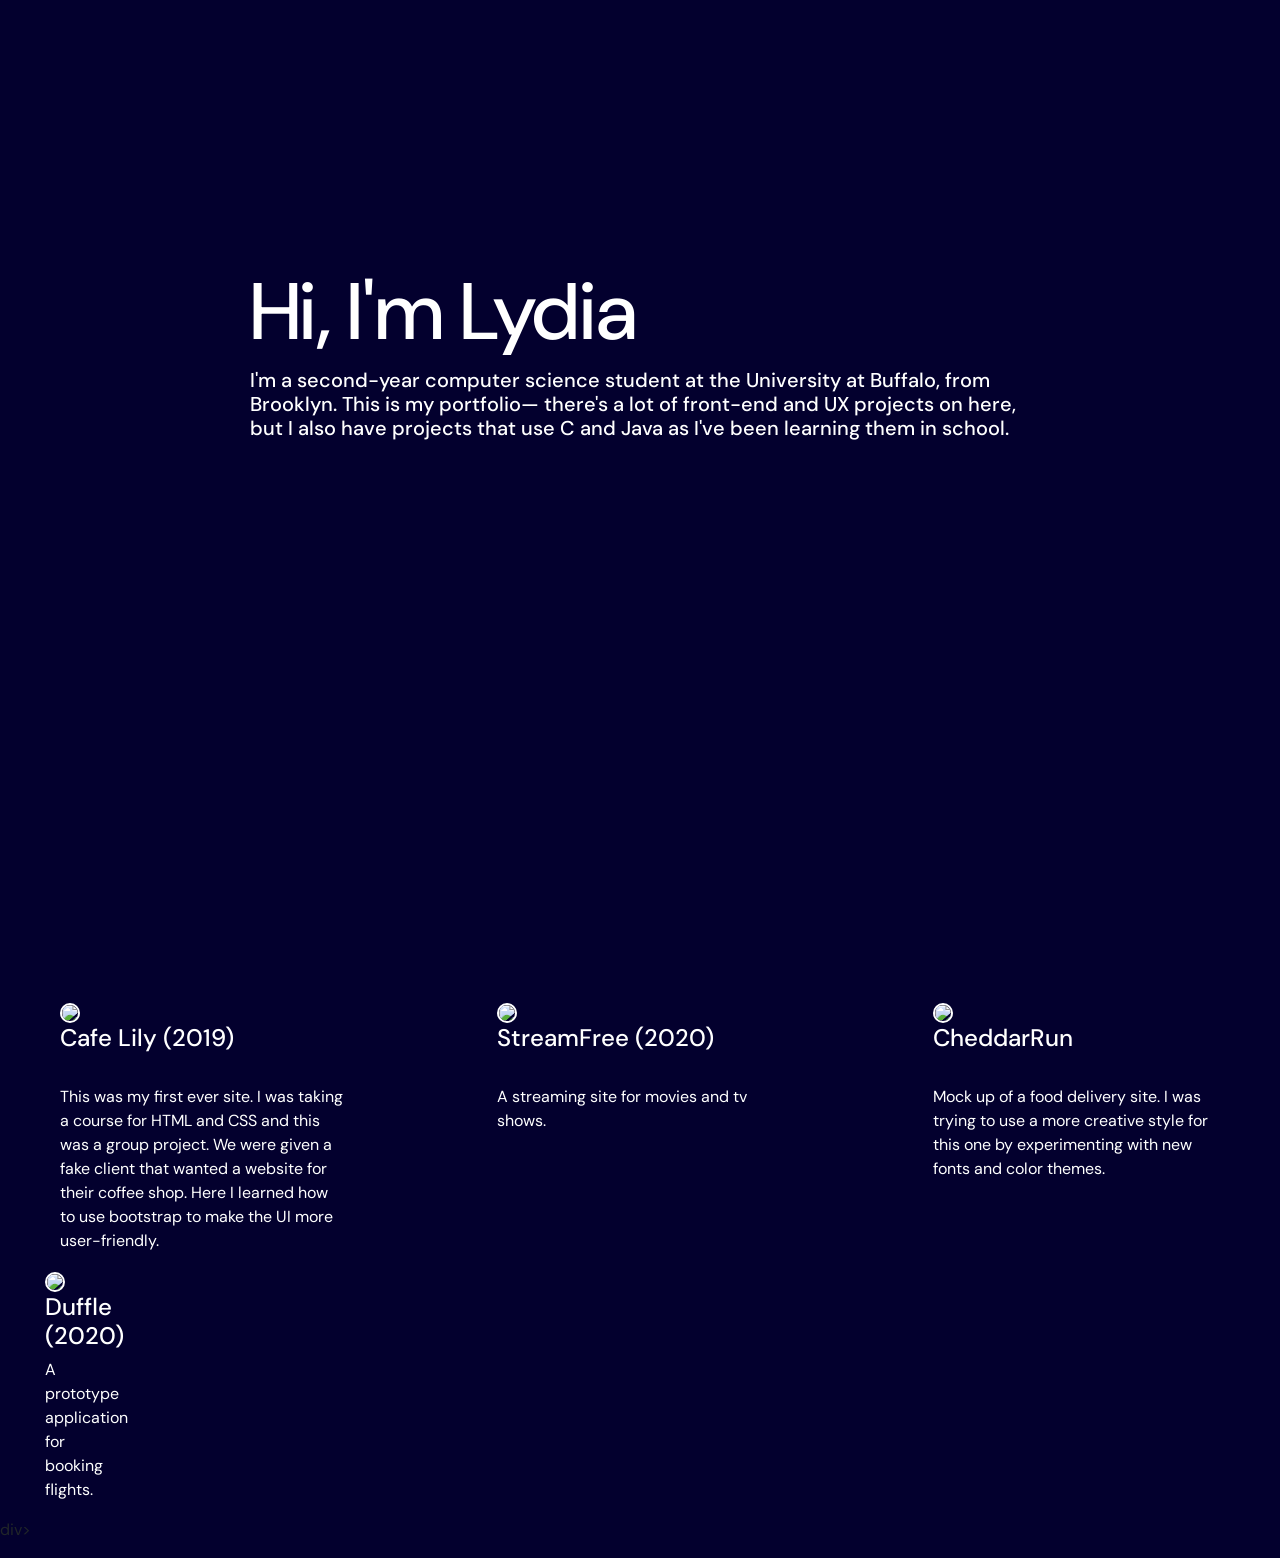
==== index.html @ 0cbfcbe1 "moving files out of src to get the site running" ====
<!DOCTYPE html>
<html lang="en">
<head>
    <meta charset="UTF-8">
    <title>Lydia's Portfolio</title>
    <link rel="stylesheet" href="https://cdn.jsdelivr.net/npm/bootstrap@4.1.3/dist/css/bootstrap.min.css" integrity="sha384-MCw98/SFnGE8fJT3GXwEOngsV7Zt27NXFoaoApmYm81iuXoPkFOJwJ8ERdknLPMO" crossorigin="anonymous">
    <link href="main.css" rel="stylesheet">
    <style>
        @import url('https://fonts.googleapis.com/css2?family=DM+Sans:opsz@9..40&display=swap');

        * {
            box-sizing: border-box;
        }
        @media only screen and (max-width:800px) {
            /* For tablets: */
            .main {
                width: 80%;
                padding: 0;
            }
            .right {
                width: 100%;
            }
        }
        @media only screen and (max-width:500px) {
            /* For mobile phones: */
            .sn, .main, .right {
                width: 100%;
            }
        }

        .h:hover{
            color:red;
        }


    </style>
    <script src="https://kit.fontawesome.com/b346deaf2a.js" crossorigin="anonymous"></script>
</head>
<body>


<div class="intro">
    <br>
    <br>
    <br>
    <br>
    <br>
    <br>
    <br>
    <br>
    <br>
    <br>
    <br>

    <H1>Hi, I'm Lydia</H1>


    <h5>I'm a second-year computer science student at the University at Buffalo, from Brooklyn. This is my portfolio— there's a lot of front-end and UX projects on here, but I also have projects that use C and Java as I've been learning them in school. <br><br> <a target="_blank" href ="https://www.linkedin.com/in/lydia-cenac-02b60b1b2/"><i  class="fa-brands fa-linkedin fa-lg"> </i></a>&nbsp;
        <i class="fa-brands fa-github fa-lg"></i></h5>

</div>



<div class = "projects">
    <div class= "row">
        <div class="col-4">
            <a href="https://cafe-lily-tech360.lydiacenac.repl.co/" target="_blank"><img src="assets/cafelily.gif"class="center"></a>

            <a href="https://cafe-lily-tech360.lydiacenac.repl.co/" target="_blank" class="h" > <h4>Cafe Lily (2019)</h4></a>
            <p>This was my first ever site. I was taking a course for HTML and CSS and this was a group project. We were given a fake client that wanted a website for their coffee shop. Here I learned how to use bootstrap to make the UI more user-friendly.</p>
        </div>
        <br>
        <div class="col-4">
            <a href="https://streamfree.lydiacenac.repl.co/" target="_blank"><img src="assets/streamfree.gif" class="center"></a>
            <a href="https://streamfree.lydiacenac.repl.co/"target="_blank"class="h"><h4>StreamFree (2020) </h4></a>
            <p>A streaming site for movies and tv shows.</p>
        </div>
        <div class="col-4">
            <a href="https://CheddarRun.lydiacenac.repl.co" target="_blank"><img src="assets/cheddarun.gif" class="center"></a>
            <a href = "https://CheddarRun.lydiacenac.repl.co" target="_blank"class="h"><h4>CheddarRun</h4></a>
            <p>Mock up of a food delivery site. I was trying to use a more creative style for this one by experimenting with new fonts and color themes. </p>
        </div>


        <div class= "row">
            <div class="col-4">
                <a href="https://www.figma.com/proto/9Jjgl6xFHgRSipIXpTZfrz/Duffle?node-id=3%3A11&starting-point-node-id=1%3A2" target="_blank"><img src="assets/duffle.gif" class="center"></a>
                <h4>Duffle (2020)</h4>
                <p>A prototype application for booking flights.</p>
            </div>
            <br>
            <div class="col-4">


            </div>
            <div class="col-4">

            </div>
        </div>
    </div>
</div>div>
<div class = "about">
    <p></p>
</div>

<script src="https://code.jquery.com/jquery-3.3.1.slim.min.js" integrity="sha384-q8i/X+965DzO0rT7abK41JStQIAqVgRVzpbzo5smXKp4YfRvH+8abtTE1Pi6jizo" crossorigin="anonymous"></script>
<script src="https://cdn.jsdelivr.net/npm/popper.js@1.14.3/dist/umd/popper.min.js" integrity="sha384-ZMP7rVo3mIykV+2+9J3UJ46jBk0WLaUAdn689aCwoqbBJiSnjAK/l8WvCWPIPm49" crossorigin="anonymous"></script>
<script src="https://cdn.jsdelivr.net/npm/bootstrap@4.1.3/dist/js/bootstrap.min.js" integrity="sha384-ChfqqxuZUCnJSK3+MXmPNIyE6ZbWh2IMqE241rYiqJxyMiZ6OW/JmZQ5stwEULTy" crossorigin="anonymous"></script>
</body>
</html>
---- main.css ----
body {
    background-color: #03002e !important;
    font-family: 'DM Sans', sans-serif;
    overflow-x: hidden;
    scroll-behavior: smooth;
}


.intro{
    height: 1000px;
}

.intro  i {
    color:#ffffff;

}

::-webkit-scrollbar {
    width: 10px;
}

/* Track */
::-webkit-scrollbar-track {
    background: #03002e;
}

/* Handle */
::-webkit-scrollbar-thumb {
    background: #FFFFFF;
    border-radius: 5px;
}

/* Handle on hover */
::-webkit-scrollbar-thumb:hover {
    background: #8b8b8b;
}


.intro h1{
    color: #ffffff;
    font-size: 80px;
    margin-left: 250px;
    margin-right: 250px;
}
.intro h5{
    color: #ffffff;
    margin-right: 250px;
    margin-left: 250px;
}

.projects a, p, h4{
    color:#ffffff;
    margin-right: 60px;
    margin-left: 60px;
}

.row img{
    border-radius:15px;
    border-style: solid;
    border-width: 2px;

    border-color:  white ;
}
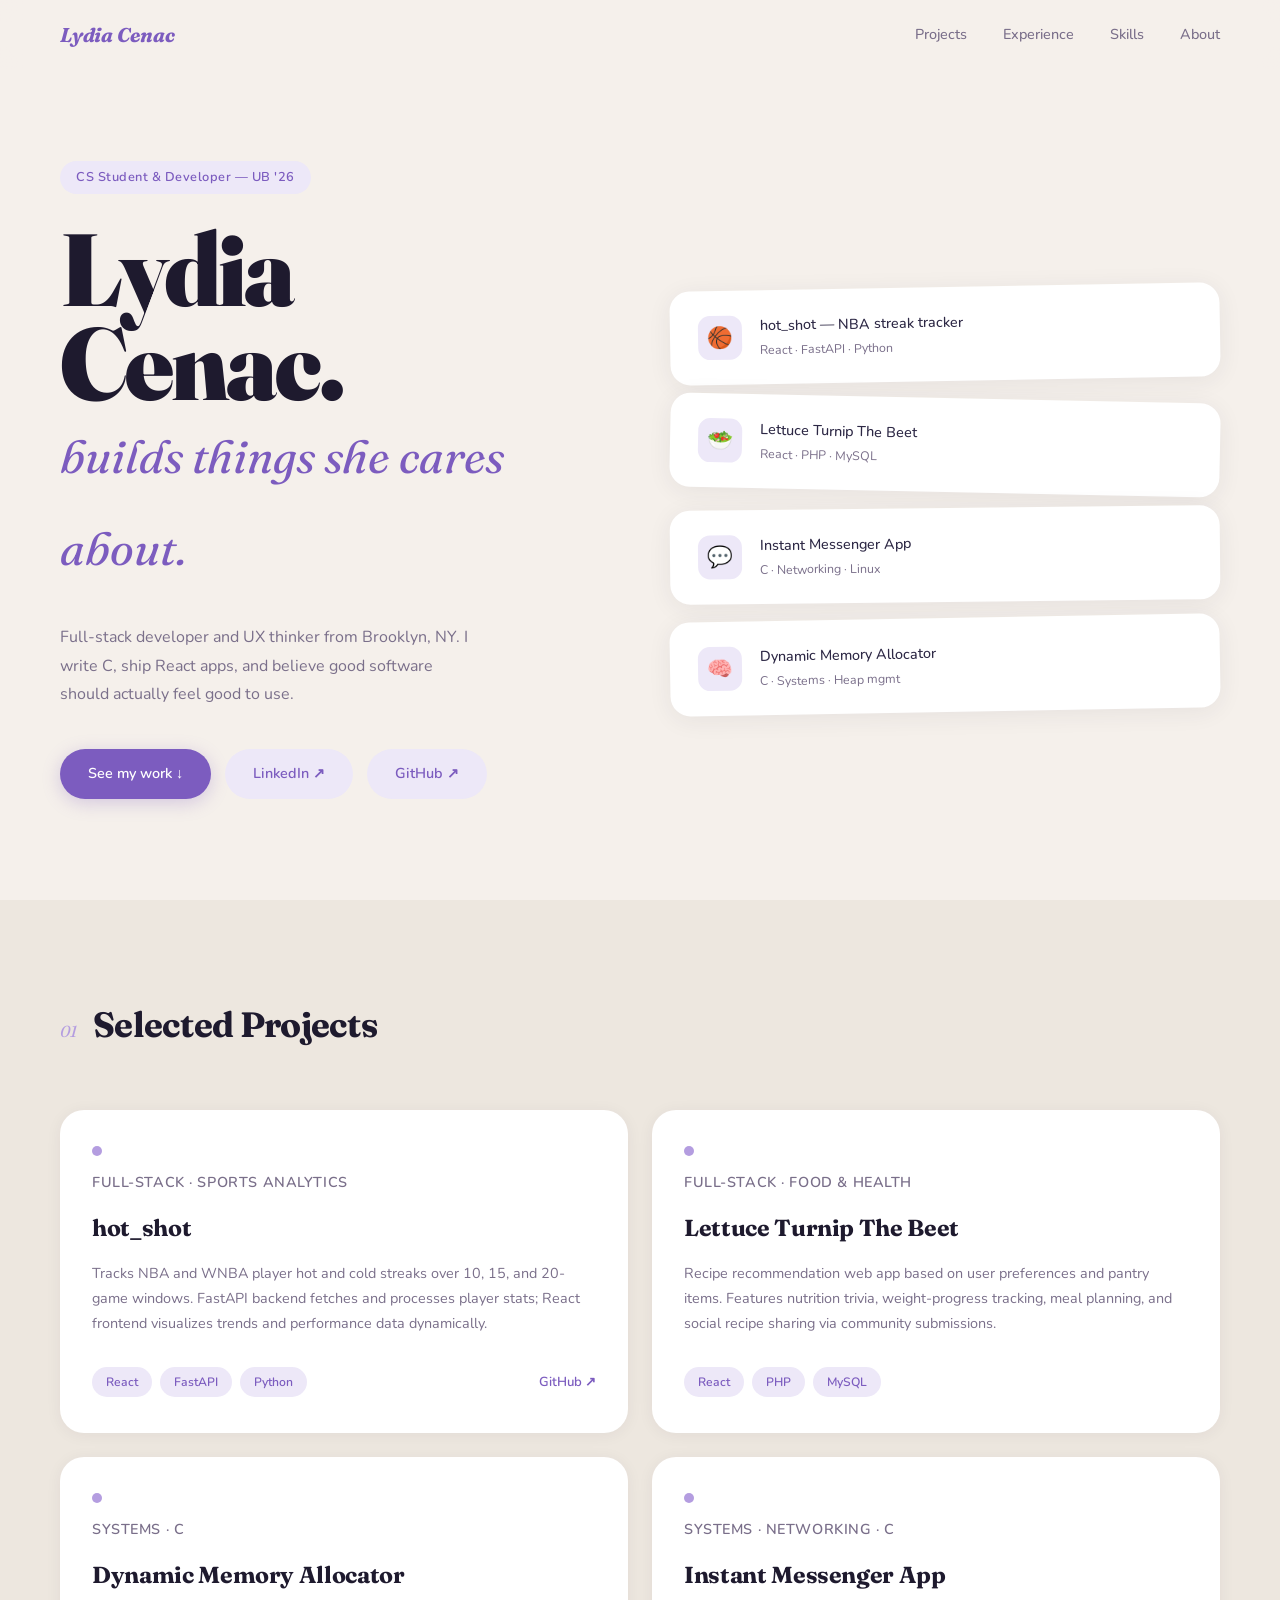
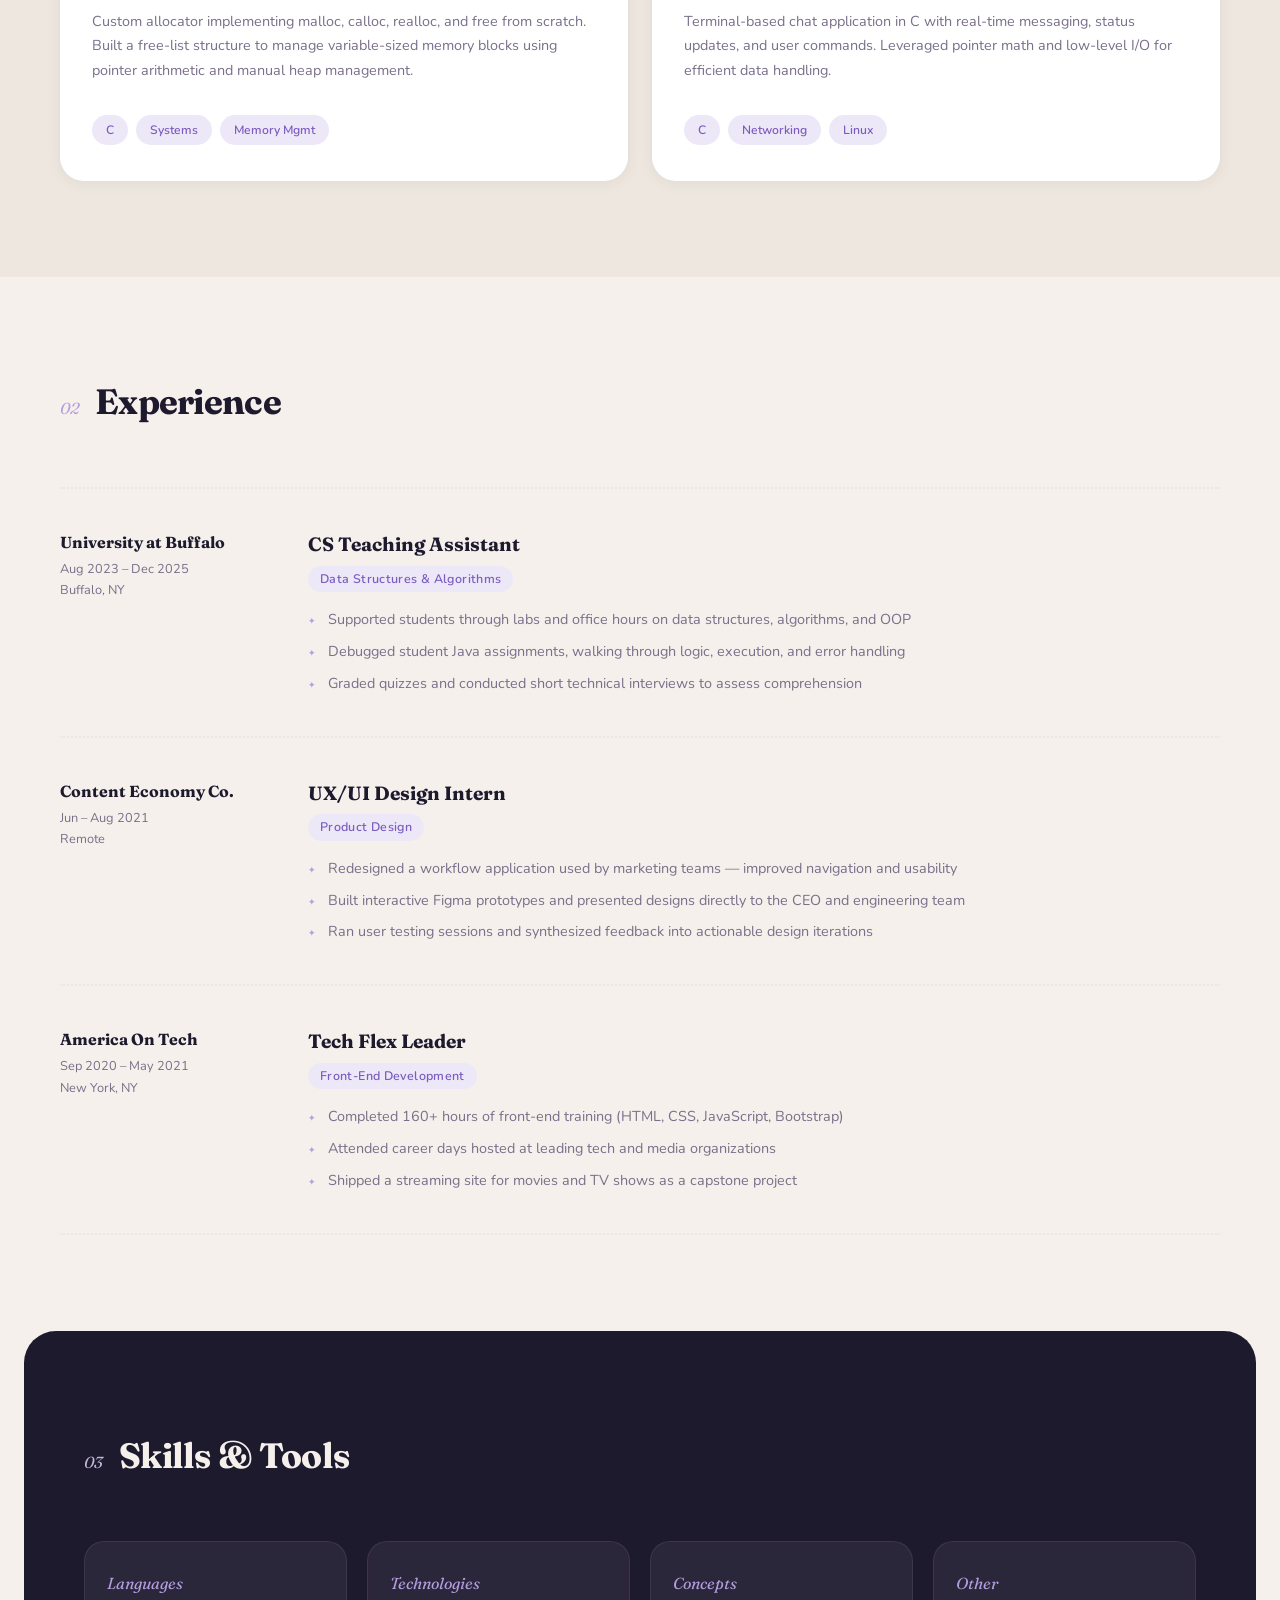
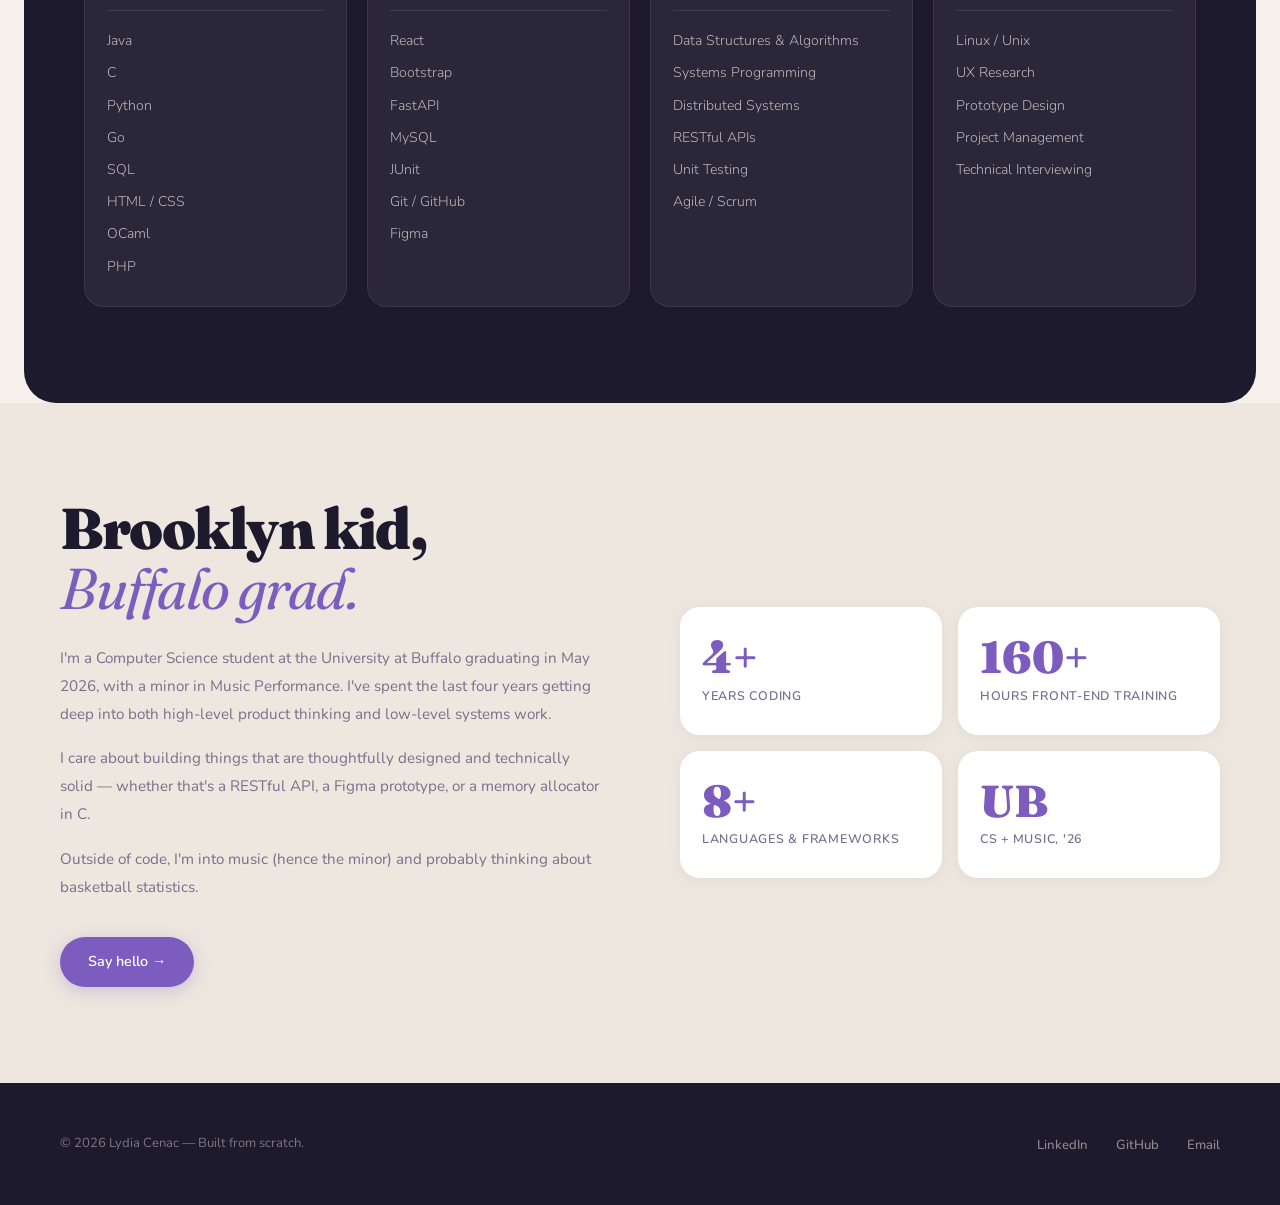
==== commit d7c43388: "Update index.html" ====
--- a/index.html
+++ b/index.html
@@ -1,111 +1,723 @@
 <!DOCTYPE html>
 <html lang="en">
 <head>
-    <meta charset="UTF-8">
-    <title>Lydia's Portfolio</title>
-    <link rel="stylesheet" href="https://cdn.jsdelivr.net/npm/bootstrap@4.1.3/dist/css/bootstrap.min.css" integrity="sha384-MCw98/SFnGE8fJT3GXwEOngsV7Zt27NXFoaoApmYm81iuXoPkFOJwJ8ERdknLPMO" crossorigin="anonymous">
-    <link href="main.css" rel="stylesheet">
-    <style>
-        @import url('https://fonts.googleapis.com/css2?family=DM+Sans:opsz@9..40&display=swap');
-
-        * {
-            box-sizing: border-box;
-        }
-        @media only screen and (max-width:800px) {
-            /* For tablets: */
-            .main {
-                width: 80%;
-                padding: 0;
-            }
-            .right {
-                width: 100%;
-            }
-        }
-        @media only screen and (max-width:500px) {
-            /* For mobile phones: */
-            .sn, .main, .right {
-                width: 100%;
-            }
-        }
-
-        .h:hover{
-            color:red;
-        }
-
-
-    </style>
-    <script src="https://kit.fontawesome.com/b346deaf2a.js" crossorigin="anonymous"></script>
+  <meta charset="UTF-8"/>
+  <meta name="viewport" content="width=device-width, initial-scale=1.0"/>
+  <title>Lydia Cenac</title>
+  <link rel="preconnect" href="https://fonts.googleapis.com">
+  <link href="https://fonts.googleapis.com/css2?family=Fraunces:ital,opsz,wght@0,9..144,400;0,9..144,700;0,9..144,900;1,9..144,300;1,9..144,400;1,9..144,700&family=Nunito:ital,wght@0,300;0,400;0,500;0,600;1,300;1,400&display=swap" rel="stylesheet">
+  <style>
+
+    :root {
+      --ink:      #1e1a2e;
+      --ink2:     #2d2845;
+      --paper:    #f5f0eb;
+      --paper2:   #ede7df;
+      --lav:      #7c5cbf;
+      --lav-lt:   #b49de0;
+      --lav-pale: #ede8f8;
+      --warm:     #c97b4b;
+      --text:     #2d2845;
+      --muted:    #7a6f8a;
+      --soft:     #c4b8d8;
+    }
+
+    * { box-sizing: border-box; margin: 0; padding: 0; }
+    html { scroll-behavior: smooth; }
+
+    body {
+      background: var(--paper);
+      color: var(--text);
+      font-family: 'Nunito', sans-serif;
+      font-weight: 400;
+      font-size: 16px;
+      line-height: 1.65;
+      overflow-x: hidden;
+    }
+
+    ::-webkit-scrollbar { width: 6px; }
+    ::-webkit-scrollbar-track { background: var(--paper2); }
+    ::-webkit-scrollbar-thumb { background: var(--lav-lt); border-radius: 20px; }
+
+    /* ── NAV ── */
+    nav {
+      position: fixed; top: 0; left: 0; right: 0; z-index: 100;
+      display: flex; justify-content: space-between; align-items: center;
+      padding: 18px 60px;
+      background: rgba(245,240,235,0.88);
+      backdrop-filter: blur(12px);
+    }
+    .logo {
+      font-family: 'Fraunces', serif;
+      font-style: italic;
+      font-weight: 700;
+      font-size: 1.25rem;
+      color: var(--lav);
+      text-decoration: none;
+      letter-spacing: -0.01em;
+    }
+    .nav-links { display: flex; gap: 36px; list-style: none; }
+    .nav-links a {
+      font-size: 0.9rem;
+      font-weight: 500;
+      color: var(--muted);
+      text-decoration: none;
+      transition: color 0.2s;
+      position: relative;
+    }
+    .nav-links a::after {
+      content: '';
+      position: absolute; bottom: -3px; left: 0; right: 0;
+      height: 2px; border-radius: 2px;
+      background: var(--lav);
+      transform: scaleX(0); transform-origin: left;
+      transition: transform 0.25s;
+    }
+    .nav-links a:hover { color: var(--lav); }
+    .nav-links a:hover::after { transform: scaleX(1); }
+
+    /* ── HERO ── */
+    .hero {
+      min-height: 100vh;
+      padding: 160px 60px 100px;
+      display: grid;
+      grid-template-columns: 1fr 1fr;
+      gap: 60px;
+      align-items: center;
+    }
+
+    .hero-left {}
+    .hero-tag {
+      display: inline-block;
+      background: var(--lav-pale);
+      color: var(--lav);
+      font-size: 0.8rem;
+      font-weight: 600;
+      padding: 6px 16px;
+      border-radius: 99px;
+      margin-bottom: 28px;
+      letter-spacing: 0.04em;
+    }
+
+    h1 {
+      font-family: 'Fraunces', serif;
+      font-weight: 900;
+      font-size: clamp(4rem, 8vw, 7.5rem);
+      line-height: 0.92;
+      letter-spacing: -0.03em;
+      color: var(--ink);
+      margin-bottom: 6px;
+    }
+    h1 .wave {
+      display: block;
+      font-style: italic;
+      font-weight: 400;
+      font-size: 0.45em;
+      color: var(--lav);
+      letter-spacing: 0em;
+      line-height: 2;
+    }
+    .hero-bio {
+      margin: 28px 0 40px;
+      max-width: 420px;
+      color: var(--muted);
+      font-size: 1rem;
+      line-height: 1.8;
+    }
+    .cta-row { display: flex; gap: 14px; flex-wrap: wrap; }
+
+    .btn {
+      font-family: 'Nunito', sans-serif;
+      font-weight: 600;
+      font-size: 0.9rem;
+      padding: 13px 28px;
+      border-radius: 99px;
+      text-decoration: none;
+      transition: all 0.22s;
+      display: inline-flex; align-items: center; gap: 8px;
+      border: none; cursor: pointer;
+    }
+    .btn-fill {
+      background: var(--lav);
+      color: #fff;
+      box-shadow: 0 4px 18px rgba(124,92,191,0.28);
+    }
+    .btn-fill:hover { background: #6a4aab; box-shadow: 0 6px 24px rgba(124,92,191,0.4); transform: translateY(-1px); }
+    .btn-soft {
+      background: var(--lav-pale);
+      color: var(--lav);
+    }
+    .btn-soft:hover { background: #ddd4f5; }
+
+    /* hero right — decorative card stack */
+    .hero-right {
+      display: flex;
+      flex-direction: column;
+      gap: 16px;
+      padding-top: 40px;
+    }
+    .hero-card {
+      background: #fff;
+      border-radius: 20px;
+      padding: 24px 28px;
+      box-shadow: 0 4px 24px rgba(44,40,69,0.07);
+      display: flex;
+      align-items: center;
+      gap: 18px;
+      font-size: 0.9rem;
+      color: var(--text);
+      font-weight: 500;
+      transform: rotate(-1deg);
+      transition: transform 0.3s;
+    }
+    .hero-card:nth-child(2) { transform: rotate(1.2deg); }
+    .hero-card:nth-child(3) { transform: rotate(-0.6deg); }
+    .hero-card:hover { transform: rotate(0) scale(1.02); }
+    .hc-icon {
+      width: 44px; height: 44px;
+      border-radius: 12px;
+      background: var(--lav-pale);
+      color: var(--lav);
+      display: flex; align-items: center; justify-content: center;
+      font-size: 1.3rem;
+      flex-shrink: 0;
+    }
+    .hc-label { font-size: 0.78rem; color: var(--muted); font-weight: 400; margin-top: 2px; }
+
+    /* ── SECTION COMMON ── */
+    section { padding: 96px 60px; }
+    #projects   { background: var(--paper2); }
+    #experience { background: var(--paper); }
+    #skills     { background: var(--ink); }
+    #about      { background: var(--paper2); }
+
+    .sec-head {
+      display: flex; align-items: baseline; gap: 16px;
+      margin-bottom: 56px;
+    }
+    .sec-title {
+      font-family: 'Fraunces', serif;
+      font-weight: 700;
+      font-size: 2.2rem;
+      letter-spacing: -0.02em;
+      color: var(--ink);
+    }
+    #skills .sec-title { color: var(--paper); }
+    .sec-num {
+      font-family: 'Fraunces', serif;
+      font-style: italic;
+      font-weight: 400;
+      font-size: 1rem;
+      color: var(--lav-lt);
+    }
+    #skills .sec-num { color: var(--soft); }
+
+    /* ── PROJECTS ── */
+    .proj-grid {
+      display: grid;
+      grid-template-columns: repeat(2, 1fr);
+      gap: 24px;
+    }
+    .proj-card {
+      background: #fff;
+      border-radius: 24px;
+      padding: 36px 32px;
+      display: flex; flex-direction: column; gap: 14px;
+      box-shadow: 0 2px 16px rgba(44,40,69,0.06);
+      transition: transform 0.25s, box-shadow 0.25s;
+    }
+    .proj-card:hover {
+      transform: translateY(-5px);
+      box-shadow: 0 10px 36px rgba(124,92,191,0.14);
+    }
+    .proj-dot {
+      width: 10px; height: 10px; border-radius: 50%;
+      background: var(--lav-lt);
+    }
+    .proj-card h3 {
+      font-family: 'Fraunces', serif;
+      font-weight: 700;
+      font-size: 1.45rem;
+      letter-spacing: -0.015em;
+      color: var(--ink);
+    }
+    .proj-type {
+      font-size: 0.78rem;
+      font-weight: 600;
+      color: var(--lav);
+      letter-spacing: 0.04em;
+      text-transform: uppercase;
+    }
+    .proj-card p {
+      color: var(--muted);
+      font-size: 0.9rem;
+      line-height: 1.72;
+      flex: 1;
+    }
+    .proj-footer {
+      display: flex; flex-wrap: wrap; gap: 8px; align-items: center;
+      padding-top: 18px;
+      margin-top: auto;
+    }
+    .chip {
+      font-size: 0.76rem;
+      font-weight: 600;
+      padding: 5px 14px;
+      border-radius: 99px;
+      background: var(--lav-pale);
+      color: var(--lav);
+    }
+    .proj-link {
+      margin-left: auto;
+      font-size: 0.82rem;
+      font-weight: 600;
+      color: var(--lav);
+      text-decoration: none;
+      display: flex; align-items: center; gap: 4px;
+      transition: gap 0.2s;
+    }
+    .proj-link:hover { gap: 8px; }
+
+    /* ── EXPERIENCE ── */
+    .exp-list { display: flex; flex-direction: column; gap: 0; }
+    .exp-card {
+      display: grid;
+      grid-template-columns: 200px 1fr;
+      gap: 48px;
+      padding: 40px 0;
+      border-bottom: 2px dotted var(--paper2);
+    }
+    .exp-card:first-child { border-top: 2px dotted var(--paper2); }
+    .exp-side {}
+    .exp-org {
+      font-family: 'Fraunces', serif;
+      font-weight: 700;
+      font-size: 1rem;
+      color: var(--ink);
+      margin-bottom: 4px;
+    }
+    .exp-when {
+      font-size: 0.8rem;
+      color: var(--muted);
+      font-weight: 400;
+    }
+    .exp-body h3 {
+      font-family: 'Fraunces', serif;
+      font-weight: 700;
+      font-size: 1.2rem;
+      color: var(--ink);
+      margin-bottom: 4px;
+    }
+    .exp-role {
+      display: inline-block;
+      font-size: 0.78rem;
+      font-weight: 600;
+      color: var(--lav);
+      background: var(--lav-pale);
+      padding: 3px 12px;
+      border-radius: 99px;
+      margin-bottom: 16px;
+      letter-spacing: 0.03em;
+    }
+    .bullets { list-style: none; display: flex; flex-direction: column; gap: 8px; }
+    .bullets li {
+      font-size: 0.9rem; color: var(--muted); padding-left: 20px; position: relative; line-height: 1.65;
+    }
+    .bullets li::before { content: '✦'; position: absolute; left: 0; color: var(--lav-lt); font-size: 0.55rem; top: 6px; }
+
+    /* ── SKILLS ── */
+    #skills {
+      border-radius: 32px;
+      margin: 0 24px;
+    }
+    #skills .sec-title { color: var(--paper); }
+    .skills-grid {
+      display: grid;
+      grid-template-columns: repeat(4, 1fr);
+      gap: 20px;
+    }
+    .sg {
+      background: rgba(255,255,255,0.06);
+      border-radius: 20px;
+      padding: 28px 22px;
+      backdrop-filter: blur(4px);
+      border: 1px solid rgba(255,255,255,0.08);
+    }
+    .sg h4 {
+      font-family: 'Fraunces', serif;
+      font-style: italic;
+      font-weight: 400;
+      font-size: 1rem;
+      color: var(--lav-lt);
+      margin-bottom: 18px;
+      padding-bottom: 14px;
+      border-bottom: 1px solid rgba(255,255,255,0.1);
+    }
+    .sg ul { list-style: none; display: flex; flex-direction: column; gap: 9px; }
+    .sg li { font-size: 0.88rem; color: rgba(237,231,223,0.75); font-weight: 300; }
+
+    /* ── ABOUT ── */
+    .about-grid {
+      display: grid;
+      grid-template-columns: 1fr 1fr;
+      gap: 80px;
+      align-items: center;
+    }
+    .about-text h2 {
+      font-family: 'Fraunces', serif;
+      font-weight: 900;
+      font-size: clamp(2.5rem, 4.5vw, 3.8rem);
+      line-height: 1.05;
+      letter-spacing: -0.025em;
+      color: var(--ink);
+      margin-bottom: 24px;
+    }
+    .about-text h2 em {
+      font-style: italic;
+      font-weight: 400;
+      color: var(--lav);
+    }
+    .about-text p {
+      color: var(--muted); font-size: 0.95rem;
+      line-height: 1.85; margin-bottom: 16px;
+    }
+
+    .stat-grid {
+      display: grid; grid-template-columns: 1fr 1fr; gap: 16px;
+    }
+    .stat {
+      background: #fff;
+      border-radius: 20px;
+      padding: 28px 22px;
+      box-shadow: 0 2px 16px rgba(44,40,69,0.06);
+      transition: transform 0.2s;
+    }
+    .stat:hover { transform: translateY(-3px); }
+    .stat-n {
+      font-family: 'Fraunces', serif;
+      font-weight: 900;
+      font-size: 2.8rem;
+      line-height: 1;
+      color: var(--lav);
+      margin-bottom: 6px;
+    }
+    .stat-l {
+      font-size: 0.78rem;
+      font-weight: 600;
+      color: var(--muted);
+      text-transform: uppercase;
+      letter-spacing: 0.06em;
+    }
+
+    /* ── FOOTER ── */
+    footer {
+      padding: 48px 60px;
+      display: flex; justify-content: space-between; align-items: center;
+      flex-wrap: wrap; gap: 20px;
+      background: var(--ink);
+    }
+    footer p { font-size: 0.82rem; color: rgba(237,231,223,0.45); }
+    .foot-links { display: flex; gap: 28px; list-style: none; }
+    .foot-links a {
+      font-size: 0.82rem; font-weight: 500;
+      color: rgba(237,231,223,0.55); text-decoration: none; transition: color 0.2s;
+    }
+    .foot-links a:hover { color: var(--lav-lt); }
+
+    /* ── FADE IN ── */
+    .fi { opacity: 0; transform: translateY(20px); transition: opacity 0.6s ease, transform 0.6s ease; }
+    .fi.on { opacity: 1; transform: translateY(0); }
+
+    /* ── MOBILE ── */
+    @media (max-width: 900px) {
+      nav { padding: 16px 24px; }
+      .nav-links { display: none; }
+      .hero { grid-template-columns: 1fr; padding: 130px 24px 80px; }
+      .hero-right { display: none; }
+      section { padding: 72px 24px; }
+      #skills { margin: 0 12px; }
+      .proj-grid { grid-template-columns: 1fr; }
+      .skills-grid { grid-template-columns: 1fr 1fr; }
+      .exp-card { grid-template-columns: 1fr; gap: 10px; }
+      .about-grid { grid-template-columns: 1fr; gap: 40px; }
+      footer { padding: 36px 24px; flex-direction: column; align-items: flex-start; }
+    }
+    @media (max-width: 500px) {
+      .skills-grid { grid-template-columns: 1fr; }
+    }
+  </style>
 </head>
 <body>
 
-
-<div class="intro">
-    <br>
-    <br>
-    <br>
-    <br>
-    <br>
-    <br>
-    <br>
-    <br>
-    <br>
-    <br>
-    <br>
-
-    <H1>Hi, I'm Lydia</H1>
-
-
-    <h5>I'm a second-year computer science student at the University at Buffalo, from Brooklyn. This is my portfolio— there's a lot of front-end and UX projects on here, but I also have projects that use C and Java as I've been learning them in school. <br><br> <a target="_blank" href ="https://www.linkedin.com/in/lydia-cenac-02b60b1b2/"><i  class="fa-brands fa-linkedin fa-lg"> </i></a>&nbsp;
-        <i class="fa-brands fa-github fa-lg"></i></h5>
-
-</div>
-
-
-
-<div class = "projects">
-    <div class= "row">
-        <div class="col-4">
-            <a href="https://cafe-lily-tech360.lydiacenac.repl.co/" target="_blank"><img src="assets/cafelily.gif"class="center"></a>
-
-            <a href="https://cafe-lily-tech360.lydiacenac.repl.co/" target="_blank" class="h" > <h4>Cafe Lily (2019)</h4></a>
-            <p>This was my first ever site. I was taking a course for HTML and CSS and this was a group project. We were given a fake client that wanted a website for their coffee shop. Here I learned how to use bootstrap to make the UI more user-friendly.</p>
-        </div>
-        <br>
-        <div class="col-4">
-            <a href="https://streamfree.lydiacenac.repl.co/" target="_blank"><img src="assets/streamfree.gif" class="center"></a>
-            <a href="https://streamfree.lydiacenac.repl.co/"target="_blank"class="h"><h4>StreamFree (2020) </h4></a>
-            <p>A streaming site for movies and tv shows.</p>
-        </div>
-        <div class="col-4">
-            <a href="https://CheddarRun.lydiacenac.repl.co" target="_blank"><img src="assets/cheddarun.gif" class="center"></a>
-            <a href = "https://CheddarRun.lydiacenac.repl.co" target="_blank"class="h"><h4>CheddarRun</h4></a>
-            <p>Mock up of a food delivery site. I was trying to use a more creative style for this one by experimenting with new fonts and color themes. </p>
-        </div>
-
-
-        <div class= "row">
-            <div class="col-4">
-                <a href="https://www.figma.com/proto/9Jjgl6xFHgRSipIXpTZfrz/Duffle?node-id=3%3A11&starting-point-node-id=1%3A2" target="_blank"><img src="assets/duffle.gif" class="center"></a>
-                <h4>Duffle (2020)</h4>
-                <p>A prototype application for booking flights.</p>
-            </div>
-            <br>
-            <div class="col-4">
-
-
-            </div>
-            <div class="col-4">
-
-            </div>
-        </div>
-    </div>
-</div>div>
-<div class = "about">
-    <p></p>
-</div>
-
-<script src="https://code.jquery.com/jquery-3.3.1.slim.min.js" integrity="sha384-q8i/X+965DzO0rT7abK41JStQIAqVgRVzpbzo5smXKp4YfRvH+8abtTE1Pi6jizo" crossorigin="anonymous"></script>
-<script src="https://cdn.jsdelivr.net/npm/popper.js@1.14.3/dist/umd/popper.min.js" integrity="sha384-ZMP7rVo3mIykV+2+9J3UJ46jBk0WLaUAdn689aCwoqbBJiSnjAK/l8WvCWPIPm49" crossorigin="anonymous"></script>
-<script src="https://cdn.jsdelivr.net/npm/bootstrap@4.1.3/dist/js/bootstrap.min.js" integrity="sha384-ChfqqxuZUCnJSK3+MXmPNIyE6ZbWh2IMqE241rYiqJxyMiZ6OW/JmZQ5stwEULTy" crossorigin="anonymous"></script>
+<!-- NAV -->
+<nav>
+  <a class="logo" href="#">Lydia Cenac</a>
+  <ul class="nav-links">
+    <li><a href="#projects">Projects</a></li>
+    <li><a href="#experience">Experience</a></li>
+    <li><a href="#skills">Skills</a></li>
+    <li><a href="#about">About</a></li>
+  </ul>
+</nav>
+
+<!-- HERO -->
+<section class="hero">
+  <div class="hero-left">
+    <span class="hero-tag">CS Student &amp; Developer — UB '26</span>
+    <h1>
+      Lydia<br>Cenac.
+      <span class="wave">builds things she cares about.</span>
+    </h1>
+    <p class="hero-bio">
+      Full-stack developer and UX thinker from Brooklyn, NY.
+      I write C, ship React apps, and believe good software should
+      actually feel good to use.
+    </p>
+    <div class="cta-row">
+      <a href="#projects" class="btn btn-fill">See my work ↓</a>
+      <a href="https://www.linkedin.com/in/lydia-cenac-02b60b1b2/" target="_blank" class="btn btn-soft">LinkedIn ↗</a>
+      <a href="https://github.com/lcenac" target="_blank" class="btn btn-soft">GitHub ↗</a>
+    </div>
+  </div>
+
+  <div class="hero-right">
+    <div class="hero-card">
+      <div class="hc-icon">🏀</div>
+      <div>
+        <div>hot_shot — NBA streak tracker</div>
+        <div class="hc-label">React · FastAPI · Python</div>
+      </div>
+    </div>
+    <div class="hero-card">
+      <div class="hc-icon">🥗</div>
+      <div>
+        <div>Lettuce Turnip The Beet</div>
+        <div class="hc-label">React · PHP · MySQL</div>
+      </div>
+    </div>
+    <div class="hero-card">
+      <div class="hc-icon">💬</div>
+      <div>
+        <div>Instant Messenger App</div>
+        <div class="hc-label">C · Networking · Linux</div>
+      </div>
+    </div>
+    <div class="hero-card">
+      <div class="hc-icon">🧠</div>
+      <div>
+        <div>Dynamic Memory Allocator</div>
+        <div class="hc-label">C · Systems · Heap mgmt</div>
+      </div>
+    </div>
+  </div>
+</section>
+
+<!-- PROJECTS -->
+<section id="projects">
+  <div class="sec-head">
+    <span class="sec-num">01</span>
+    <h2 class="sec-title">Selected Projects</h2>
+  </div>
+  <div class="proj-grid">
+
+    <div class="proj-card fi">
+      <div class="proj-dot"></div>
+      <p class="proj-type">Full-Stack · Sports Analytics</p>
+      <h3>hot_shot</h3>
+      <p>Tracks NBA and WNBA player hot and cold streaks over 10, 15, and 20-game windows. FastAPI backend fetches and processes player stats; React frontend visualizes trends and performance data dynamically.</p>
+      <div class="proj-footer">
+        <span class="chip">React</span>
+        <span class="chip">FastAPI</span>
+        <span class="chip">Python</span>
+        <a href="https://github.com/lcenac/hot_shot" target="_blank" class="proj-link">GitHub ↗</a>
+      </div>
+    </div>
+
+    <div class="proj-card fi">
+      <div class="proj-dot"></div>
+      <p class="proj-type">Full-Stack · Food &amp; Health</p>
+      <h3>Lettuce Turnip The Beet</h3>
+      <p>Recipe recommendation web app based on user preferences and pantry items. Features nutrition trivia, weight-progress tracking, meal planning, and social recipe sharing via community submissions.</p>
+      <div class="proj-footer">
+        <span class="chip">React</span>
+        <span class="chip">PHP</span>
+        <span class="chip">MySQL</span>
+      </div>
+    </div>
+
+    <div class="proj-card fi">
+      <div class="proj-dot"></div>
+      <p class="proj-type">Systems · C</p>
+      <h3>Dynamic Memory Allocator</h3>
+      <p>Custom allocator implementing malloc, calloc, realloc, and free from scratch. Built a free-list structure to manage variable-sized memory blocks using pointer arithmetic and manual heap management.</p>
+      <div class="proj-footer">
+        <span class="chip">C</span>
+        <span class="chip">Systems</span>
+        <span class="chip">Memory Mgmt</span>
+      </div>
+    </div>
+
+    <div class="proj-card fi">
+      <div class="proj-dot"></div>
+      <p class="proj-type">Systems · Networking · C</p>
+      <h3>Instant Messenger App</h3>
+      <p>Terminal-based chat application in C with real-time messaging, status updates, and user commands. Leveraged pointer math and low-level I/O for efficient data handling.</p>
+      <div class="proj-footer">
+        <span class="chip">C</span>
+        <span class="chip">Networking</span>
+        <span class="chip">Linux</span>
+      </div>
+    </div>
+
+  </div>
+</section>
+
+<!-- EXPERIENCE -->
+<section id="experience">
+  <div class="sec-head">
+    <span class="sec-num">02</span>
+    <h2 class="sec-title">Experience</h2>
+  </div>
+  <div class="exp-list">
+
+    <div class="exp-card fi">
+      <div class="exp-side">
+        <div class="exp-org">University at Buffalo</div>
+        <div class="exp-when">Aug 2023 – Dec 2025<br>Buffalo, NY</div>
+      </div>
+      <div class="exp-body">
+        <h3>CS Teaching Assistant</h3>
+        <span class="exp-role">Data Structures &amp; Algorithms</span>
+        <ul class="bullets">
+          <li>Supported students through labs and office hours on data structures, algorithms, and OOP</li>
+          <li>Debugged student Java assignments, walking through logic, execution, and error handling</li>
+          <li>Graded quizzes and conducted short technical interviews to assess comprehension</li>
+        </ul>
+      </div>
+    </div>
+
+    <div class="exp-card fi">
+      <div class="exp-side">
+        <div class="exp-org">Content Economy Co.</div>
+        <div class="exp-when">Jun – Aug 2021<br>Remote</div>
+      </div>
+      <div class="exp-body">
+        <h3>UX/UI Design Intern</h3>
+        <span class="exp-role">Product Design</span>
+        <ul class="bullets">
+          <li>Redesigned a workflow application used by marketing teams — improved navigation and usability</li>
+          <li>Built interactive Figma prototypes and presented designs directly to the CEO and engineering team</li>
+          <li>Ran user testing sessions and synthesized feedback into actionable design iterations</li>
+        </ul>
+      </div>
+    </div>
+
+    <div class="exp-card fi">
+      <div class="exp-side">
+        <div class="exp-org">America On Tech</div>
+        <div class="exp-when">Sep 2020 – May 2021<br>New York, NY</div>
+      </div>
+      <div class="exp-body">
+        <h3>Tech Flex Leader</h3>
+        <span class="exp-role">Front-End Development</span>
+        <ul class="bullets">
+          <li>Completed 160+ hours of front-end training (HTML, CSS, JavaScript, Bootstrap)</li>
+          <li>Attended career days hosted at leading tech and media organizations</li>
+          <li>Shipped a streaming site for movies and TV shows as a capstone project</li>
+        </ul>
+      </div>
+    </div>
+
+  </div>
+</section>
+
+<!-- SKILLS -->
+<section id="skills">
+  <div class="sec-head">
+    <span class="sec-num">03</span>
+    <h2 class="sec-title">Skills &amp; Tools</h2>
+  </div>
+  <div class="skills-grid">
+    <div class="sg fi">
+      <h4>Languages</h4>
+      <ul>
+        <li>Java</li><li>C</li><li>Python</li><li>Go</li>
+        <li>SQL</li><li>HTML / CSS</li><li>OCaml</li><li>PHP</li>
+      </ul>
+    </div>
+    <div class="sg fi">
+      <h4>Technologies</h4>
+      <ul>
+        <li>React</li><li>Bootstrap</li><li>FastAPI</li>
+        <li>MySQL</li><li>JUnit</li><li>Git / GitHub</li><li>Figma</li>
+      </ul>
+    </div>
+    <div class="sg fi">
+      <h4>Concepts</h4>
+      <ul>
+        <li>Data Structures &amp; Algorithms</li>
+        <li>Systems Programming</li>
+        <li>Distributed Systems</li>
+        <li>RESTful APIs</li>
+        <li>Unit Testing</li>
+        <li>Agile / Scrum</li>
+      </ul>
+    </div>
+    <div class="sg fi">
+      <h4>Other</h4>
+      <ul>
+        <li>Linux / Unix</li>
+        <li>UX Research</li>
+        <li>Prototype Design</li>
+        <li>Project Management</li>
+        <li>Technical Interviewing</li>
+      </ul>
+    </div>
+  </div>
+</section>
+
+<!-- ABOUT -->
+<section id="about">
+  <div class="about-grid">
+    <div class="about-text fi">
+      <h2>Brooklyn kid,<br><em>Buffalo grad.</em></h2>
+      <p>I'm a Computer Science student at the University at Buffalo graduating in May 2026, with a minor in Music Performance. I've spent the last four years getting deep into both high-level product thinking and low-level systems work.</p>
+      <p>I care about building things that are thoughtfully designed and technically solid — whether that's a RESTful API, a Figma prototype, or a memory allocator in C.</p>
+      <p>Outside of code, I'm into music (hence the minor) and probably thinking about basketball statistics.</p>
+      <a href="mailto:lydia.cenac@gmail.com" class="btn btn-fill" style="margin-top:20px;">Say hello →</a>
+    </div>
+    <div class="stat-grid fi">
+      <div class="stat"><div class="stat-n">4+</div><div class="stat-l">Years coding</div></div>
+      <div class="stat"><div class="stat-n">160+</div><div class="stat-l">Hours front-end training</div></div>
+      <div class="stat"><div class="stat-n">8+</div><div class="stat-l">Languages &amp; frameworks</div></div>
+      <div class="stat"><div class="stat-n">UB</div><div class="stat-l">CS + Music, '26</div></div>
+    </div>
+  </div>
+</section>
+
+<!-- FOOTER -->
+<footer>
+  <p>© 2026 Lydia Cenac — Built from scratch.</p>
+  <ul class="foot-links">
+    <li><a href="https://www.linkedin.com/in/lydia-cenac-02b60b1b2/" target="_blank">LinkedIn</a></li>
+    <li><a href="https://github.com/lcenac" target="_blank">GitHub</a></li>
+    <li><a href="mailto:lydia.cenac@gmail.com">Email</a></li>
+  </ul>
+</footer>
+
+<script>
+  const io = new IntersectionObserver(entries => {
+    entries.forEach(e => {
+      if (e.isIntersecting) {
+        setTimeout(() => e.target.classList.add('on'), parseInt(e.target.dataset.d) || 0);
+        io.unobserve(e.target);
+      }
+    });
+  }, { threshold: 0.1 });
+  document.querySelectorAll('.fi').forEach((el, i) => {
+    el.dataset.d = (i % 4) * 90;
+    io.observe(el);
+  });
+</script>
 </body>
-</html>+</html>
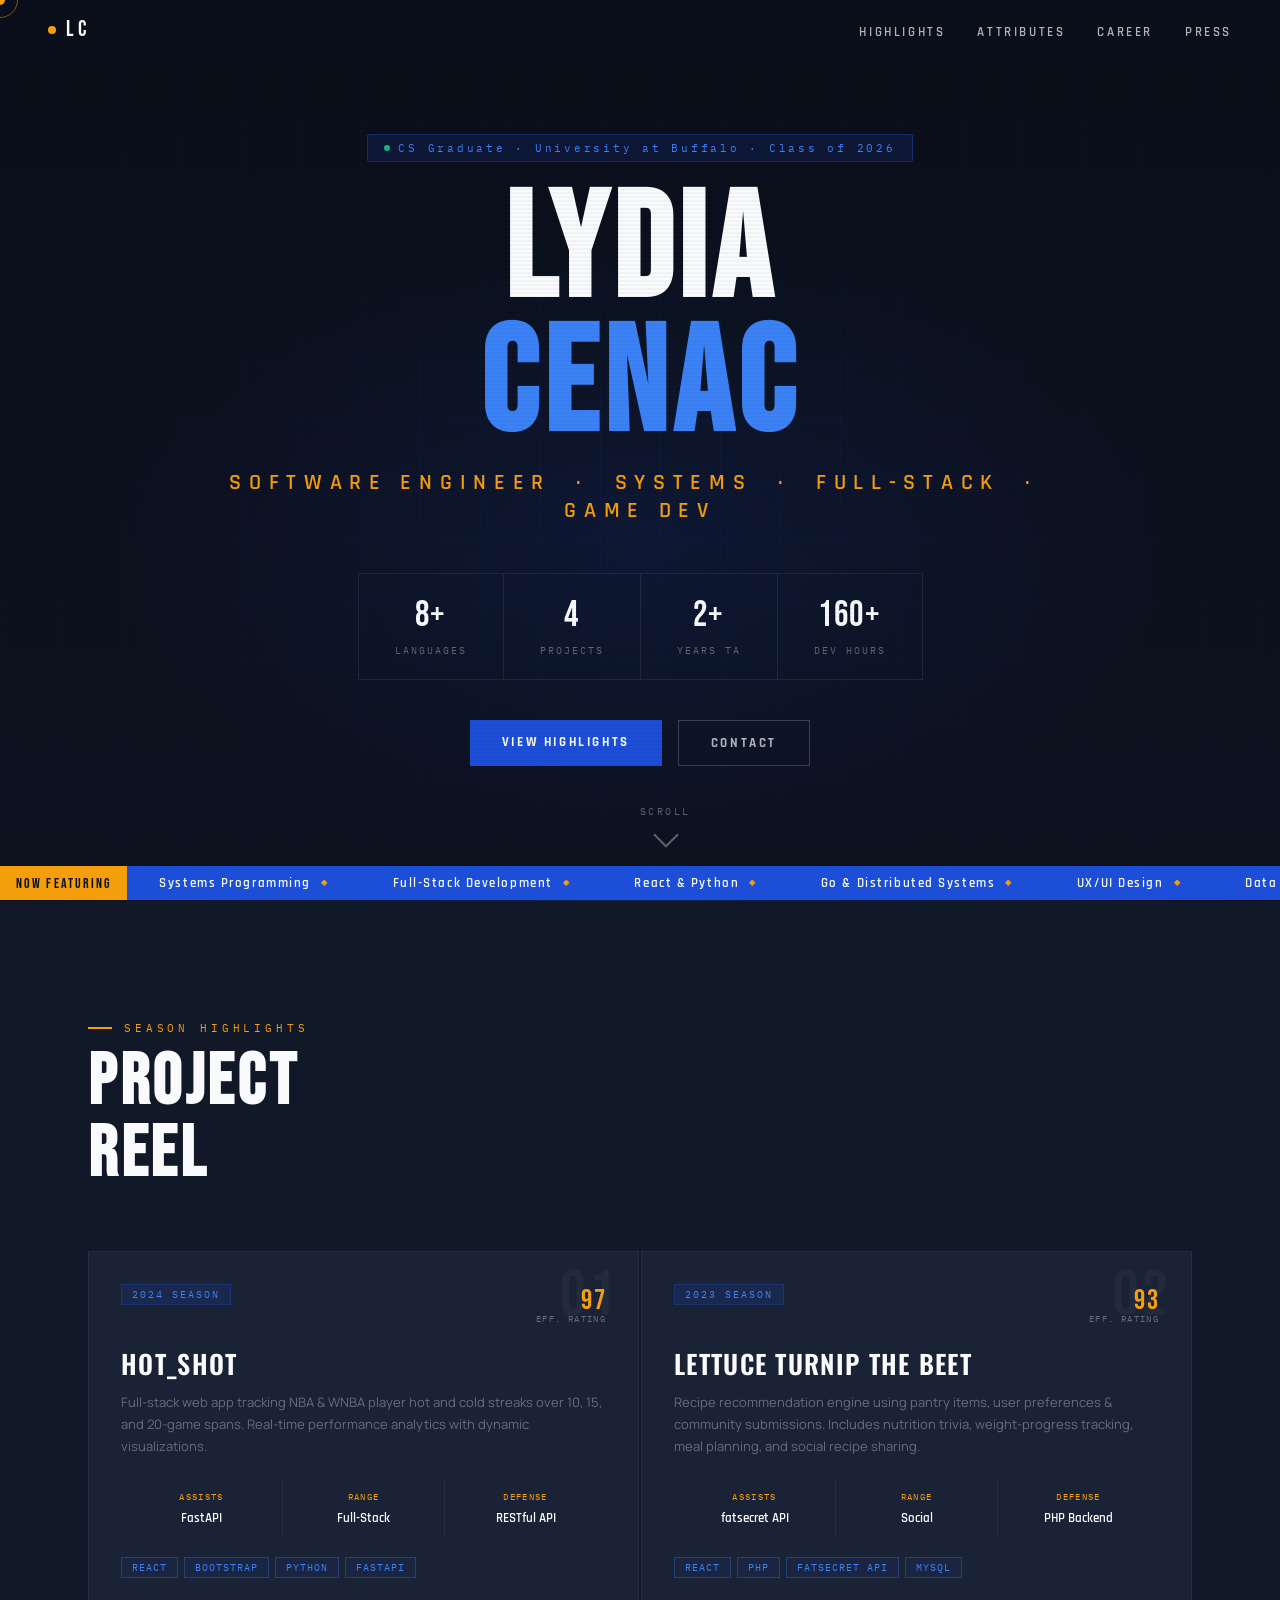
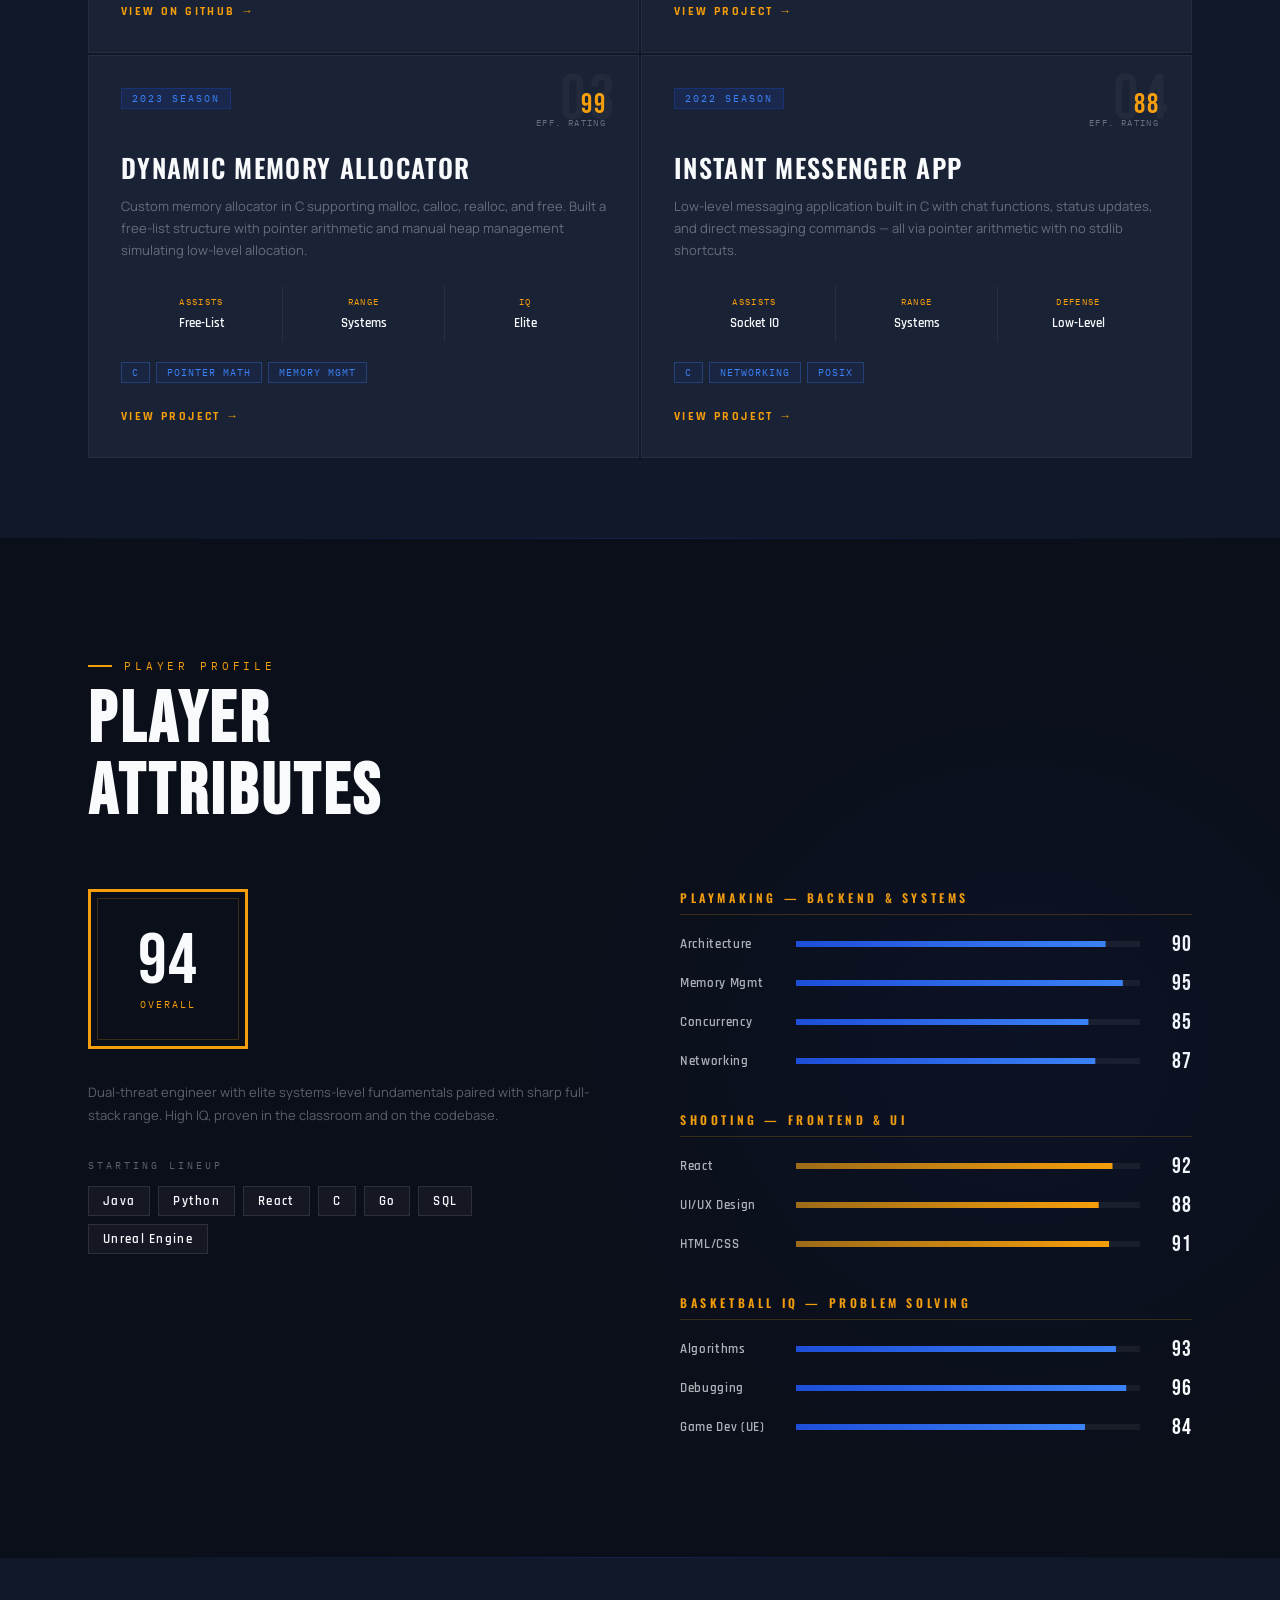
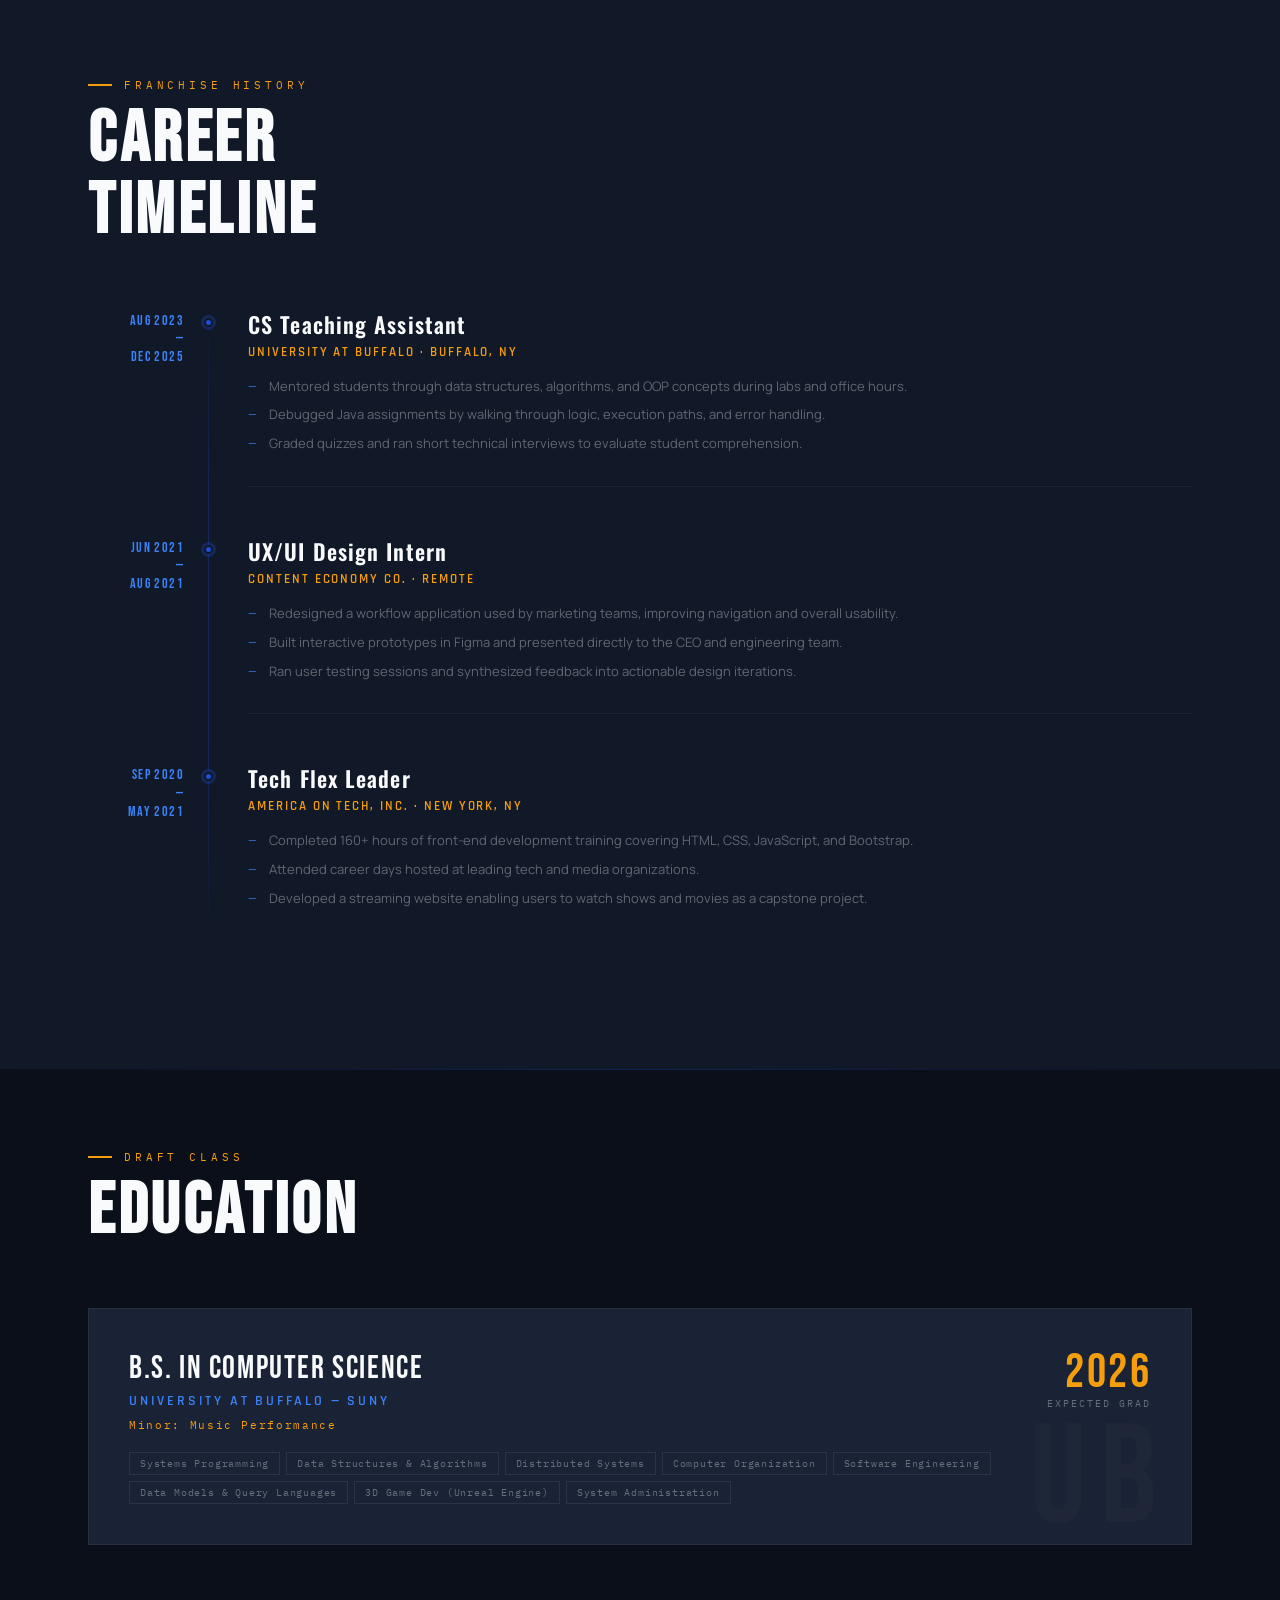
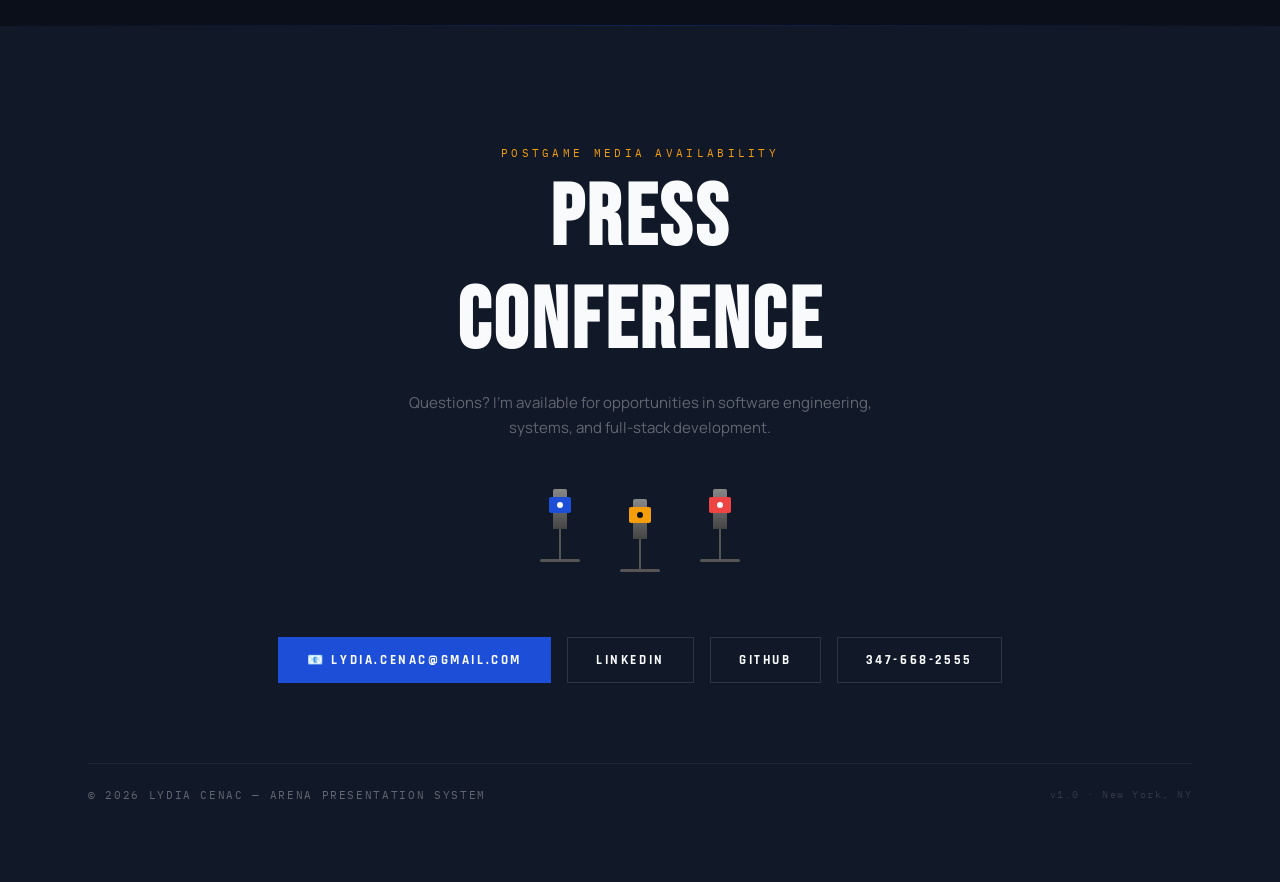
==== commit ef18d5dd: "Update index.html" ====
--- a/index.html
+++ b/index.html
@@ -1,722 +1,1654 @@
+
 <!DOCTYPE html>
 <html lang="en">
 <head>
-  <meta charset="UTF-8"/>
-  <meta name="viewport" content="width=device-width, initial-scale=1.0"/>
-  <title>Lydia Cenac</title>
-  <link rel="preconnect" href="https://fonts.googleapis.com">
-  <link href="https://fonts.googleapis.com/css2?family=Fraunces:ital,opsz,wght@0,9..144,400;0,9..144,700;0,9..144,900;1,9..144,300;1,9..144,400;1,9..144,700&family=Nunito:ital,wght@0,300;0,400;0,500;0,600;1,300;1,400&display=swap" rel="stylesheet">
-  <style>
-
-    :root {
-      --ink:      #1e1a2e;
-      --ink2:     #2d2845;
-      --paper:    #f5f0eb;
-      --paper2:   #ede7df;
-      --lav:      #7c5cbf;
-      --lav-lt:   #b49de0;
-      --lav-pale: #ede8f8;
-      --warm:     #c97b4b;
-      --text:     #2d2845;
-      --muted:    #7a6f8a;
-      --soft:     #c4b8d8;
-    }
-
-    * { box-sizing: border-box; margin: 0; padding: 0; }
-    html { scroll-behavior: smooth; }
-
-    body {
-      background: var(--paper);
-      color: var(--text);
-      font-family: 'Nunito', sans-serif;
-      font-weight: 400;
-      font-size: 16px;
-      line-height: 1.65;
-      overflow-x: hidden;
-    }
-
-    ::-webkit-scrollbar { width: 6px; }
-    ::-webkit-scrollbar-track { background: var(--paper2); }
-    ::-webkit-scrollbar-thumb { background: var(--lav-lt); border-radius: 20px; }
-
-    /* ── NAV ── */
-    nav {
-      position: fixed; top: 0; left: 0; right: 0; z-index: 100;
-      display: flex; justify-content: space-between; align-items: center;
-      padding: 18px 60px;
-      background: rgba(245,240,235,0.88);
-      backdrop-filter: blur(12px);
-    }
-    .logo {
-      font-family: 'Fraunces', serif;
-      font-style: italic;
-      font-weight: 700;
-      font-size: 1.25rem;
-      color: var(--lav);
-      text-decoration: none;
-      letter-spacing: -0.01em;
-    }
-    .nav-links { display: flex; gap: 36px; list-style: none; }
-    .nav-links a {
-      font-size: 0.9rem;
-      font-weight: 500;
-      color: var(--muted);
-      text-decoration: none;
-      transition: color 0.2s;
-      position: relative;
-    }
-    .nav-links a::after {
-      content: '';
-      position: absolute; bottom: -3px; left: 0; right: 0;
-      height: 2px; border-radius: 2px;
-      background: var(--lav);
-      transform: scaleX(0); transform-origin: left;
-      transition: transform 0.25s;
-    }
-    .nav-links a:hover { color: var(--lav); }
-    .nav-links a:hover::after { transform: scaleX(1); }
-
-    /* ── HERO ── */
-    .hero {
-      min-height: 100vh;
-      padding: 160px 60px 100px;
-      display: grid;
-      grid-template-columns: 1fr 1fr;
-      gap: 60px;
-      align-items: center;
-    }
-
-    .hero-left {}
-    .hero-tag {
-      display: inline-block;
-      background: var(--lav-pale);
-      color: var(--lav);
-      font-size: 0.8rem;
-      font-weight: 600;
-      padding: 6px 16px;
-      border-radius: 99px;
-      margin-bottom: 28px;
-      letter-spacing: 0.04em;
-    }
-
-    h1 {
-      font-family: 'Fraunces', serif;
-      font-weight: 900;
-      font-size: clamp(4rem, 8vw, 7.5rem);
-      line-height: 0.92;
-      letter-spacing: -0.03em;
-      color: var(--ink);
-      margin-bottom: 6px;
-    }
-    h1 .wave {
-      display: block;
-      font-style: italic;
-      font-weight: 400;
-      font-size: 0.45em;
-      color: var(--lav);
-      letter-spacing: 0em;
-      line-height: 2;
-    }
-    .hero-bio {
-      margin: 28px 0 40px;
-      max-width: 420px;
-      color: var(--muted);
-      font-size: 1rem;
-      line-height: 1.8;
-    }
-    .cta-row { display: flex; gap: 14px; flex-wrap: wrap; }
-
-    .btn {
-      font-family: 'Nunito', sans-serif;
-      font-weight: 600;
-      font-size: 0.9rem;
-      padding: 13px 28px;
-      border-radius: 99px;
-      text-decoration: none;
-      transition: all 0.22s;
-      display: inline-flex; align-items: center; gap: 8px;
-      border: none; cursor: pointer;
-    }
-    .btn-fill {
-      background: var(--lav);
-      color: #fff;
-      box-shadow: 0 4px 18px rgba(124,92,191,0.28);
-    }
-    .btn-fill:hover { background: #6a4aab; box-shadow: 0 6px 24px rgba(124,92,191,0.4); transform: translateY(-1px); }
-    .btn-soft {
-      background: var(--lav-pale);
-      color: var(--lav);
-    }
-    .btn-soft:hover { background: #ddd4f5; }
-
-    /* hero right — decorative card stack */
-    .hero-right {
-      display: flex;
-      flex-direction: column;
-      gap: 16px;
-      padding-top: 40px;
-    }
-    .hero-card {
-      background: #fff;
-      border-radius: 20px;
-      padding: 24px 28px;
-      box-shadow: 0 4px 24px rgba(44,40,69,0.07);
-      display: flex;
-      align-items: center;
-      gap: 18px;
-      font-size: 0.9rem;
-      color: var(--text);
-      font-weight: 500;
-      transform: rotate(-1deg);
-      transition: transform 0.3s;
-    }
-    .hero-card:nth-child(2) { transform: rotate(1.2deg); }
-    .hero-card:nth-child(3) { transform: rotate(-0.6deg); }
-    .hero-card:hover { transform: rotate(0) scale(1.02); }
-    .hc-icon {
-      width: 44px; height: 44px;
-      border-radius: 12px;
-      background: var(--lav-pale);
-      color: var(--lav);
-      display: flex; align-items: center; justify-content: center;
-      font-size: 1.3rem;
-      flex-shrink: 0;
-    }
-    .hc-label { font-size: 0.78rem; color: var(--muted); font-weight: 400; margin-top: 2px; }
-
-    /* ── SECTION COMMON ── */
-    section { padding: 96px 60px; }
-    #projects   { background: var(--paper2); }
-    #experience { background: var(--paper); }
-    #skills     { background: var(--ink); }
-    #about      { background: var(--paper2); }
-
-    .sec-head {
-      display: flex; align-items: baseline; gap: 16px;
-      margin-bottom: 56px;
-    }
-    .sec-title {
-      font-family: 'Fraunces', serif;
-      font-weight: 700;
-      font-size: 2.2rem;
-      letter-spacing: -0.02em;
-      color: var(--ink);
-    }
-    #skills .sec-title { color: var(--paper); }
-    .sec-num {
-      font-family: 'Fraunces', serif;
-      font-style: italic;
-      font-weight: 400;
-      font-size: 1rem;
-      color: var(--lav-lt);
-    }
-    #skills .sec-num { color: var(--soft); }
-
-    /* ── PROJECTS ── */
-    .proj-grid {
-      display: grid;
-      grid-template-columns: repeat(2, 1fr);
-      gap: 24px;
-    }
-    .proj-card {
-      background: #fff;
-      border-radius: 24px;
-      padding: 36px 32px;
-      display: flex; flex-direction: column; gap: 14px;
-      box-shadow: 0 2px 16px rgba(44,40,69,0.06);
-      transition: transform 0.25s, box-shadow 0.25s;
-    }
-    .proj-card:hover {
-      transform: translateY(-5px);
-      box-shadow: 0 10px 36px rgba(124,92,191,0.14);
-    }
-    .proj-dot {
-      width: 10px; height: 10px; border-radius: 50%;
-      background: var(--lav-lt);
-    }
-    .proj-card h3 {
-      font-family: 'Fraunces', serif;
-      font-weight: 700;
-      font-size: 1.45rem;
-      letter-spacing: -0.015em;
-      color: var(--ink);
-    }
-    .proj-type {
-      font-size: 0.78rem;
-      font-weight: 600;
-      color: var(--lav);
-      letter-spacing: 0.04em;
-      text-transform: uppercase;
-    }
-    .proj-card p {
-      color: var(--muted);
-      font-size: 0.9rem;
-      line-height: 1.72;
-      flex: 1;
-    }
-    .proj-footer {
-      display: flex; flex-wrap: wrap; gap: 8px; align-items: center;
-      padding-top: 18px;
-      margin-top: auto;
-    }
-    .chip {
-      font-size: 0.76rem;
-      font-weight: 600;
-      padding: 5px 14px;
-      border-radius: 99px;
-      background: var(--lav-pale);
-      color: var(--lav);
-    }
-    .proj-link {
-      margin-left: auto;
-      font-size: 0.82rem;
-      font-weight: 600;
-      color: var(--lav);
-      text-decoration: none;
-      display: flex; align-items: center; gap: 4px;
-      transition: gap 0.2s;
-    }
-    .proj-link:hover { gap: 8px; }
-
-    /* ── EXPERIENCE ── */
-    .exp-list { display: flex; flex-direction: column; gap: 0; }
-    .exp-card {
-      display: grid;
-      grid-template-columns: 200px 1fr;
-      gap: 48px;
-      padding: 40px 0;
-      border-bottom: 2px dotted var(--paper2);
-    }
-    .exp-card:first-child { border-top: 2px dotted var(--paper2); }
-    .exp-side {}
-    .exp-org {
-      font-family: 'Fraunces', serif;
-      font-weight: 700;
-      font-size: 1rem;
-      color: var(--ink);
-      margin-bottom: 4px;
-    }
-    .exp-when {
-      font-size: 0.8rem;
-      color: var(--muted);
-      font-weight: 400;
-    }
-    .exp-body h3 {
-      font-family: 'Fraunces', serif;
-      font-weight: 700;
-      font-size: 1.2rem;
-      color: var(--ink);
-      margin-bottom: 4px;
-    }
-    .exp-role {
-      display: inline-block;
-      font-size: 0.78rem;
-      font-weight: 600;
-      color: var(--lav);
-      background: var(--lav-pale);
-      padding: 3px 12px;
-      border-radius: 99px;
-      margin-bottom: 16px;
-      letter-spacing: 0.03em;
-    }
-    .bullets { list-style: none; display: flex; flex-direction: column; gap: 8px; }
-    .bullets li {
-      font-size: 0.9rem; color: var(--muted); padding-left: 20px; position: relative; line-height: 1.65;
-    }
-    .bullets li::before { content: '✦'; position: absolute; left: 0; color: var(--lav-lt); font-size: 0.55rem; top: 6px; }
-
-    /* ── SKILLS ── */
-    #skills {
-      border-radius: 32px;
-      margin: 0 24px;
-    }
-    #skills .sec-title { color: var(--paper); }
-    .skills-grid {
-      display: grid;
-      grid-template-columns: repeat(4, 1fr);
-      gap: 20px;
-    }
-    .sg {
-      background: rgba(255,255,255,0.06);
-      border-radius: 20px;
-      padding: 28px 22px;
-      backdrop-filter: blur(4px);
-      border: 1px solid rgba(255,255,255,0.08);
-    }
-    .sg h4 {
-      font-family: 'Fraunces', serif;
-      font-style: italic;
-      font-weight: 400;
-      font-size: 1rem;
-      color: var(--lav-lt);
-      margin-bottom: 18px;
-      padding-bottom: 14px;
-      border-bottom: 1px solid rgba(255,255,255,0.1);
-    }
-    .sg ul { list-style: none; display: flex; flex-direction: column; gap: 9px; }
-    .sg li { font-size: 0.88rem; color: rgba(237,231,223,0.75); font-weight: 300; }
-
-    /* ── ABOUT ── */
-    .about-grid {
-      display: grid;
-      grid-template-columns: 1fr 1fr;
-      gap: 80px;
-      align-items: center;
-    }
-    .about-text h2 {
-      font-family: 'Fraunces', serif;
-      font-weight: 900;
-      font-size: clamp(2.5rem, 4.5vw, 3.8rem);
-      line-height: 1.05;
-      letter-spacing: -0.025em;
-      color: var(--ink);
-      margin-bottom: 24px;
-    }
-    .about-text h2 em {
-      font-style: italic;
-      font-weight: 400;
-      color: var(--lav);
-    }
-    .about-text p {
-      color: var(--muted); font-size: 0.95rem;
-      line-height: 1.85; margin-bottom: 16px;
-    }
-
-    .stat-grid {
-      display: grid; grid-template-columns: 1fr 1fr; gap: 16px;
-    }
-    .stat {
-      background: #fff;
-      border-radius: 20px;
-      padding: 28px 22px;
-      box-shadow: 0 2px 16px rgba(44,40,69,0.06);
-      transition: transform 0.2s;
-    }
-    .stat:hover { transform: translateY(-3px); }
-    .stat-n {
-      font-family: 'Fraunces', serif;
-      font-weight: 900;
-      font-size: 2.8rem;
-      line-height: 1;
-      color: var(--lav);
-      margin-bottom: 6px;
-    }
-    .stat-l {
-      font-size: 0.78rem;
-      font-weight: 600;
-      color: var(--muted);
-      text-transform: uppercase;
-      letter-spacing: 0.06em;
-    }
-
-    /* ── FOOTER ── */
-    footer {
-      padding: 48px 60px;
-      display: flex; justify-content: space-between; align-items: center;
-      flex-wrap: wrap; gap: 20px;
-      background: var(--ink);
-    }
-    footer p { font-size: 0.82rem; color: rgba(237,231,223,0.45); }
-    .foot-links { display: flex; gap: 28px; list-style: none; }
-    .foot-links a {
-      font-size: 0.82rem; font-weight: 500;
-      color: rgba(237,231,223,0.55); text-decoration: none; transition: color 0.2s;
-    }
-    .foot-links a:hover { color: var(--lav-lt); }
-
-    /* ── FADE IN ── */
-    .fi { opacity: 0; transform: translateY(20px); transition: opacity 0.6s ease, transform 0.6s ease; }
-    .fi.on { opacity: 1; transform: translateY(0); }
-
-    /* ── MOBILE ── */
-    @media (max-width: 900px) {
-      nav { padding: 16px 24px; }
-      .nav-links { display: none; }
-      .hero { grid-template-columns: 1fr; padding: 130px 24px 80px; }
-      .hero-right { display: none; }
-      section { padding: 72px 24px; }
-      #skills { margin: 0 12px; }
-      .proj-grid { grid-template-columns: 1fr; }
-      .skills-grid { grid-template-columns: 1fr 1fr; }
-      .exp-card { grid-template-columns: 1fr; gap: 10px; }
-      .about-grid { grid-template-columns: 1fr; gap: 40px; }
-      footer { padding: 36px 24px; flex-direction: column; align-items: flex-start; }
-    }
-    @media (max-width: 500px) {
-      .skills-grid { grid-template-columns: 1fr; }
-    }
-  </style>
+<meta charset="UTF-8">
+<meta name="viewport" content="width=device-width, initial-scale=1.0">
+<title>LYDIA CENAC — ARENA PRESENTATION SYSTEM</title>
+<link href="https://fonts.googleapis.com/css2?family=Bebas+Neue&family=Rajdhani:wght@400;500;600;700&family=Oswald:wght@300;400;500;600;700&family=IBM+Plex+Mono:wght@400;500&family=Manrope:wght@400;500;600&display=swap" rel="stylesheet">
+<style>
+  :root {
+    --navy: #0B0F1A;
+    --navy-mid: #111827;
+    --navy-light: #1a2235;
+    --blue: #1D4ED8;
+    --blue-bright: #3B82F6;
+    --blue-glow: rgba(29,78,216,0.4);
+    --white: #F8FAFC;
+    --white-dim: rgba(248,250,252,0.7);
+    --white-muted: rgba(248,250,252,0.35);
+    --amber: #F59E0B;
+    --amber-dim: rgba(245,158,11,0.6);
+    --amber-glow: rgba(245,158,11,0.2);
+    --red: #EF4444;
+    --green: #10B981;
+  }
+
+  *, *::before, *::after { box-sizing: border-box; margin: 0; padding: 0; }
+
+  html { scroll-behavior: smooth; }
+
+  body {
+    background: var(--navy);
+    color: var(--white);
+    font-family: 'Manrope', sans-serif;
+    overflow-x: hidden;
+    cursor: none;
+  }
+
+  /* CUSTOM CURSOR */
+  .cursor {
+    position: fixed;
+    width: 10px; height: 10px;
+    background: var(--amber);
+    border-radius: 50%;
+    pointer-events: none;
+    z-index: 9999;
+    transform: translate(-50%,-50%);
+    transition: transform 0.1s, opacity 0.2s;
+  }
+  .cursor-ring {
+    position: fixed;
+    width: 36px; height: 36px;
+    border: 1.5px solid var(--amber);
+    border-radius: 50%;
+    pointer-events: none;
+    z-index: 9998;
+    transform: translate(-50%,-50%);
+    transition: transform 0.15s ease, width 0.3s, height 0.3s, opacity 0.2s;
+    opacity: 0.5;
+  }
+
+  /* INTRO SCREEN */
+  #intro {
+    position: fixed;
+    inset: 0;
+    background: #000;
+    z-index: 1000;
+    display: flex;
+    flex-direction: column;
+    align-items: center;
+    justify-content: center;
+    gap: 24px;
+    animation: introOut 0.8s ease 3.5s forwards;
+  }
+  @keyframes introOut {
+    to { opacity: 0; pointer-events: none; }
+  }
+  .intro-lights {
+    position: absolute;
+    inset: 0;
+    overflow: hidden;
+  }
+  .spotlight {
+    position: absolute;
+    width: 300px; height: 700px;
+    background: linear-gradient(to bottom, rgba(29,78,216,0.12), transparent);
+    border-radius: 50% 50% 0 0 / 30% 30% 0 0;
+    top: -100px;
+    transform-origin: top center;
+  }
+  .spotlight:nth-child(1) { left: 10%; animation: sweepLight1 3s ease-in-out infinite; }
+  .spotlight:nth-child(2) { left: 40%; animation: sweepLight2 3.5s ease-in-out infinite; }
+  .spotlight:nth-child(3) { left: 65%; animation: sweepLight1 2.8s ease-in-out infinite reverse; }
+  @keyframes sweepLight1 { 0%,100% { transform: rotate(-15deg); } 50% { transform: rotate(15deg); } }
+  @keyframes sweepLight2 { 0%,100% { transform: rotate(10deg); } 50% { transform: rotate(-10deg); } }
+
+  .intro-logo {
+    font-family: 'Bebas Neue', sans-serif;
+    font-size: clamp(48px, 10vw, 100px);
+    letter-spacing: 0.08em;
+    color: var(--white);
+    text-align: center;
+    opacity: 0;
+    animation: fadeUp 0.6s ease 0.5s forwards;
+    position: relative;
+    z-index: 2;
+  }
+  .intro-sub {
+    font-family: 'Rajdhani', sans-serif;
+    font-size: clamp(12px, 2vw, 16px);
+    letter-spacing: 0.3em;
+    color: var(--amber);
+    text-transform: uppercase;
+    opacity: 0;
+    animation: fadeUp 0.6s ease 0.9s forwards;
+    position: relative;
+    z-index: 2;
+  }
+  .intro-bar {
+    width: 0;
+    height: 3px;
+    background: linear-gradient(to right, var(--blue), var(--amber));
+    opacity: 0;
+    animation: barGrow 1.2s ease 1.2s forwards;
+    position: relative;
+    z-index: 2;
+  }
+  @keyframes barGrow { 0% { width: 0; opacity: 1; } 100% { width: 340px; opacity: 1; } }
+  @keyframes fadeUp { from { opacity: 0; transform: translateY(20px); } to { opacity: 1; transform: translateY(0); } }
+
+  .intro-poweron {
+    font-family: 'IBM Plex Mono', monospace;
+    font-size: 11px;
+    letter-spacing: 0.15em;
+    color: var(--blue-bright);
+    opacity: 0;
+    animation: fadeUp 0.5s ease 2s forwards;
+    position: relative;
+    z-index: 2;
+  }
+
+  /* TICKER */
+  .ticker-wrap {
+    position: fixed;
+    bottom: 0; left: 0; right: 0;
+    background: var(--blue);
+    height: 34px;
+    z-index: 100;
+    overflow: hidden;
+    display: flex;
+    align-items: center;
+  }
+  .ticker-label {
+    background: var(--amber);
+    color: var(--navy);
+    font-family: 'Bebas Neue', sans-serif;
+    font-size: 14px;
+    letter-spacing: 0.15em;
+    padding: 0 16px;
+    height: 100%;
+    display: flex;
+    align-items: center;
+    flex-shrink: 0;
+    z-index: 2;
+  }
+  .ticker-track {
+    display: flex;
+    animation: ticker 30s linear infinite;
+    white-space: nowrap;
+  }
+  .ticker-item {
+    font-family: 'Rajdhani', sans-serif;
+    font-size: 13px;
+    font-weight: 600;
+    letter-spacing: 0.12em;
+    color: var(--white);
+    padding: 0 32px;
+    display: flex;
+    align-items: center;
+    gap: 10px;
+  }
+  .ticker-item::after {
+    content: '◆';
+    font-size: 8px;
+    color: var(--amber);
+  }
+  @keyframes ticker { 0% { transform: translateX(0); } 100% { transform: translateX(-50%); } }
+
+  /* NAV */
+  nav {
+    position: fixed;
+    top: 0; left: 0; right: 0;
+    z-index: 200;
+    display: flex;
+    align-items: center;
+    justify-content: space-between;
+    padding: 16px 48px;
+    background: linear-gradient(to bottom, rgba(11,15,26,0.98), transparent);
+  }
+  .nav-logo {
+    font-family: 'Bebas Neue', sans-serif;
+    font-size: 22px;
+    letter-spacing: 0.2em;
+    color: var(--white);
+    text-decoration: none;
+    display: flex;
+    align-items: center;
+    gap: 10px;
+  }
+  .nav-logo-dot { width: 8px; height: 8px; background: var(--amber); border-radius: 50%; }
+  .nav-links {
+    display: flex;
+    gap: 32px;
+    list-style: none;
+  }
+  .nav-links a {
+    font-family: 'Rajdhani', sans-serif;
+    font-size: 13px;
+    font-weight: 600;
+    letter-spacing: 0.2em;
+    color: var(--white-dim);
+    text-decoration: none;
+    text-transform: uppercase;
+    transition: color 0.2s;
+    position: relative;
+  }
+  .nav-links a::after {
+    content: '';
+    position: absolute;
+    bottom: -4px; left: 0; right: 0;
+    height: 2px;
+    background: var(--amber);
+    transform: scaleX(0);
+    transition: transform 0.2s;
+  }
+  .nav-links a:hover { color: var(--white); }
+  .nav-links a:hover::after { transform: scaleX(1); }
+
+  /* SECTION SHARED */
+  section { padding: 120px 0 80px; position: relative; }
+
+  .container { max-width: 1200px; margin: 0 auto; padding: 0 48px; }
+
+  .section-label {
+    font-family: 'IBM Plex Mono', monospace;
+    font-size: 11px;
+    letter-spacing: 0.35em;
+    color: var(--amber);
+    text-transform: uppercase;
+    margin-bottom: 12px;
+    display: flex;
+    align-items: center;
+    gap: 12px;
+  }
+  .section-label::before {
+    content: '';
+    display: block;
+    width: 24px; height: 2px;
+    background: var(--amber);
+  }
+  .section-title {
+    font-family: 'Bebas Neue', sans-serif;
+    font-size: clamp(40px, 6vw, 72px);
+    letter-spacing: 0.05em;
+    line-height: 1;
+    color: var(--white);
+    margin-bottom: 60px;
+  }
+
+  /* ===== HERO ===== */
+  #hero {
+    min-height: 100vh;
+    display: flex;
+    flex-direction: column;
+    align-items: center;
+    justify-content: center;
+    position: relative;
+    overflow: hidden;
+    padding: 0;
+  }
+  .hero-bg {
+    position: absolute;
+    inset: 0;
+    background:
+      radial-gradient(ellipse 60% 50% at 50% 60%, rgba(29,78,216,0.12) 0%, transparent 70%),
+      linear-gradient(180deg, #0B0F1A 0%, #0d1220 100%);
+  }
+  .hero-grid {
+    position: absolute;
+    inset: 0;
+    background-image:
+      linear-gradient(rgba(29,78,216,0.07) 1px, transparent 1px),
+      linear-gradient(90deg, rgba(29,78,216,0.07) 1px, transparent 1px);
+    background-size: 60px 60px;
+    mask-image: radial-gradient(ellipse 80% 60% at 50% 50%, black, transparent);
+  }
+  /* Jumbotron */
+  .jumbotron {
+    position: relative;
+    z-index: 2;
+    text-align: center;
+    max-width: 900px;
+    padding: 0 24px;
+  }
+  .jumbotron-badge {
+    display: inline-flex;
+    align-items: center;
+    gap: 8px;
+    background: rgba(29,78,216,0.15);
+    border: 1px solid rgba(29,78,216,0.4);
+    border-radius: 2px;
+    padding: 6px 16px;
+    font-family: 'IBM Plex Mono', monospace;
+    font-size: 11px;
+    letter-spacing: 0.25em;
+    color: var(--blue-bright);
+    margin-bottom: 24px;
+    opacity: 0;
+    animation: fadeUp 0.6s ease 4.1s forwards;
+  }
+  .jumbotron-badge-dot {
+    width: 6px; height: 6px;
+    background: var(--green);
+    border-radius: 50%;
+    animation: pulse 2s ease infinite;
+  }
+  @keyframes pulse { 0%,100% { opacity: 1; transform: scale(1); } 50% { opacity: 0.5; transform: scale(0.8); } }
+
+  .hero-name {
+    font-family: 'Bebas Neue', sans-serif;
+    font-size: clamp(64px, 14vw, 148px);
+    letter-spacing: 0.04em;
+    line-height: 0.9;
+    color: var(--white);
+    opacity: 0;
+    animation: fadeUp 0.7s ease 4.3s forwards;
+  }
+  .hero-name-accent { color: var(--blue-bright); }
+
+  .hero-position {
+    margin-top: 16px;
+    font-family: 'Rajdhani', sans-serif;
+    font-size: clamp(16px, 2.5vw, 22px);
+    font-weight: 600;
+    letter-spacing: 0.35em;
+    color: var(--amber);
+    text-transform: uppercase;
+    opacity: 0;
+    animation: fadeUp 0.6s ease 4.6s forwards;
+  }
+
+  .hero-stats-row {
+    margin-top: 48px;
+    display: flex;
+    justify-content: center;
+    gap: 0;
+    opacity: 0;
+    animation: fadeUp 0.6s ease 4.9s forwards;
+  }
+  .hero-stat {
+    padding: 20px 36px;
+    border: 1px solid rgba(255,255,255,0.08);
+    border-right: none;
+    text-align: center;
+    position: relative;
+  }
+  .hero-stat:last-child { border-right: 1px solid rgba(255,255,255,0.08); }
+  .hero-stat-num {
+    font-family: 'Bebas Neue', sans-serif;
+    font-size: 36px;
+    letter-spacing: 0.05em;
+    color: var(--white);
+    display: block;
+  }
+  .hero-stat-label {
+    font-family: 'IBM Plex Mono', monospace;
+    font-size: 10px;
+    letter-spacing: 0.2em;
+    color: var(--white-muted);
+    text-transform: uppercase;
+  }
+
+  .hero-cta-row {
+    margin-top: 40px;
+    display: flex;
+    gap: 16px;
+    justify-content: center;
+    opacity: 0;
+    animation: fadeUp 0.6s ease 5.1s forwards;
+  }
+  .btn-primary {
+    background: var(--blue);
+    color: var(--white);
+    font-family: 'Rajdhani', sans-serif;
+    font-size: 13px;
+    font-weight: 700;
+    letter-spacing: 0.2em;
+    text-transform: uppercase;
+    padding: 14px 32px;
+    border: none;
+    text-decoration: none;
+    cursor: none;
+    transition: background 0.2s, box-shadow 0.2s;
+    display: inline-block;
+  }
+  .btn-primary:hover { background: var(--blue-bright); box-shadow: 0 0 30px var(--blue-glow); }
+  .btn-secondary {
+    background: transparent;
+    color: var(--white-dim);
+    font-family: 'Rajdhani', sans-serif;
+    font-size: 13px;
+    font-weight: 700;
+    letter-spacing: 0.2em;
+    text-transform: uppercase;
+    padding: 14px 32px;
+    border: 1px solid rgba(255,255,255,0.2);
+    text-decoration: none;
+    cursor: none;
+    transition: border-color 0.2s, color 0.2s;
+    display: inline-block;
+  }
+  .btn-secondary:hover { border-color: var(--amber); color: var(--amber); }
+
+  /* Scroll indicator */
+  .scroll-indicator {
+    position: absolute;
+    bottom: 56px;
+    left: 50%;
+    transform: translateX(-50%);
+    display: flex;
+    flex-direction: column;
+    align-items: center;
+    gap: 8px;
+    opacity: 0;
+    animation: fadeUp 0.6s ease 5.4s forwards;
+  }
+  .scroll-indicator span {
+    font-family: 'IBM Plex Mono', monospace;
+    font-size: 10px;
+    letter-spacing: 0.25em;
+    color: var(--white-muted);
+    text-transform: uppercase;
+  }
+  .scroll-arrow {
+    width: 18px; height: 18px;
+    border-right: 2px solid var(--white-muted);
+    border-bottom: 2px solid var(--white-muted);
+    transform: rotate(45deg);
+    animation: scrollBounce 1.5s ease infinite;
+  }
+  @keyframes scrollBounce { 0%,100% { transform: rotate(45deg) translateY(0); } 50% { transform: rotate(45deg) translateY(5px); } }
+
+  /* ===== HIGHLIGHTS (PROJECTS) ===== */
+  #highlights { background: var(--navy-mid); }
+
+  .highlights-grid {
+    display: grid;
+    grid-template-columns: repeat(2, 1fr);
+    gap: 2px;
+  }
+
+  .project-card {
+    background: var(--navy-light);
+    padding: 32px;
+    position: relative;
+    overflow: hidden;
+    transition: transform 0.3s, box-shadow 0.3s;
+    cursor: none;
+    border: 1px solid rgba(255,255,255,0.05);
+  }
+  .project-card:hover {
+    transform: translateY(-4px);
+    box-shadow: 0 20px 60px rgba(0,0,0,0.5), 0 0 0 1px var(--blue);
+    z-index: 2;
+  }
+  .project-card::before {
+    content: '';
+    position: absolute;
+    top: 0; left: 0; right: 0;
+    height: 3px;
+    background: linear-gradient(to right, var(--blue), transparent);
+    opacity: 0;
+    transition: opacity 0.3s;
+  }
+  .project-card:hover::before { opacity: 1; }
+
+  .card-header {
+    display: flex;
+    justify-content: space-between;
+    align-items: flex-start;
+    margin-bottom: 20px;
+  }
+  .card-number {
+    font-family: 'Bebas Neue', sans-serif;
+    font-size: 64px;
+    line-height: 1;
+    color: rgba(255,255,255,0.04);
+    position: absolute;
+    top: 12px; right: 20px;
+    letter-spacing: 0.05em;
+  }
+  .card-season {
+    font-family: 'IBM Plex Mono', monospace;
+    font-size: 10px;
+    letter-spacing: 0.2em;
+    color: var(--blue-bright);
+    text-transform: uppercase;
+    background: rgba(29,78,216,0.15);
+    border: 1px solid rgba(29,78,216,0.3);
+    padding: 3px 10px;
+    display: inline-block;
+  }
+  .card-rating {
+    font-family: 'Bebas Neue', sans-serif;
+    font-size: 28px;
+    color: var(--amber);
+    letter-spacing: 0.05em;
+  }
+  .card-rating-label {
+    font-family: 'IBM Plex Mono', monospace;
+    font-size: 9px;
+    letter-spacing: 0.15em;
+    color: var(--white-muted);
+    display: block;
+    text-align: right;
+    margin-top: -4px;
+  }
+  .card-title {
+    font-family: 'Oswald', sans-serif;
+    font-size: 26px;
+    font-weight: 600;
+    letter-spacing: 0.05em;
+    color: var(--white);
+    margin-bottom: 8px;
+  }
+  .card-desc {
+    font-family: 'Manrope', sans-serif;
+    font-size: 13px;
+    line-height: 1.7;
+    color: var(--white-muted);
+    margin-bottom: 24px;
+  }
+  .card-stats {
+    display: grid;
+    grid-template-columns: repeat(3, 1fr);
+    gap: 1px;
+    background: rgba(255,255,255,0.06);
+    margin-bottom: 20px;
+  }
+  .card-stat-item {
+    background: var(--navy-light);
+    padding: 10px 12px;
+    text-align: center;
+  }
+  .card-stat-key {
+    font-family: 'IBM Plex Mono', monospace;
+    font-size: 9px;
+    letter-spacing: 0.15em;
+    color: var(--amber);
+    text-transform: uppercase;
+    display: block;
+    margin-bottom: 3px;
+  }
+  .card-stat-val {
+    font-family: 'Rajdhani', sans-serif;
+    font-size: 13px;
+    font-weight: 600;
+    color: var(--white);
+  }
+  .card-stack {
+    display: flex;
+    flex-wrap: wrap;
+    gap: 6px;
+    margin-bottom: 20px;
+  }
+  .stack-pill {
+    font-family: 'IBM Plex Mono', monospace;
+    font-size: 10px;
+    letter-spacing: 0.1em;
+    color: var(--blue-bright);
+    border: 1px solid rgba(59,130,246,0.3);
+    padding: 3px 10px;
+    text-transform: uppercase;
+    background: rgba(29,78,216,0.08);
+  }
+  .card-link {
+    font-family: 'Rajdhani', sans-serif;
+    font-size: 12px;
+    font-weight: 700;
+    letter-spacing: 0.2em;
+    color: var(--amber);
+    text-decoration: none;
+    text-transform: uppercase;
+    display: inline-flex;
+    align-items: center;
+    gap: 8px;
+    transition: gap 0.2s;
+  }
+  .card-link:hover { gap: 14px; }
+
+  /* ===== ATTRIBUTES (SKILLS) ===== */
+  #attributes {
+    background: var(--navy);
+    position: relative;
+    overflow: hidden;
+  }
+  #attributes::before {
+    content: '';
+    position: absolute;
+    inset: 0;
+    background: radial-gradient(ellipse 50% 60% at 80% 50%, rgba(29,78,216,0.06) 0%, transparent 70%);
+  }
+
+  .attributes-layout {
+    display: grid;
+    grid-template-columns: 1fr 1fr;
+    gap: 80px;
+    align-items: start;
+  }
+  .attributes-intro {
+    position: sticky;
+    top: 120px;
+  }
+  .overall-badge {
+    width: 160px; height: 160px;
+    border: 3px solid var(--amber);
+    display: flex;
+    flex-direction: column;
+    align-items: center;
+    justify-content: center;
+    margin-bottom: 32px;
+    position: relative;
+  }
+  .overall-badge::before {
+    content: '';
+    position: absolute;
+    inset: 6px;
+    border: 1px solid rgba(245,158,11,0.2);
+  }
+  .overall-num {
+    font-family: 'Bebas Neue', sans-serif;
+    font-size: 72px;
+    color: var(--white);
+    line-height: 1;
+    letter-spacing: 0.02em;
+  }
+  .overall-label {
+    font-family: 'IBM Plex Mono', monospace;
+    font-size: 10px;
+    letter-spacing: 0.2em;
+    color: var(--amber);
+    text-transform: uppercase;
+  }
+  .starting-lineup {
+    margin-top: 32px;
+  }
+  .lineup-title {
+    font-family: 'IBM Plex Mono', monospace;
+    font-size: 10px;
+    letter-spacing: 0.3em;
+    color: var(--white-muted);
+    text-transform: uppercase;
+    margin-bottom: 14px;
+  }
+  .lineup-items {
+    display: flex;
+    flex-wrap: wrap;
+    gap: 8px;
+  }
+  .lineup-item {
+    font-family: 'Rajdhani', sans-serif;
+    font-size: 13px;
+    font-weight: 600;
+    letter-spacing: 0.1em;
+    background: rgba(255,255,255,0.04);
+    border: 1px solid rgba(255,255,255,0.1);
+    padding: 6px 14px;
+    color: var(--white);
+    transition: border-color 0.2s, color 0.2s;
+  }
+  .lineup-item:hover { border-color: var(--blue-bright); color: var(--blue-bright); }
+
+  .attributes-bars { }
+  .attr-category {
+    margin-bottom: 36px;
+  }
+  .attr-cat-label {
+    font-family: 'Oswald', sans-serif;
+    font-size: 12px;
+    font-weight: 600;
+    letter-spacing: 0.3em;
+    color: var(--amber);
+    text-transform: uppercase;
+    margin-bottom: 16px;
+    padding-bottom: 8px;
+    border-bottom: 1px solid rgba(245,158,11,0.2);
+  }
+  .attr-bar-row {
+    display: flex;
+    align-items: center;
+    gap: 16px;
+    margin-bottom: 12px;
+  }
+  .attr-name {
+    font-family: 'Rajdhani', sans-serif;
+    font-size: 13px;
+    font-weight: 600;
+    letter-spacing: 0.05em;
+    color: var(--white-dim);
+    min-width: 100px;
+    flex-shrink: 0;
+  }
+  .attr-track {
+    flex: 1;
+    height: 6px;
+    background: rgba(255,255,255,0.06);
+    position: relative;
+    overflow: hidden;
+  }
+  .attr-fill {
+    height: 100%;
+    background: linear-gradient(to right, var(--blue), var(--blue-bright));
+    transform: scaleX(0);
+    transform-origin: left;
+    transition: transform 1s cubic-bezier(0.16, 1, 0.3, 1);
+  }
+  .attr-fill.amber-fill {
+    background: linear-gradient(to right, var(--amber-dim), var(--amber));
+  }
+  .attr-fill.animated { transform: scaleX(1); }
+  .attr-rating {
+    font-family: 'Bebas Neue', sans-serif;
+    font-size: 22px;
+    color: var(--white);
+    min-width: 36px;
+    text-align: right;
+    letter-spacing: 0.05em;
+  }
+
+  /* ===== CAREER (EXPERIENCE) ===== */
+  #career {
+    background: var(--navy-mid);
+  }
+  .timeline {
+    position: relative;
+    padding-left: 0;
+  }
+  .timeline-header {
+    display: flex;
+    justify-content: space-between;
+    align-items: center;
+    margin-bottom: 40px;
+  }
+  .season-record {
+    font-family: 'Bebas Neue', sans-serif;
+    font-size: 48px;
+    color: var(--white);
+    letter-spacing: 0.05em;
+  }
+  .season-record span { color: var(--amber); }
+
+  .timeline-entries {
+    position: relative;
+  }
+  .timeline-entries::before {
+    content: '';
+    position: absolute;
+    left: 120px;
+    top: 0; bottom: 0;
+    width: 1px;
+    background: linear-gradient(to bottom, transparent, var(--blue), var(--blue), transparent);
+    opacity: 0.3;
+  }
+  .timeline-entry {
+    display: grid;
+    grid-template-columns: 120px 1fr;
+    gap: 40px;
+    margin-bottom: 48px;
+    position: relative;
+    opacity: 0;
+    transform: translateX(-20px);
+    transition: opacity 0.6s, transform 0.6s;
+  }
+  .timeline-entry.visible { opacity: 1; transform: translateX(0); }
+  .timeline-year-col {
+    text-align: right;
+    padding-right: 24px;
+    padding-top: 4px;
+    position: relative;
+  }
+  .timeline-year-col::after {
+    content: '';
+    position: absolute;
+    right: -5px;
+    top: 10px;
+    width: 9px; height: 9px;
+    background: var(--blue);
+    border-radius: 50%;
+    border: 2px solid var(--navy-mid);
+    box-shadow: 0 0 0 3px rgba(29,78,216,0.3);
+  }
+  .timeline-year {
+    font-family: 'Bebas Neue', sans-serif;
+    font-size: 14px;
+    letter-spacing: 0.1em;
+    color: var(--blue-bright);
+    line-height: 1.3;
+  }
+  .timeline-content { padding-bottom: 32px; border-bottom: 1px solid rgba(255,255,255,0.05); }
+  .timeline-entry:last-child .timeline-content { border-bottom: none; }
+  .timeline-role {
+    font-family: 'Oswald', sans-serif;
+    font-size: 22px;
+    font-weight: 600;
+    letter-spacing: 0.05em;
+    color: var(--white);
+    margin-bottom: 4px;
+  }
+  .timeline-org {
+    font-family: 'Rajdhani', sans-serif;
+    font-size: 13px;
+    font-weight: 600;
+    letter-spacing: 0.15em;
+    color: var(--amber);
+    text-transform: uppercase;
+    margin-bottom: 16px;
+  }
+  .timeline-bullets {
+    list-style: none;
+    display: flex;
+    flex-direction: column;
+    gap: 8px;
+  }
+  .timeline-bullets li {
+    font-family: 'Manrope', sans-serif;
+    font-size: 13px;
+    line-height: 1.6;
+    color: var(--white-muted);
+    display: flex;
+    gap: 12px;
+    align-items: flex-start;
+  }
+  .timeline-bullets li::before {
+    content: '—';
+    color: var(--blue-bright);
+    flex-shrink: 0;
+    margin-top: 1px;
+    font-size: 11px;
+  }
+
+  /* ===== EDUCATION ===== */
+  #education {
+    background: var(--navy);
+    padding: 80px 0;
+  }
+  .edu-card {
+    background: var(--navy-light);
+    border: 1px solid rgba(255,255,255,0.06);
+    padding: 40px;
+    display: grid;
+    grid-template-columns: 1fr auto;
+    gap: 40px;
+    align-items: start;
+    position: relative;
+    overflow: hidden;
+  }
+  .edu-card::after {
+    content: 'UB';
+    position: absolute;
+    bottom: -20px; right: 20px;
+    font-family: 'Bebas Neue', sans-serif;
+    font-size: 140px;
+    color: rgba(255,255,255,0.02);
+    letter-spacing: 0.1em;
+  }
+  .edu-degree {
+    font-family: 'Bebas Neue', sans-serif;
+    font-size: 32px;
+    color: var(--white);
+    letter-spacing: 0.05em;
+    margin-bottom: 4px;
+  }
+  .edu-school {
+    font-family: 'Rajdhani', sans-serif;
+    font-size: 14px;
+    font-weight: 600;
+    letter-spacing: 0.2em;
+    color: var(--blue-bright);
+    text-transform: uppercase;
+    margin-bottom: 8px;
+  }
+  .edu-minor {
+    font-family: 'IBM Plex Mono', monospace;
+    font-size: 11px;
+    letter-spacing: 0.15em;
+    color: var(--amber);
+    margin-bottom: 20px;
+  }
+  .edu-courses {
+    display: flex;
+    flex-wrap: wrap;
+    gap: 6px;
+  }
+  .course-tag {
+    font-family: 'IBM Plex Mono', monospace;
+    font-size: 10px;
+    letter-spacing: 0.08em;
+    color: var(--white-muted);
+    border: 1px solid rgba(255,255,255,0.08);
+    padding: 4px 10px;
+  }
+  .edu-year {
+    text-align: right;
+  }
+  .edu-year-num {
+    font-family: 'Bebas Neue', sans-serif;
+    font-size: 48px;
+    line-height: 1;
+    color: var(--amber);
+    letter-spacing: 0.05em;
+  }
+  .edu-year-label {
+    font-family: 'IBM Plex Mono', monospace;
+    font-size: 10px;
+    letter-spacing: 0.2em;
+    color: var(--white-muted);
+    text-transform: uppercase;
+    display: block;
+  }
+
+  /* ===== CONTACT ===== */
+  #contact {
+    background: var(--navy-mid);
+    text-align: center;
+  }
+  .postgame-label {
+    font-family: 'IBM Plex Mono', monospace;
+    font-size: 11px;
+    letter-spacing: 0.3em;
+    color: var(--amber);
+    text-transform: uppercase;
+    margin-bottom: 8px;
+  }
+  .postgame-title {
+    font-family: 'Bebas Neue', sans-serif;
+    font-size: clamp(42px, 7vw, 86px);
+    letter-spacing: 0.04em;
+    color: var(--white);
+    margin-bottom: 16px;
+  }
+  .postgame-sub {
+    font-family: 'Manrope', sans-serif;
+    font-size: 15px;
+    color: var(--white-muted);
+    max-width: 480px;
+    margin: 0 auto 48px;
+    line-height: 1.7;
+  }
+  .mic-array {
+    display: flex;
+    justify-content: center;
+    gap: 20px;
+    margin-bottom: 48px;
+  }
+  .mic {
+    width: 60px; height: 100px;
+    position: relative;
+  }
+  .mic-body {
+    width: 14px; height: 40px;
+    background: linear-gradient(to bottom, #888, #444);
+    margin: 0 auto;
+    border-radius: 2px 2px 0 0;
+  }
+  .mic-neck {
+    width: 2px; height: 30px;
+    background: #555;
+    margin: 0 auto;
+  }
+  .mic-base {
+    width: 40px; height: 3px;
+    background: #555;
+    margin: 0 auto;
+    border-radius: 2px;
+  }
+  .mic-flag {
+    position: absolute;
+    top: 8px; left: 50%;
+    transform: translateX(-50%);
+    width: 22px; height: 16px;
+    background: var(--blue);
+    border-radius: 2px;
+    display: flex;
+    align-items: center;
+    justify-content: center;
+  }
+  .mic-flag-dot {
+    width: 6px; height: 6px;
+    background: var(--white);
+    border-radius: 50%;
+  }
+  .mic:nth-child(2) .mic-flag { background: var(--amber); }
+  .mic:nth-child(2) .mic-flag-dot { background: var(--navy); }
+  .mic:nth-child(3) .mic-flag { background: var(--red); }
+
+  .contact-links {
+    display: flex;
+    justify-content: center;
+    gap: 16px;
+    flex-wrap: wrap;
+  }
+  .contact-link {
+    font-family: 'Rajdhani', sans-serif;
+    font-size: 13px;
+    font-weight: 700;
+    letter-spacing: 0.2em;
+    color: var(--white);
+    text-decoration: none;
+    text-transform: uppercase;
+    padding: 14px 28px;
+    border: 1px solid rgba(255,255,255,0.12);
+    display: inline-flex;
+    align-items: center;
+    gap: 10px;
+    transition: border-color 0.2s, color 0.2s, background 0.2s;
+    cursor: none;
+  }
+  .contact-link:hover {
+    border-color: var(--blue);
+    color: var(--blue-bright);
+    background: rgba(29,78,216,0.08);
+  }
+  .contact-link.primary { background: var(--blue); border-color: var(--blue); }
+  .contact-link.primary:hover { background: var(--blue-bright); border-color: var(--blue-bright); color: var(--white); }
+
+  .footer-bar {
+    margin-top: 80px;
+    padding-top: 24px;
+    border-top: 1px solid rgba(255,255,255,0.06);
+    display: flex;
+    justify-content: space-between;
+    align-items: center;
+  }
+  .footer-copy {
+    font-family: 'IBM Plex Mono', monospace;
+    font-size: 11px;
+    letter-spacing: 0.15em;
+    color: var(--white-muted);
+  }
+  .footer-version {
+    font-family: 'IBM Plex Mono', monospace;
+    font-size: 10px;
+    letter-spacing: 0.15em;
+    color: rgba(255,255,255,0.15);
+  }
+
+  /* Divider between sections */
+  .section-divider {
+    height: 1px;
+    background: linear-gradient(to right, transparent, rgba(29,78,216,0.3), transparent);
+  }
+
+  /* Scanline overlay */
+  .scanlines {
+    position: fixed;
+    inset: 0;
+    pointer-events: none;
+    z-index: 50;
+    background: repeating-linear-gradient(
+      0deg,
+      transparent,
+      transparent 2px,
+      rgba(0,0,0,0.03) 2px,
+      rgba(0,0,0,0.03) 4px
+    );
+  }
+
+  /* Flap animation for hero ticker */
+  @keyframes flap {
+    0% { transform: rotateX(0deg); }
+    50% { transform: rotateX(90deg); }
+    100% { transform: rotateX(0deg); }
+  }
+
+  /* RESPONSIVE */
+  @media (max-width: 900px) {
+    .container { padding: 0 24px; }
+    .highlights-grid { grid-template-columns: 1fr; }
+    .attributes-layout { grid-template-columns: 1fr; gap: 40px; }
+    .attributes-intro { position: static; }
+    nav { padding: 16px 24px; }
+    .nav-links { gap: 20px; }
+    .hero-stats-row { flex-wrap: wrap; }
+    .hero-stat { padding: 16px 20px; }
+    .edu-card { grid-template-columns: 1fr; }
+  }
+</style>
 </head>
 <body>
 
-<!-- NAV -->
+<!-- Custom cursor -->
+<div class="cursor" id="cursor"></div>
+<div class="cursor-ring" id="cursorRing"></div>
+
+<!-- Scanlines -->
+<div class="scanlines"></div>
+
+<!-- Intro Screen -->
+<div id="intro">
+  <div class="intro-lights">
+    <div class="spotlight"></div>
+    <div class="spotlight"></div>
+    <div class="spotlight"></div>
+  </div>
+  <div class="intro-logo">LYDIA CENAC</div>
+  <div class="intro-sub">Arena Presentation System v1.0</div>
+  <div class="intro-bar"></div>
+  <div class="intro-poweron">SYSTEM ONLINE — JUMBOTRON ACTIVE</div>
+</div>
+
+<!-- Ticker -->
+<div class="ticker-wrap">
+  <div class="ticker-label">NOW FEATURING</div>
+  <div class="ticker-track">
+    <span class="ticker-item">Systems Programming</span>
+    <span class="ticker-item">Full-Stack Development</span>
+    <span class="ticker-item">React &amp; Python</span>
+    <span class="ticker-item">Go &amp; Distributed Systems</span>
+    <span class="ticker-item">UX/UI Design</span>
+    <span class="ticker-item">Data Structures &amp; Algorithms</span>
+    <span class="ticker-item">Unreal Engine</span>
+    <span class="ticker-item">C Systems &amp; Memory</span>
+    <span class="ticker-item">NBA &amp; WNBA Analytics</span>
+    <span class="ticker-item">Music Performance</span>
+    <!-- duplicate for seamless loop -->
+    <span class="ticker-item">Systems Programming</span>
+    <span class="ticker-item">Full-Stack Development</span>
+    <span class="ticker-item">React &amp; Python</span>
+    <span class="ticker-item">Go &amp; Distributed Systems</span>
+    <span class="ticker-item">UX/UI Design</span>
+    <span class="ticker-item">Data Structures &amp; Algorithms</span>
+    <span class="ticker-item">Unreal Engine</span>
+    <span class="ticker-item">C Systems &amp; Memory</span>
+    <span class="ticker-item">NBA &amp; WNBA Analytics</span>
+    <span class="ticker-item">Music Performance</span>
+  </div>
+</div>
+
+<!-- Nav -->
 <nav>
-  <a class="logo" href="#">Lydia Cenac</a>
+  <a class="nav-logo" href="#hero">
+    <span class="nav-logo-dot"></span>
+    LC
+  </a>
   <ul class="nav-links">
-    <li><a href="#projects">Projects</a></li>
-    <li><a href="#experience">Experience</a></li>
-    <li><a href="#skills">Skills</a></li>
-    <li><a href="#about">About</a></li>
+    <li><a href="#highlights">Highlights</a></li>
+    <li><a href="#attributes">Attributes</a></li>
+    <li><a href="#career">Career</a></li>
+    <li><a href="#contact">Press</a></li>
   </ul>
 </nav>
 
 <!-- HERO -->
-<section class="hero">
-  <div class="hero-left">
-    <span class="hero-tag">CS Student &amp; Developer — UB '26</span>
-    <h1>
-      Lydia<br>Cenac.
-      <span class="wave">builds things she cares about.</span>
-    </h1>
-    <p class="hero-bio">
-      Full-stack developer and UX thinker from Brooklyn, NY.
-      I write C, ship React apps, and believe good software should
-      actually feel good to use.
-    </p>
-    <div class="cta-row">
-      <a href="#projects" class="btn btn-fill">See my work ↓</a>
-      <a href="https://www.linkedin.com/in/lydia-cenac-02b60b1b2/" target="_blank" class="btn btn-soft">LinkedIn ↗</a>
-      <a href="https://github.com/lcenac" target="_blank" class="btn btn-soft">GitHub ↗</a>
+<section id="hero">
+  <div class="hero-bg"></div>
+  <div class="hero-grid"></div>
+  <div class="jumbotron">
+    <div class="jumbotron-badge">
+      <div class="jumbotron-badge-dot"></div>
+      CS Graduate · University at Buffalo · Class of 2026
+    </div>
+    <h1 class="hero-name">LYDIA<br><span class="hero-name-accent">CENAC</span></h1>
+    <p class="hero-position">Software Engineer &nbsp;·&nbsp; Systems &nbsp;·&nbsp; Full-Stack &nbsp;·&nbsp; Game Dev</p>
+    <div class="hero-stats-row">
+      <div class="hero-stat">
+        <span class="hero-stat-num">8+</span>
+        <span class="hero-stat-label">Languages</span>
+      </div>
+      <div class="hero-stat">
+        <span class="hero-stat-num">4</span>
+        <span class="hero-stat-label">Projects</span>
+      </div>
+      <div class="hero-stat">
+        <span class="hero-stat-num">2+</span>
+        <span class="hero-stat-label">Years TA</span>
+      </div>
+      <div class="hero-stat">
+        <span class="hero-stat-num">160+</span>
+        <span class="hero-stat-label">Dev Hours</span>
+      </div>
+    </div>
+    <div class="hero-cta-row">
+      <a href="#highlights" class="btn-primary">View Highlights</a>
+      <a href="mailto:lydia.cenac@gmail.com" class="btn-secondary">Contact</a>
     </div>
   </div>
-
-  <div class="hero-right">
-    <div class="hero-card">
-      <div class="hc-icon">🏀</div>
-      <div>
-        <div>hot_shot — NBA streak tracker</div>
-        <div class="hc-label">React · FastAPI · Python</div>
+  <div class="scroll-indicator">
+    <span>Scroll</span>
+    <div class="scroll-arrow"></div>
+  </div>
+</section>
+
+<div class="section-divider"></div>
+
+<!-- HIGHLIGHTS -->
+<section id="highlights">
+  <div class="container">
+    <div class="section-label">Season Highlights</div>
+    <h2 class="section-title">PROJECT<br>REEL</h2>
+    <div class="highlights-grid">
+
+      <!-- hot_shot -->
+      <div class="project-card">
+        <div class="card-number">01</div>
+        <div class="card-header">
+          <div class="card-season">2024 Season</div>
+          <div style="text-align:right">
+            <div class="card-rating">97</div>
+            <span class="card-rating-label">EFF. RATING</span>
+          </div>
+        </div>
+        <div class="card-title">HOT_SHOT</div>
+        <div class="card-desc">Full-stack web app tracking NBA &amp; WNBA player hot and cold streaks over 10, 15, and 20-game spans. Real-time performance analytics with dynamic visualizations.</div>
+        <div class="card-stats">
+          <div class="card-stat-item">
+            <span class="card-stat-key">Assists</span>
+            <span class="card-stat-val">FastAPI</span>
+          </div>
+          <div class="card-stat-item">
+            <span class="card-stat-key">Range</span>
+            <span class="card-stat-val">Full-Stack</span>
+          </div>
+          <div class="card-stat-item">
+            <span class="card-stat-key">Defense</span>
+            <span class="card-stat-val">RESTful API</span>
+          </div>
+        </div>
+        <div class="card-stack">
+          <span class="stack-pill">React</span>
+          <span class="stack-pill">Bootstrap</span>
+          <span class="stack-pill">Python</span>
+          <span class="stack-pill">FastAPI</span>
+        </div>
+        <a href="https://github.com/lcenac/hot_shot" class="card-link" target="_blank">View on GitHub →</a>
       </div>
+
+      <!-- Lettuce Turnip The Beet -->
+      <div class="project-card">
+        <div class="card-number">02</div>
+        <div class="card-header">
+          <div class="card-season">2023 Season</div>
+          <div style="text-align:right">
+            <div class="card-rating">93</div>
+            <span class="card-rating-label">EFF. RATING</span>
+          </div>
+        </div>
+        <div class="card-title">LETTUCE TURNIP THE BEET</div>
+        <div class="card-desc">Recipe recommendation engine using pantry items, user preferences &amp; community submissions. Includes nutrition trivia, weight-progress tracking, meal planning, and social recipe sharing.</div>
+        <div class="card-stats">
+          <div class="card-stat-item">
+            <span class="card-stat-key">Assists</span>
+            <span class="card-stat-val">fatsecret API</span>
+          </div>
+          <div class="card-stat-item">
+            <span class="card-stat-key">Range</span>
+            <span class="card-stat-val">Social</span>
+          </div>
+          <div class="card-stat-item">
+            <span class="card-stat-key">Defense</span>
+            <span class="card-stat-val">PHP Backend</span>
+          </div>
+        </div>
+        <div class="card-stack">
+          <span class="stack-pill">React</span>
+          <span class="stack-pill">PHP</span>
+          <span class="stack-pill">fatsecret API</span>
+          <span class="stack-pill">MySQL</span>
+        </div>
+        <a href="#" class="card-link">View Project →</a>
+      </div>
+
+      <!-- Dynamic Memory Allocator -->
+      <div class="project-card">
+        <div class="card-number">03</div>
+        <div class="card-header">
+          <div class="card-season">2023 Season</div>
+          <div style="text-align:right">
+            <div class="card-rating">99</div>
+            <span class="card-rating-label">EFF. RATING</span>
+          </div>
+        </div>
+        <div class="card-title">DYNAMIC MEMORY ALLOCATOR</div>
+        <div class="card-desc">Custom memory allocator in C supporting malloc, calloc, realloc, and free. Built a free-list structure with pointer arithmetic and manual heap management simulating low-level allocation.</div>
+        <div class="card-stats">
+          <div class="card-stat-item">
+            <span class="card-stat-key">Assists</span>
+            <span class="card-stat-val">Free-List</span>
+          </div>
+          <div class="card-stat-item">
+            <span class="card-stat-key">Range</span>
+            <span class="card-stat-val">Systems</span>
+          </div>
+          <div class="card-stat-item">
+            <span class="card-stat-key">IQ</span>
+            <span class="card-stat-val">Elite</span>
+          </div>
+        </div>
+        <div class="card-stack">
+          <span class="stack-pill">C</span>
+          <span class="stack-pill">Pointer Math</span>
+          <span class="stack-pill">Memory Mgmt</span>
+        </div>
+        <a href="#" class="card-link">View Project →</a>
+      </div>
+
+      <!-- Instant Messenger -->
+      <div class="project-card">
+        <div class="card-number">04</div>
+        <div class="card-header">
+          <div class="card-season">2022 Season</div>
+          <div style="text-align:right">
+            <div class="card-rating">88</div>
+            <span class="card-rating-label">EFF. RATING</span>
+          </div>
+        </div>
+        <div class="card-title">INSTANT MESSENGER APP</div>
+        <div class="card-desc">Low-level messaging application built in C with chat functions, status updates, and direct messaging commands — all via pointer arithmetic with no stdlib shortcuts.</div>
+        <div class="card-stats">
+          <div class="card-stat-item">
+            <span class="card-stat-key">Assists</span>
+            <span class="card-stat-val">Socket IO</span>
+          </div>
+          <div class="card-stat-item">
+            <span class="card-stat-key">Range</span>
+            <span class="card-stat-val">Systems</span>
+          </div>
+          <div class="card-stat-item">
+            <span class="card-stat-key">Defense</span>
+            <span class="card-stat-val">Low-Level</span>
+          </div>
+        </div>
+        <div class="card-stack">
+          <span class="stack-pill">C</span>
+          <span class="stack-pill">Networking</span>
+          <span class="stack-pill">POSIX</span>
+        </div>
+        <a href="#" class="card-link">View Project →</a>
+      </div>
+
     </div>
-    <div class="hero-card">
-      <div class="hc-icon">🥗</div>
-      <div>
-        <div>Lettuce Turnip The Beet</div>
-        <div class="hc-label">React · PHP · MySQL</div>
+  </div>
+</section>
+
+<div class="section-divider"></div>
+
+<!-- ATTRIBUTES -->
+<section id="attributes">
+  <div class="container">
+    <div class="section-label">Player Profile</div>
+    <h2 class="section-title">PLAYER<br>ATTRIBUTES</h2>
+    <div class="attributes-layout">
+
+      <div class="attributes-intro">
+        <div class="overall-badge">
+          <span class="overall-num">94</span>
+          <span class="overall-label">OVERALL</span>
+        </div>
+        <p style="font-family:'Manrope',sans-serif;font-size:13px;line-height:1.8;color:var(--white-muted);margin-bottom:28px;">
+          Dual-threat engineer with elite systems-level fundamentals paired with sharp full-stack range. High IQ, proven in the classroom and on the codebase.
+        </p>
+        <div class="starting-lineup">
+          <div class="lineup-title">Starting Lineup</div>
+          <div class="lineup-items">
+            <span class="lineup-item">Java</span>
+            <span class="lineup-item">Python</span>
+            <span class="lineup-item">React</span>
+            <span class="lineup-item">C</span>
+            <span class="lineup-item">Go</span>
+            <span class="lineup-item">SQL</span>
+            <span class="lineup-item">Unreal Engine</span>
+          </div>
+        </div>
       </div>
-    </div>
-    <div class="hero-card">
-      <div class="hc-icon">💬</div>
-      <div>
-        <div>Instant Messenger App</div>
-        <div class="hc-label">C · Networking · Linux</div>
-      </div>
-    </div>
-    <div class="hero-card">
-      <div class="hc-icon">🧠</div>
-      <div>
-        <div>Dynamic Memory Allocator</div>
-        <div class="hc-label">C · Systems · Heap mgmt</div>
+
+      <div class="attributes-bars" id="attrBars">
+        <div class="attr-category">
+          <div class="attr-cat-label">Playmaking — Backend &amp; Systems</div>
+          <div class="attr-bar-row">
+            <span class="attr-name">Architecture</span>
+            <div class="attr-track"><div class="attr-fill" style="--w:0.90" data-val="90"></div></div>
+            <span class="attr-rating">90</span>
+          </div>
+          <div class="attr-bar-row">
+            <span class="attr-name">Memory Mgmt</span>
+            <div class="attr-track"><div class="attr-fill" style="--w:0.95" data-val="95"></div></div>
+            <span class="attr-rating">95</span>
+          </div>
+          <div class="attr-bar-row">
+            <span class="attr-name">Concurrency</span>
+            <div class="attr-track"><div class="attr-fill" style="--w:0.85" data-val="85"></div></div>
+            <span class="attr-rating">85</span>
+          </div>
+          <div class="attr-bar-row">
+            <span class="attr-name">Networking</span>
+            <div class="attr-track"><div class="attr-fill" style="--w:0.87" data-val="87"></div></div>
+            <span class="attr-rating">87</span>
+          </div>
+        </div>
+
+        <div class="attr-category">
+          <div class="attr-cat-label">Shooting — Frontend &amp; UI</div>
+          <div class="attr-bar-row">
+            <span class="attr-name">React</span>
+            <div class="attr-track"><div class="attr-fill amber-fill" style="--w:0.92" data-val="92"></div></div>
+            <span class="attr-rating">92</span>
+          </div>
+          <div class="attr-bar-row">
+            <span class="attr-name">UI/UX Design</span>
+            <div class="attr-track"><div class="attr-fill amber-fill" style="--w:0.88" data-val="88"></div></div>
+            <span class="attr-rating">88</span>
+          </div>
+          <div class="attr-bar-row">
+            <span class="attr-name">HTML/CSS</span>
+            <div class="attr-track"><div class="attr-fill amber-fill" style="--w:0.91" data-val="91"></div></div>
+            <span class="attr-rating">91</span>
+          </div>
+        </div>
+
+        <div class="attr-category">
+          <div class="attr-cat-label">Basketball IQ — Problem Solving</div>
+          <div class="attr-bar-row">
+            <span class="attr-name">Algorithms</span>
+            <div class="attr-track"><div class="attr-fill" style="--w:0.93" data-val="93"></div></div>
+            <span class="attr-rating">93</span>
+          </div>
+          <div class="attr-bar-row">
+            <span class="attr-name">Debugging</span>
+            <div class="attr-track"><div class="attr-fill" style="--w:0.96" data-val="96"></div></div>
+            <span class="attr-rating">96</span>
+          </div>
+          <div class="attr-bar-row">
+            <span class="attr-name">Game Dev (UE)</span>
+            <div class="attr-track"><div class="attr-fill" style="--w:0.84" data-val="84"></div></div>
+            <span class="attr-rating">84</span>
+          </div>
+        </div>
       </div>
     </div>
   </div>
 </section>
 
-<!-- PROJECTS -->
-<section id="projects">
-  <div class="sec-head">
-    <span class="sec-num">01</span>
-    <h2 class="sec-title">Selected Projects</h2>
-  </div>
-  <div class="proj-grid">
-
-    <div class="proj-card fi">
-      <div class="proj-dot"></div>
-      <p class="proj-type">Full-Stack · Sports Analytics</p>
-      <h3>hot_shot</h3>
-      <p>Tracks NBA and WNBA player hot and cold streaks over 10, 15, and 20-game windows. FastAPI backend fetches and processes player stats; React frontend visualizes trends and performance data dynamically.</p>
-      <div class="proj-footer">
-        <span class="chip">React</span>
-        <span class="chip">FastAPI</span>
-        <span class="chip">Python</span>
-        <a href="https://github.com/lcenac/hot_shot" target="_blank" class="proj-link">GitHub ↗</a>
+<div class="section-divider"></div>
+
+<!-- CAREER -->
+<section id="career">
+  <div class="container">
+    <div class="section-label">Franchise History</div>
+    <h2 class="section-title">CAREER<br>TIMELINE</h2>
+    <div class="timeline">
+      <div class="timeline-entries">
+
+        <div class="timeline-entry">
+          <div class="timeline-year-col">
+            <div class="timeline-year">AUG 2023<br>—<br>DEC 2025</div>
+          </div>
+          <div class="timeline-content">
+            <div class="timeline-role">CS Teaching Assistant</div>
+            <div class="timeline-org">University at Buffalo · Buffalo, NY</div>
+            <ul class="timeline-bullets">
+              <li>Mentored students through data structures, algorithms, and OOP concepts during labs and office hours.</li>
+              <li>Debugged Java assignments by walking through logic, execution paths, and error handling.</li>
+              <li>Graded quizzes and ran short technical interviews to evaluate student comprehension.</li>
+            </ul>
+          </div>
+        </div>
+
+        <div class="timeline-entry">
+          <div class="timeline-year-col">
+            <div class="timeline-year">JUN 2021<br>—<br>AUG 2021</div>
+          </div>
+          <div class="timeline-content">
+            <div class="timeline-role">UX/UI Design Intern</div>
+            <div class="timeline-org">Content Economy Co. · Remote</div>
+            <ul class="timeline-bullets">
+              <li>Redesigned a workflow application used by marketing teams, improving navigation and overall usability.</li>
+              <li>Built interactive prototypes in Figma and presented directly to the CEO and engineering team.</li>
+              <li>Ran user testing sessions and synthesized feedback into actionable design iterations.</li>
+            </ul>
+          </div>
+        </div>
+
+        <div class="timeline-entry">
+          <div class="timeline-year-col">
+            <div class="timeline-year">SEP 2020<br>—<br>MAY 2021</div>
+          </div>
+          <div class="timeline-content">
+            <div class="timeline-role">Tech Flex Leader</div>
+            <div class="timeline-org">America On Tech, Inc. · New York, NY</div>
+            <ul class="timeline-bullets">
+              <li>Completed 160+ hours of front-end development training covering HTML, CSS, JavaScript, and Bootstrap.</li>
+              <li>Attended career days hosted at leading tech and media organizations.</li>
+              <li>Developed a streaming website enabling users to watch shows and movies as a capstone project.</li>
+            </ul>
+          </div>
+        </div>
+
       </div>
-    </div>
-
-    <div class="proj-card fi">
-      <div class="proj-dot"></div>
-      <p class="proj-type">Full-Stack · Food &amp; Health</p>
-      <h3>Lettuce Turnip The Beet</h3>
-      <p>Recipe recommendation web app based on user preferences and pantry items. Features nutrition trivia, weight-progress tracking, meal planning, and social recipe sharing via community submissions.</p>
-      <div class="proj-footer">
-        <span class="chip">React</span>
-        <span class="chip">PHP</span>
-        <span class="chip">MySQL</span>
-      </div>
-    </div>
-
-    <div class="proj-card fi">
-      <div class="proj-dot"></div>
-      <p class="proj-type">Systems · C</p>
-      <h3>Dynamic Memory Allocator</h3>
-      <p>Custom allocator implementing malloc, calloc, realloc, and free from scratch. Built a free-list structure to manage variable-sized memory blocks using pointer arithmetic and manual heap management.</p>
-      <div class="proj-footer">
-        <span class="chip">C</span>
-        <span class="chip">Systems</span>
-        <span class="chip">Memory Mgmt</span>
-      </div>
-    </div>
-
-    <div class="proj-card fi">
-      <div class="proj-dot"></div>
-      <p class="proj-type">Systems · Networking · C</p>
-      <h3>Instant Messenger App</h3>
-      <p>Terminal-based chat application in C with real-time messaging, status updates, and user commands. Leveraged pointer math and low-level I/O for efficient data handling.</p>
-      <div class="proj-footer">
-        <span class="chip">C</span>
-        <span class="chip">Networking</span>
-        <span class="chip">Linux</span>
-      </div>
-    </div>
-
-  </div>
-</section>
-
-<!-- EXPERIENCE -->
-<section id="experience">
-  <div class="sec-head">
-    <span class="sec-num">02</span>
-    <h2 class="sec-title">Experience</h2>
-  </div>
-  <div class="exp-list">
-
-    <div class="exp-card fi">
-      <div class="exp-side">
-        <div class="exp-org">University at Buffalo</div>
-        <div class="exp-when">Aug 2023 – Dec 2025<br>Buffalo, NY</div>
-      </div>
-      <div class="exp-body">
-        <h3>CS Teaching Assistant</h3>
-        <span class="exp-role">Data Structures &amp; Algorithms</span>
-        <ul class="bullets">
-          <li>Supported students through labs and office hours on data structures, algorithms, and OOP</li>
-          <li>Debugged student Java assignments, walking through logic, execution, and error handling</li>
-          <li>Graded quizzes and conducted short technical interviews to assess comprehension</li>
-        </ul>
-      </div>
-    </div>
-
-    <div class="exp-card fi">
-      <div class="exp-side">
-        <div class="exp-org">Content Economy Co.</div>
-        <div class="exp-when">Jun – Aug 2021<br>Remote</div>
-      </div>
-      <div class="exp-body">
-        <h3>UX/UI Design Intern</h3>
-        <span class="exp-role">Product Design</span>
-        <ul class="bullets">
-          <li>Redesigned a workflow application used by marketing teams — improved navigation and usability</li>
-          <li>Built interactive Figma prototypes and presented designs directly to the CEO and engineering team</li>
-          <li>Ran user testing sessions and synthesized feedback into actionable design iterations</li>
-        </ul>
-      </div>
-    </div>
-
-    <div class="exp-card fi">
-      <div class="exp-side">
-        <div class="exp-org">America On Tech</div>
-        <div class="exp-when">Sep 2020 – May 2021<br>New York, NY</div>
-      </div>
-      <div class="exp-body">
-        <h3>Tech Flex Leader</h3>
-        <span class="exp-role">Front-End Development</span>
-        <ul class="bullets">
-          <li>Completed 160+ hours of front-end training (HTML, CSS, JavaScript, Bootstrap)</li>
-          <li>Attended career days hosted at leading tech and media organizations</li>
-          <li>Shipped a streaming site for movies and TV shows as a capstone project</li>
-        </ul>
-      </div>
-    </div>
-
-  </div>
-</section>
-
-<!-- SKILLS -->
-<section id="skills">
-  <div class="sec-head">
-    <span class="sec-num">03</span>
-    <h2 class="sec-title">Skills &amp; Tools</h2>
-  </div>
-  <div class="skills-grid">
-    <div class="sg fi">
-      <h4>Languages</h4>
-      <ul>
-        <li>Java</li><li>C</li><li>Python</li><li>Go</li>
-        <li>SQL</li><li>HTML / CSS</li><li>OCaml</li><li>PHP</li>
-      </ul>
-    </div>
-    <div class="sg fi">
-      <h4>Technologies</h4>
-      <ul>
-        <li>React</li><li>Bootstrap</li><li>FastAPI</li>
-        <li>MySQL</li><li>JUnit</li><li>Git / GitHub</li><li>Figma</li>
-      </ul>
-    </div>
-    <div class="sg fi">
-      <h4>Concepts</h4>
-      <ul>
-        <li>Data Structures &amp; Algorithms</li>
-        <li>Systems Programming</li>
-        <li>Distributed Systems</li>
-        <li>RESTful APIs</li>
-        <li>Unit Testing</li>
-        <li>Agile / Scrum</li>
-      </ul>
-    </div>
-    <div class="sg fi">
-      <h4>Other</h4>
-      <ul>
-        <li>Linux / Unix</li>
-        <li>UX Research</li>
-        <li>Prototype Design</li>
-        <li>Project Management</li>
-        <li>Technical Interviewing</li>
-      </ul>
     </div>
   </div>
 </section>
 
-<!-- ABOUT -->
-<section id="about">
-  <div class="about-grid">
-    <div class="about-text fi">
-      <h2>Brooklyn kid,<br><em>Buffalo grad.</em></h2>
-      <p>I'm a Computer Science student at the University at Buffalo graduating in May 2026, with a minor in Music Performance. I've spent the last four years getting deep into both high-level product thinking and low-level systems work.</p>
-      <p>I care about building things that are thoughtfully designed and technically solid — whether that's a RESTful API, a Figma prototype, or a memory allocator in C.</p>
-      <p>Outside of code, I'm into music (hence the minor) and probably thinking about basketball statistics.</p>
-      <a href="mailto:lydia.cenac@gmail.com" class="btn btn-fill" style="margin-top:20px;">Say hello →</a>
-    </div>
-    <div class="stat-grid fi">
-      <div class="stat"><div class="stat-n">4+</div><div class="stat-l">Years coding</div></div>
-      <div class="stat"><div class="stat-n">160+</div><div class="stat-l">Hours front-end training</div></div>
-      <div class="stat"><div class="stat-n">8+</div><div class="stat-l">Languages &amp; frameworks</div></div>
-      <div class="stat"><div class="stat-n">UB</div><div class="stat-l">CS + Music, '26</div></div>
+<div class="section-divider"></div>
+
+<!-- EDUCATION -->
+<section id="education">
+  <div class="container">
+    <div class="section-label">Draft Class</div>
+    <h2 class="section-title">EDUCATION</h2>
+    <div class="edu-card">
+      <div>
+        <div class="edu-degree">B.S. in Computer Science</div>
+        <div class="edu-school">University at Buffalo — SUNY</div>
+        <div class="edu-minor">Minor: Music Performance</div>
+        <div class="edu-courses">
+          <span class="course-tag">Systems Programming</span>
+          <span class="course-tag">Data Structures &amp; Algorithms</span>
+          <span class="course-tag">Distributed Systems</span>
+          <span class="course-tag">Computer Organization</span>
+          <span class="course-tag">Software Engineering</span>
+          <span class="course-tag">Data Models &amp; Query Languages</span>
+          <span class="course-tag">3D Game Dev (Unreal Engine)</span>
+          <span class="course-tag">System Administration</span>
+        </div>
+      </div>
+      <div class="edu-year">
+        <div class="edu-year-num">2026</div>
+        <span class="edu-year-label">Expected Grad</span>
+      </div>
     </div>
   </div>
 </section>
 
-<!-- FOOTER -->
-<footer>
-  <p>© 2026 Lydia Cenac — Built from scratch.</p>
-  <ul class="foot-links">
-    <li><a href="https://www.linkedin.com/in/lydia-cenac-02b60b1b2/" target="_blank">LinkedIn</a></li>
-    <li><a href="https://github.com/lcenac" target="_blank">GitHub</a></li>
-    <li><a href="mailto:lydia.cenac@gmail.com">Email</a></li>
-  </ul>
-</footer>
+<div class="section-divider"></div>
+
+<!-- CONTACT -->
+<section id="contact">
+  <div class="container">
+    <div class="postgame-label">Postgame Media Availability</div>
+    <h2 class="postgame-title">PRESS<br>CONFERENCE</h2>
+    <p class="postgame-sub">Questions? I'm available for opportunities in software engineering, systems, and full-stack development.</p>
+    <div class="mic-array">
+      <div class="mic">
+        <div class="mic-flag"><div class="mic-flag-dot"></div></div>
+        <div class="mic-body"></div>
+        <div class="mic-neck"></div>
+        <div class="mic-base"></div>
+      </div>
+      <div class="mic" style="transform:translateY(10px)">
+        <div class="mic-flag"><div class="mic-flag-dot"></div></div>
+        <div class="mic-body"></div>
+        <div class="mic-neck"></div>
+        <div class="mic-base"></div>
+      </div>
+      <div class="mic">
+        <div class="mic-flag"><div class="mic-flag-dot"></div></div>
+        <div class="mic-body"></div>
+        <div class="mic-neck"></div>
+        <div class="mic-base"></div>
+      </div>
+    </div>
+    <div class="contact-links">
+      <a href="mailto:lydia.cenac@gmail.com" class="contact-link primary">📧 lydia.cenac@gmail.com</a>
+      <a href="https://linkedin.com/in/lydia-cenac" class="contact-link" target="_blank">LinkedIn</a>
+      <a href="https://github.com/lcenac" class="contact-link" target="_blank">GitHub</a>
+      <a href="tel:3476682555" class="contact-link">347-668-2555</a>
+    </div>
+    <div class="footer-bar">
+      <span class="footer-copy">© 2026 LYDIA CENAC — ARENA PRESENTATION SYSTEM</span>
+      <span class="footer-version">v1.0 · New York, NY</span>
+    </div>
+  </div>
+</section>
 
 <script>
-  const io = new IntersectionObserver(entries => {
-    entries.forEach(e => {
-      if (e.isIntersecting) {
-        setTimeout(() => e.target.classList.add('on'), parseInt(e.target.dataset.d) || 0);
-        io.unobserve(e.target);
+  // Custom cursor
+  const cursor = document.getElementById('cursor');
+  const cursorRing = document.getElementById('cursorRing');
+  let mx = 0, my = 0, rx = 0, ry = 0;
+  document.addEventListener('mousemove', e => { mx = e.clientX; my = e.clientY; });
+  function animateCursor() {
+    cursor.style.left = mx + 'px';
+    cursor.style.top = my + 'px';
+    rx += (mx - rx) * 0.15;
+    ry += (my - ry) * 0.15;
+    cursorRing.style.left = rx + 'px';
+    cursorRing.style.top = ry + 'px';
+    requestAnimationFrame(animateCursor);
+  }
+  animateCursor();
+  document.querySelectorAll('a, button').forEach(el => {
+    el.addEventListener('mouseenter', () => {
+      cursorRing.style.width = '56px';
+      cursorRing.style.height = '56px';
+      cursorRing.style.opacity = '0.9';
+    });
+    el.addEventListener('mouseleave', () => {
+      cursorRing.style.width = '36px';
+      cursorRing.style.height = '36px';
+      cursorRing.style.opacity = '0.5';
+    });
+  });
+
+  // Animate attribute bars on scroll
+  const attrSection = document.getElementById('attrBars');
+  let attrAnimated = false;
+  const attrObserver = new IntersectionObserver(entries => {
+    if (entries[0].isIntersecting && !attrAnimated) {
+      attrAnimated = true;
+      document.querySelectorAll('.attr-fill').forEach((fill, i) => {
+        const val = parseInt(fill.dataset.val) / 100;
+        fill.style.transitionDelay = (i * 0.07) + 's';
+        fill.style.transform = 'scaleX(' + val + ')';
+      });
+    }
+  }, { threshold: 0.2 });
+  attrObserver.observe(attrSection);
+
+  // Animate timeline entries
+  const timelineEntries = document.querySelectorAll('.timeline-entry');
+  const entryObserver = new IntersectionObserver(entries => {
+    entries.forEach((entry, i) => {
+      if (entry.isIntersecting) {
+        setTimeout(() => entry.target.classList.add('visible'), i * 120);
       }
     });
-  }, { threshold: 0.1 });
-  document.querySelectorAll('.fi').forEach((el, i) => {
-    el.dataset.d = (i % 4) * 90;
-    io.observe(el);
+  }, { threshold: 0.15 });
+  timelineEntries.forEach(e => entryObserver.observe(e));
+
+  // Active nav link on scroll
+  const sections = document.querySelectorAll('section[id]');
+  const navLinks = document.querySelectorAll('.nav-links a');
+  window.addEventListener('scroll', () => {
+    let current = '';
+    sections.forEach(s => {
+      if (window.scrollY >= s.offsetTop - 200) current = s.id;
+    });
+    navLinks.forEach(a => {
+      a.style.color = a.getAttribute('href') === '#' + current
+        ? 'var(--amber)'
+        : 'var(--white-dim)';
+    });
   });
 </script>
 </body>
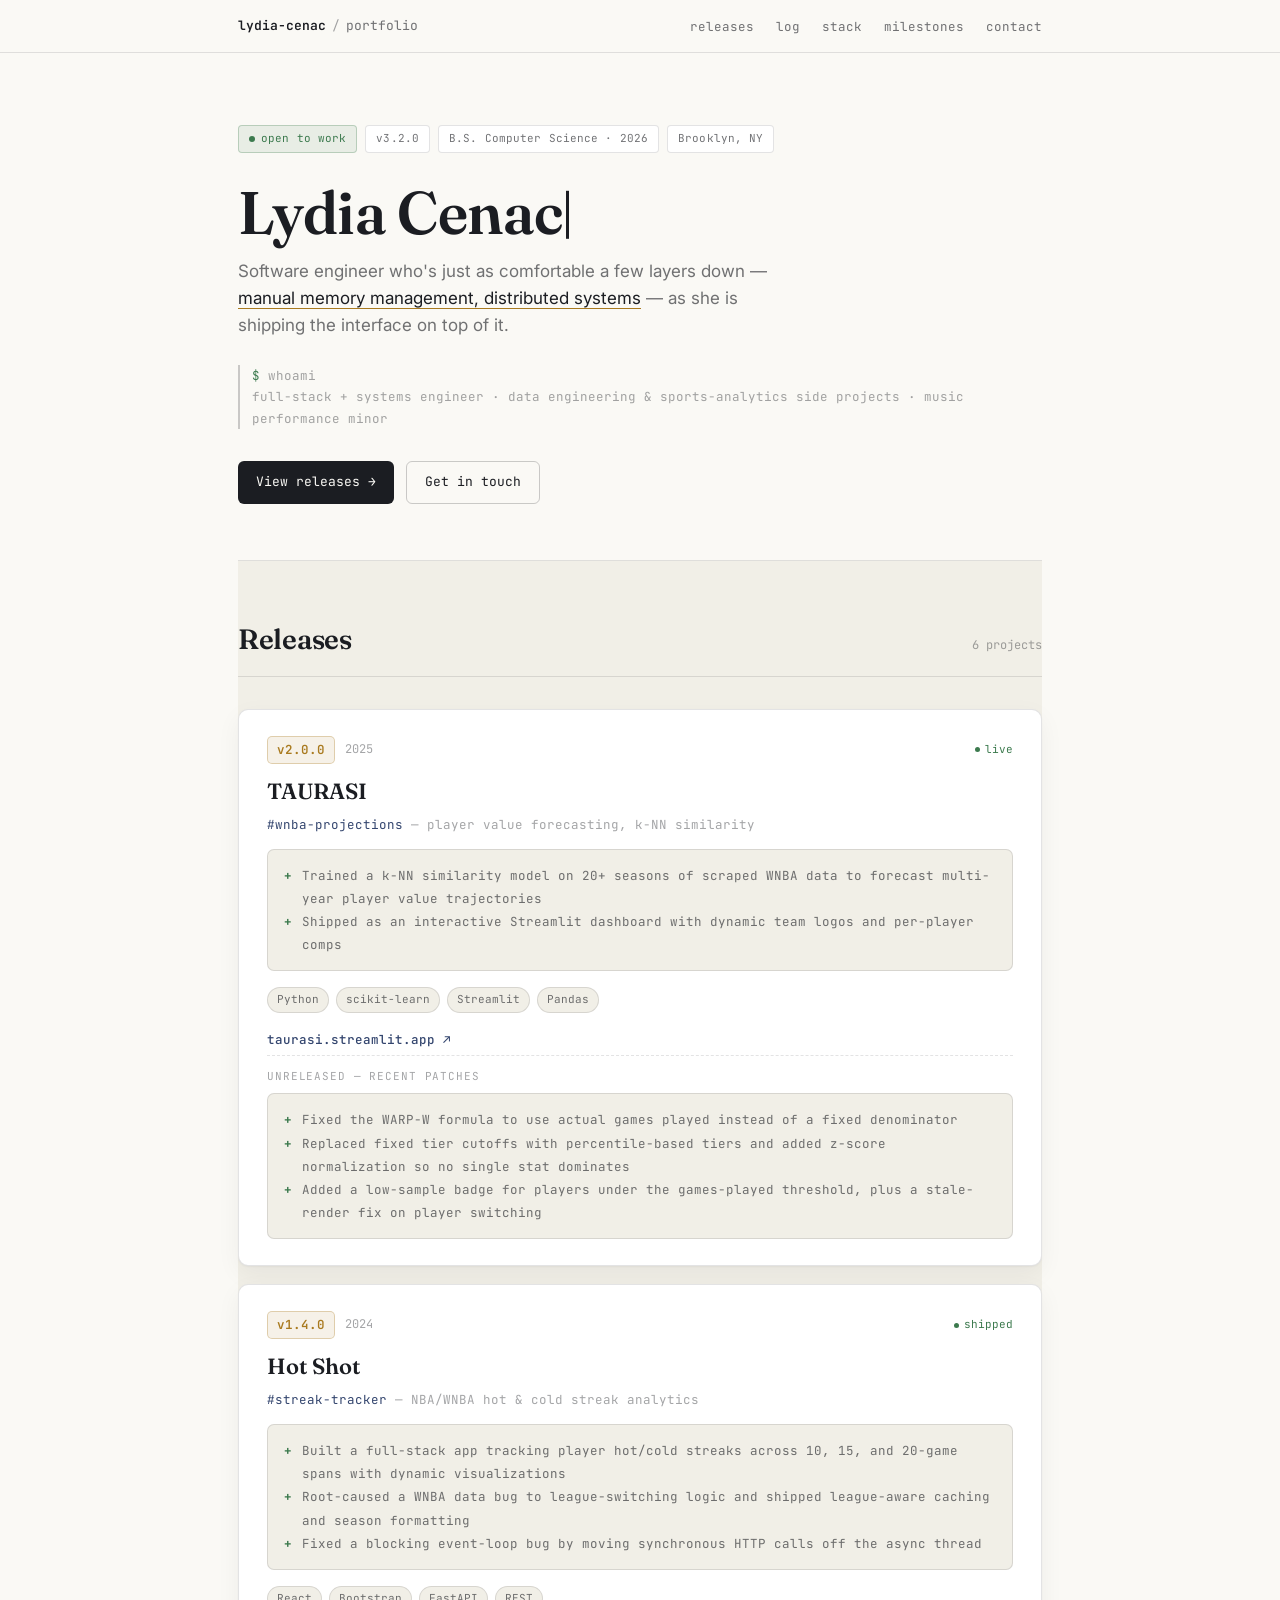
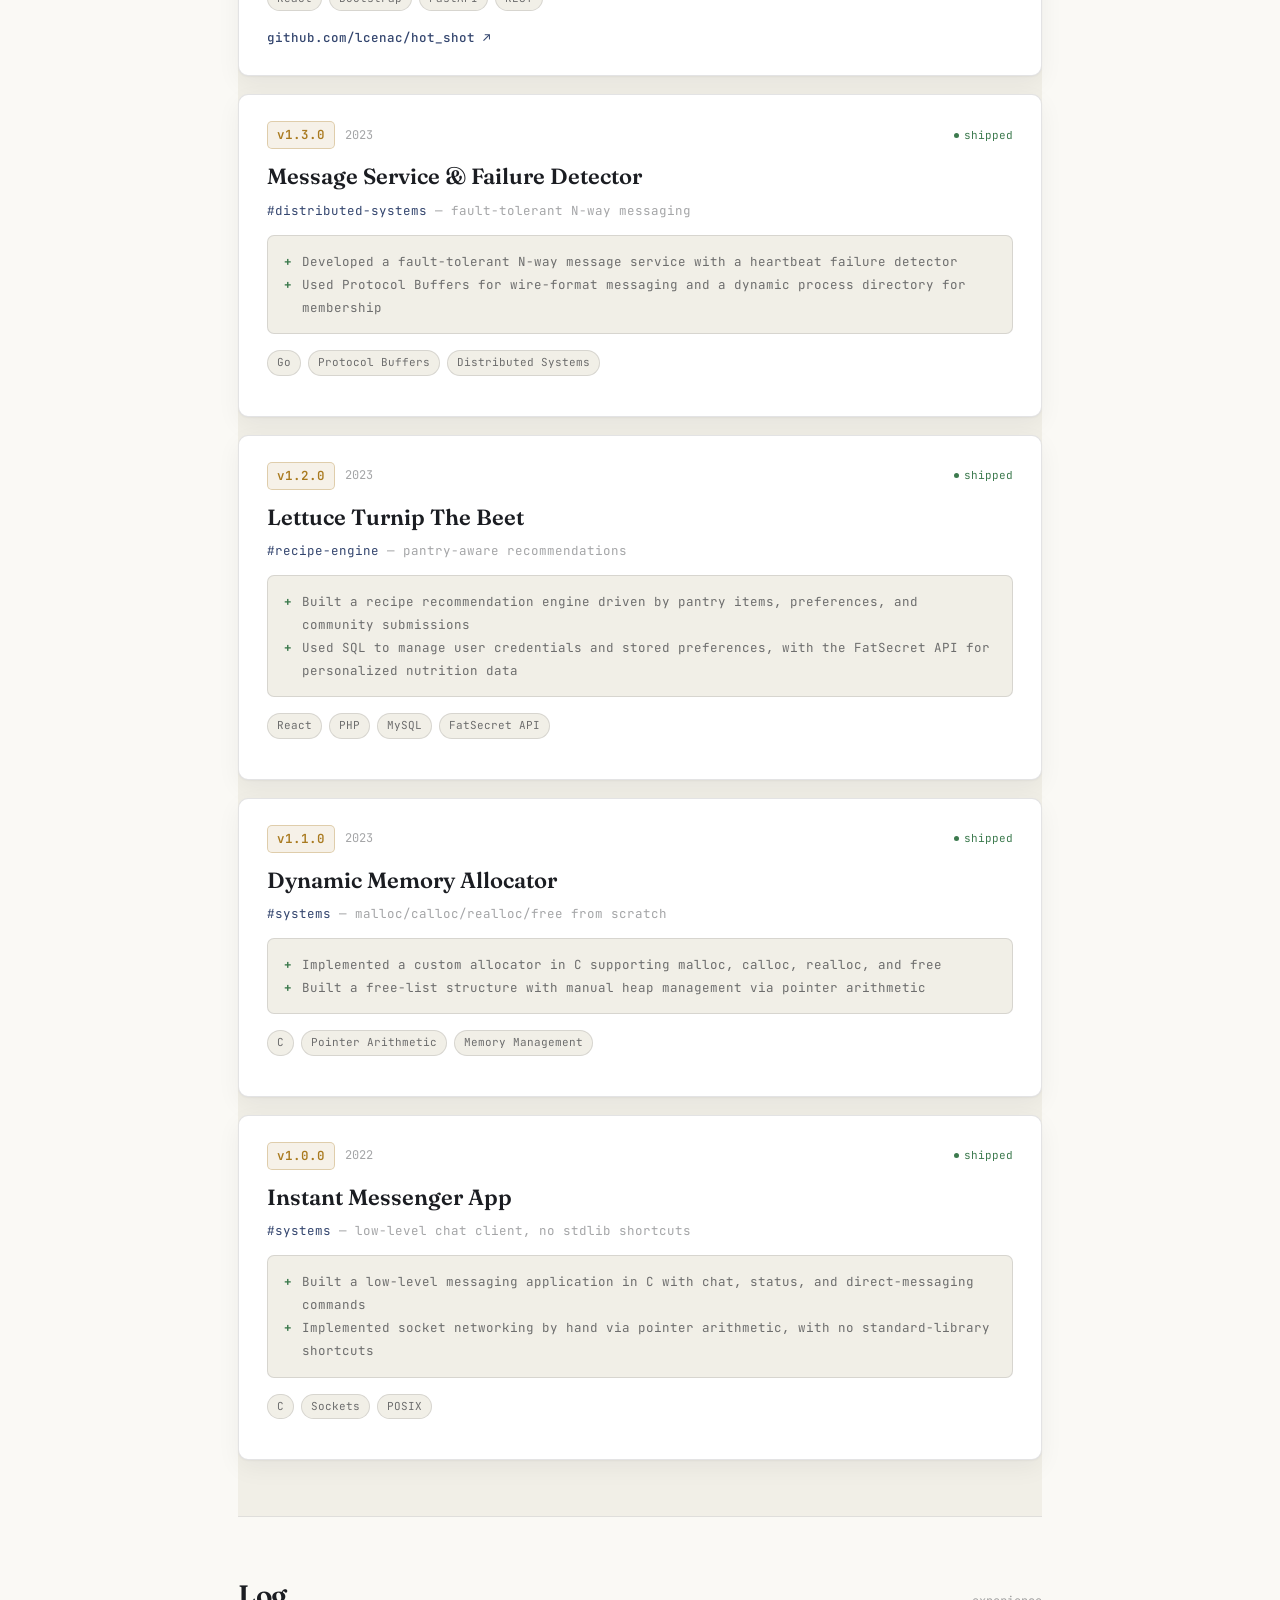
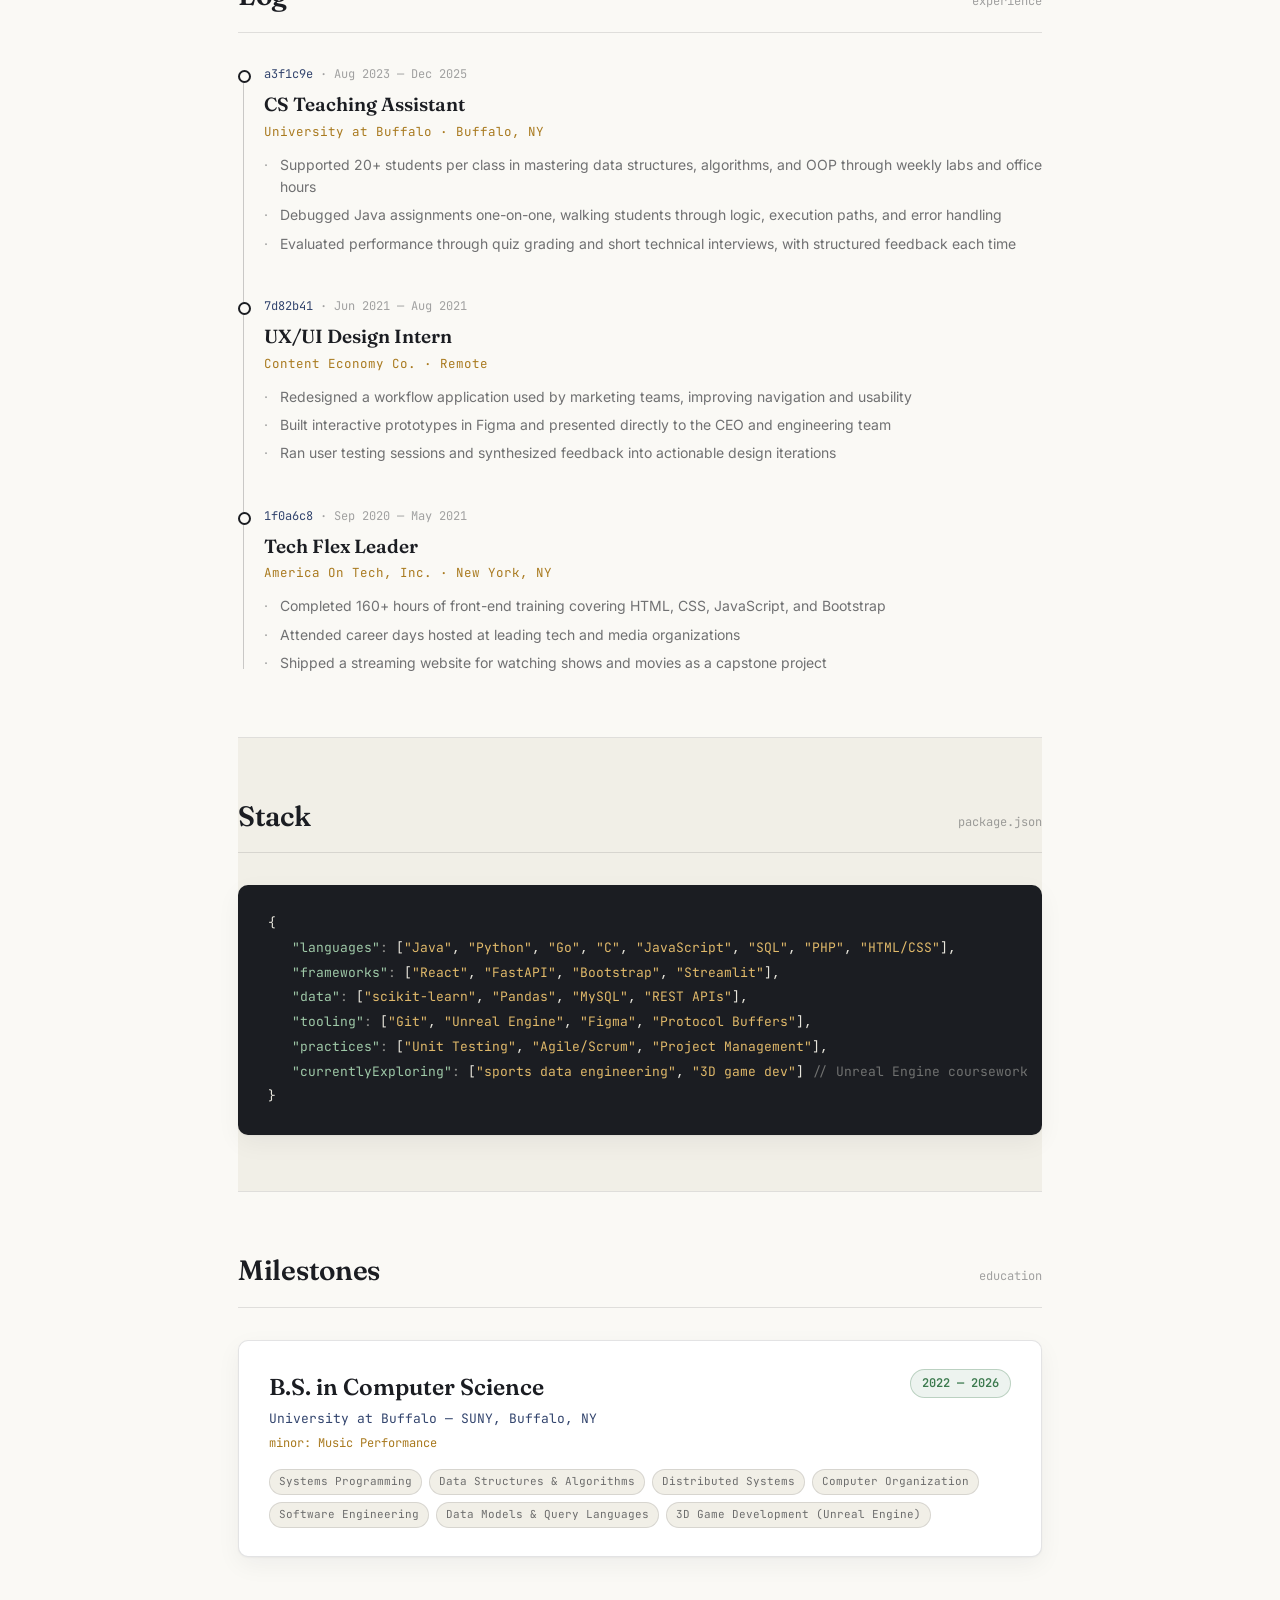
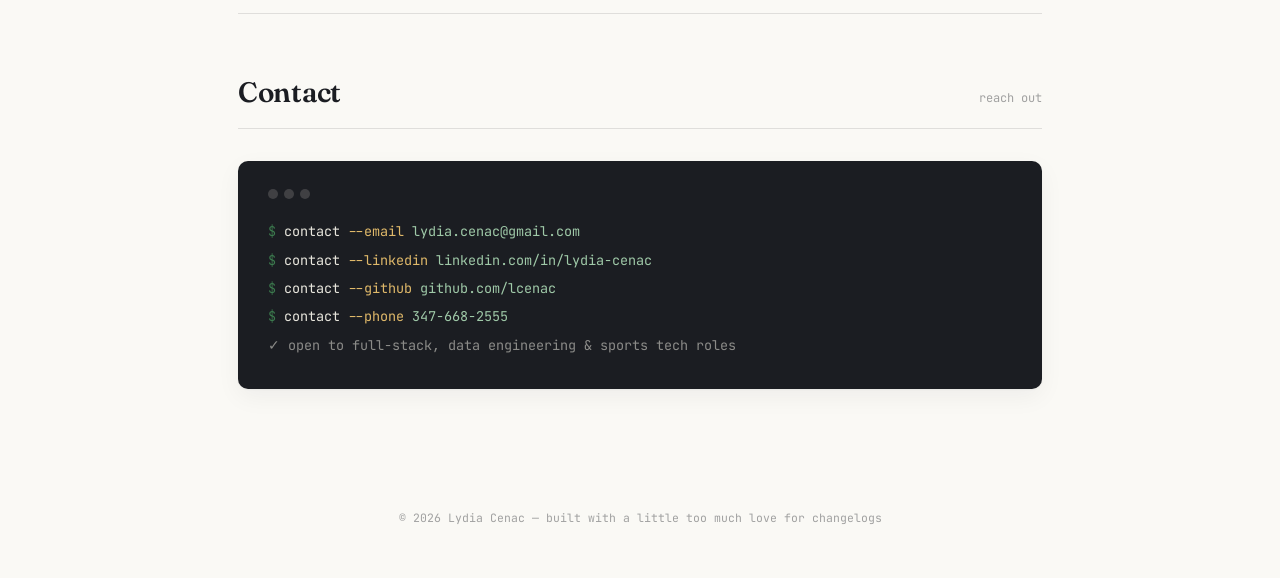
==== commit fd5fb56e: "new theme added to site w updated project section" ====
--- a/index.html
+++ b/index.html
@@ -1,1655 +1,813 @@
-
 <!DOCTYPE html>
 <html lang="en">
 <head>
 <meta charset="UTF-8">
 <meta name="viewport" content="width=device-width, initial-scale=1.0">
-<title>LYDIA CENAC — ARENA PRESENTATION SYSTEM</title>
-<link href="https://fonts.googleapis.com/css2?family=Bebas+Neue&family=Rajdhani:wght@400;500;600;700&family=Oswald:wght@300;400;500;600;700&family=IBM+Plex+Mono:wght@400;500&family=Manrope:wght@400;500;600&display=swap" rel="stylesheet">
+<title>lydia-cenac — portfolio</title>
+<link rel="preconnect" href="https://fonts.googleapis.com">
+<link href="https://fonts.googleapis.com/css2?family=Fraunces:opsz,wght@9..144,400;9..144,500;9..144,600;9..144,700&family=Inter:wght@400;500;600&family=JetBrains+Mono:wght@400;500;600&display=swap" rel="stylesheet">
 <style>
   :root {
-    --navy: #0B0F1A;
-    --navy-mid: #111827;
-    --navy-light: #1a2235;
-    --blue: #1D4ED8;
-    --blue-bright: #3B82F6;
-    --blue-glow: rgba(29,78,216,0.4);
-    --white: #F8FAFC;
-    --white-dim: rgba(248,250,252,0.7);
-    --white-muted: rgba(248,250,252,0.35);
-    --amber: #F59E0B;
-    --amber-dim: rgba(245,158,11,0.6);
-    --amber-glow: rgba(245,158,11,0.2);
-    --red: #EF4444;
-    --green: #10B981;
-  }
-
-  *, *::before, *::after { box-sizing: border-box; margin: 0; padding: 0; }
+    --bg: #FAF9F5;
+    --bg-alt: #F1EFE7;
+    --card: #FFFFFF;
+    --ink: #1B1D22;
+    --ink-soft: rgba(27,29,34,0.62);
+    --ink-faint: rgba(27,29,34,0.40);
+    --line: rgba(27,29,34,0.12);
+    --line-strong: rgba(27,29,34,0.22);
+    --green: #3C7A4E;
+    --green-bg: rgba(60,122,78,0.09);
+    --green-line: rgba(60,122,78,0.28);
+    --red: #B14B3F;
+    --red-bg: rgba(177,75,63,0.08);
+    --gold: #A97A1F;
+    --gold-bg: rgba(169,122,31,0.10);
+    --link: #33456E;
+    --shadow: 0 1px 2px rgba(27,29,34,0.04), 0 8px 24px rgba(27,29,34,0.05);
+  }
+
+  * { box-sizing: border-box; margin: 0; padding: 0; }
 
   html { scroll-behavior: smooth; }
 
   body {
-    background: var(--navy);
-    color: var(--white);
-    font-family: 'Manrope', sans-serif;
-    overflow-x: hidden;
-    cursor: none;
-  }
-
-  /* CUSTOM CURSOR */
-  .cursor {
-    position: fixed;
-    width: 10px; height: 10px;
-    background: var(--amber);
-    border-radius: 50%;
-    pointer-events: none;
-    z-index: 9999;
-    transform: translate(-50%,-50%);
-    transition: transform 0.1s, opacity 0.2s;
-  }
-  .cursor-ring {
-    position: fixed;
-    width: 36px; height: 36px;
-    border: 1.5px solid var(--amber);
-    border-radius: 50%;
-    pointer-events: none;
-    z-index: 9998;
-    transform: translate(-50%,-50%);
-    transition: transform 0.15s ease, width 0.3s, height 0.3s, opacity 0.2s;
-    opacity: 0.5;
-  }
-
-  /* INTRO SCREEN */
-  #intro {
-    position: fixed;
-    inset: 0;
-    background: #000;
-    z-index: 1000;
-    display: flex;
-    flex-direction: column;
-    align-items: center;
-    justify-content: center;
-    gap: 24px;
-    animation: introOut 0.8s ease 3.5s forwards;
-  }
-  @keyframes introOut {
-    to { opacity: 0; pointer-events: none; }
-  }
-  .intro-lights {
-    position: absolute;
-    inset: 0;
-    overflow: hidden;
-  }
-  .spotlight {
-    position: absolute;
-    width: 300px; height: 700px;
-    background: linear-gradient(to bottom, rgba(29,78,216,0.12), transparent);
-    border-radius: 50% 50% 0 0 / 30% 30% 0 0;
-    top: -100px;
-    transform-origin: top center;
-  }
-  .spotlight:nth-child(1) { left: 10%; animation: sweepLight1 3s ease-in-out infinite; }
-  .spotlight:nth-child(2) { left: 40%; animation: sweepLight2 3.5s ease-in-out infinite; }
-  .spotlight:nth-child(3) { left: 65%; animation: sweepLight1 2.8s ease-in-out infinite reverse; }
-  @keyframes sweepLight1 { 0%,100% { transform: rotate(-15deg); } 50% { transform: rotate(15deg); } }
-  @keyframes sweepLight2 { 0%,100% { transform: rotate(10deg); } 50% { transform: rotate(-10deg); } }
-
-  .intro-logo {
-    font-family: 'Bebas Neue', sans-serif;
-    font-size: clamp(48px, 10vw, 100px);
-    letter-spacing: 0.08em;
-    color: var(--white);
-    text-align: center;
-    opacity: 0;
-    animation: fadeUp 0.6s ease 0.5s forwards;
-    position: relative;
-    z-index: 2;
-  }
-  .intro-sub {
-    font-family: 'Rajdhani', sans-serif;
-    font-size: clamp(12px, 2vw, 16px);
-    letter-spacing: 0.3em;
-    color: var(--amber);
-    text-transform: uppercase;
-    opacity: 0;
-    animation: fadeUp 0.6s ease 0.9s forwards;
-    position: relative;
-    z-index: 2;
-  }
-  .intro-bar {
-    width: 0;
-    height: 3px;
-    background: linear-gradient(to right, var(--blue), var(--amber));
-    opacity: 0;
-    animation: barGrow 1.2s ease 1.2s forwards;
-    position: relative;
-    z-index: 2;
-  }
-  @keyframes barGrow { 0% { width: 0; opacity: 1; } 100% { width: 340px; opacity: 1; } }
-  @keyframes fadeUp { from { opacity: 0; transform: translateY(20px); } to { opacity: 1; transform: translateY(0); } }
-
-  .intro-poweron {
-    font-family: 'IBM Plex Mono', monospace;
-    font-size: 11px;
-    letter-spacing: 0.15em;
-    color: var(--blue-bright);
-    opacity: 0;
-    animation: fadeUp 0.5s ease 2s forwards;
-    position: relative;
-    z-index: 2;
-  }
-
-  /* TICKER */
-  .ticker-wrap {
-    position: fixed;
-    bottom: 0; left: 0; right: 0;
-    background: var(--blue);
-    height: 34px;
-    z-index: 100;
-    overflow: hidden;
-    display: flex;
-    align-items: center;
-  }
-  .ticker-label {
-    background: var(--amber);
-    color: var(--navy);
-    font-family: 'Bebas Neue', sans-serif;
-    font-size: 14px;
-    letter-spacing: 0.15em;
-    padding: 0 16px;
-    height: 100%;
-    display: flex;
-    align-items: center;
-    flex-shrink: 0;
-    z-index: 2;
-  }
-  .ticker-track {
-    display: flex;
-    animation: ticker 30s linear infinite;
-    white-space: nowrap;
-  }
-  .ticker-item {
-    font-family: 'Rajdhani', sans-serif;
-    font-size: 13px;
-    font-weight: 600;
-    letter-spacing: 0.12em;
-    color: var(--white);
-    padding: 0 32px;
-    display: flex;
-    align-items: center;
-    gap: 10px;
-  }
-  .ticker-item::after {
-    content: '◆';
-    font-size: 8px;
-    color: var(--amber);
-  }
-  @keyframes ticker { 0% { transform: translateX(0); } 100% { transform: translateX(-50%); } }
-
-  /* NAV */
-  nav {
-    position: fixed;
-    top: 0; left: 0; right: 0;
-    z-index: 200;
+    background: var(--bg);
+    color: var(--ink);
+    font-family: 'Inter', sans-serif;
+    font-size: 15px;
+    line-height: 1.6;
+  }
+
+  ::selection { background: var(--green-bg); color: var(--ink); }
+
+  a { color: var(--link); }
+
+  .mono { font-family: 'JetBrains Mono', monospace; }
+
+  .wrap {
+    max-width: 860px;
+    margin: 0 auto;
+    padding: 0 28px;
+  }
+
+  /* ---------- top bar ---------- */
+  .topbar {
+    border-bottom: 1px solid var(--line);
+    background: rgba(250,249,245,0.9);
+    backdrop-filter: blur(6px);
+    position: sticky;
+    top: 0;
+    z-index: 50;
+  }
+  .topbar-inner {
+    max-width: 860px;
+    margin: 0 auto;
+    padding: 14px 28px;
     display: flex;
     align-items: center;
     justify-content: space-between;
-    padding: 16px 48px;
-    background: linear-gradient(to bottom, rgba(11,15,26,0.98), transparent);
-  }
-  .nav-logo {
-    font-family: 'Bebas Neue', sans-serif;
-    font-size: 22px;
-    letter-spacing: 0.2em;
-    color: var(--white);
-    text-decoration: none;
+  }
+  .repo-path {
+    font-family: 'JetBrains Mono', monospace;
+    font-size: 13px;
+    color: var(--ink-soft);
     display: flex;
     align-items: center;
-    gap: 10px;
-  }
-  .nav-logo-dot { width: 8px; height: 8px; background: var(--amber); border-radius: 50%; }
-  .nav-links {
+    gap: 6px;
+  }
+  .repo-path b { color: var(--ink); font-weight: 600; }
+  .repo-path .sep { color: var(--ink-faint); }
+  .topnav {
     display: flex;
-    gap: 32px;
+    gap: 22px;
     list-style: none;
   }
-  .nav-links a {
-    font-family: 'Rajdhani', sans-serif;
+  .topnav a {
+    font-family: 'JetBrains Mono', monospace;
+    font-size: 12.5px;
+    text-decoration: none;
+    color: var(--ink-soft);
+    transition: color .15s;
+  }
+  .topnav a:hover { color: var(--ink); }
+
+  /* ---------- hero ---------- */
+  #hero { padding: 72px 0 56px; }
+  .badge-row {
+    display: flex;
+    flex-wrap: wrap;
+    gap: 8px;
+    margin-bottom: 28px;
+  }
+  .badge {
+    font-family: 'JetBrains Mono', monospace;
+    font-size: 11px;
+    letter-spacing: 0.01em;
+    padding: 4px 10px;
+    border-radius: 4px;
+    border: 1px solid var(--line);
+    color: var(--ink-soft);
+    display: inline-flex;
+    align-items: center;
+    gap: 6px;
+    background: var(--card);
+  }
+  .badge.green { color: var(--green); border-color: var(--green-line); background: var(--green-bg); }
+  .badge .dot { width: 6px; height: 6px; border-radius: 50%; background: var(--green); }
+
+  .hero-title {
+    font-family: 'Fraunces', serif;
+    font-optical-sizing: auto;
+    font-weight: 600;
+    font-size: clamp(40px, 6.2vw, 60px);
+    letter-spacing: -0.01em;
+    line-height: 1.05;
+    margin-bottom: 14px;
+  }
+  .hero-title .cursor-blink {
+    display: inline-block;
+    width: 3px;
+    background: var(--ink);
+    margin-left: 4px;
+    animation: blink 1.1s step-end infinite;
+    height: 0.8em;
+    transform: translateY(0.08em);
+  }
+  @keyframes blink { 50% { opacity: 0; } }
+
+  .hero-tagline {
+    font-size: 17px;
+    color: var(--ink-soft);
+    max-width: 560px;
+    margin-bottom: 26px;
+  }
+  .hero-tagline em { font-style: normal; color: var(--ink); border-bottom: 1.5px solid var(--gold); }
+
+  .hero-note {
+    font-family: 'JetBrains Mono', monospace;
+    font-size: 12.5px;
+    color: var(--ink-faint);
+    border-left: 2px solid var(--line-strong);
+    padding-left: 12px;
+    margin-bottom: 32px;
+    line-height: 1.7;
+  }
+  .hero-note .c { color: var(--green); }
+
+  .hero-cta { display: flex; gap: 12px; flex-wrap: wrap; }
+  .btn {
+    font-family: 'JetBrains Mono', monospace;
     font-size: 13px;
-    font-weight: 600;
-    letter-spacing: 0.2em;
-    color: var(--white-dim);
     text-decoration: none;
-    text-transform: uppercase;
-    transition: color 0.2s;
-    position: relative;
-  }
-  .nav-links a::after {
-    content: '';
-    position: absolute;
-    bottom: -4px; left: 0; right: 0;
-    height: 2px;
-    background: var(--amber);
-    transform: scaleX(0);
-    transition: transform 0.2s;
-  }
-  .nav-links a:hover { color: var(--white); }
-  .nav-links a:hover::after { transform: scaleX(1); }
-
-  /* SECTION SHARED */
-  section { padding: 120px 0 80px; position: relative; }
-
-  .container { max-width: 1200px; margin: 0 auto; padding: 0 48px; }
-
-  .section-label {
-    font-family: 'IBM Plex Mono', monospace;
-    font-size: 11px;
-    letter-spacing: 0.35em;
-    color: var(--amber);
-    text-transform: uppercase;
-    margin-bottom: 12px;
-    display: flex;
-    align-items: center;
-    gap: 12px;
-  }
-  .section-label::before {
-    content: '';
-    display: block;
-    width: 24px; height: 2px;
-    background: var(--amber);
-  }
-  .section-title {
-    font-family: 'Bebas Neue', sans-serif;
-    font-size: clamp(40px, 6vw, 72px);
-    letter-spacing: 0.05em;
-    line-height: 1;
-    color: var(--white);
-    margin-bottom: 60px;
-  }
-
-  /* ===== HERO ===== */
-  #hero {
-    min-height: 100vh;
-    display: flex;
-    flex-direction: column;
-    align-items: center;
-    justify-content: center;
-    position: relative;
-    overflow: hidden;
-    padding: 0;
-  }
-  .hero-bg {
-    position: absolute;
-    inset: 0;
-    background:
-      radial-gradient(ellipse 60% 50% at 50% 60%, rgba(29,78,216,0.12) 0%, transparent 70%),
-      linear-gradient(180deg, #0B0F1A 0%, #0d1220 100%);
-  }
-  .hero-grid {
-    position: absolute;
-    inset: 0;
-    background-image:
-      linear-gradient(rgba(29,78,216,0.07) 1px, transparent 1px),
-      linear-gradient(90deg, rgba(29,78,216,0.07) 1px, transparent 1px);
-    background-size: 60px 60px;
-    mask-image: radial-gradient(ellipse 80% 60% at 50% 50%, black, transparent);
-  }
-  /* Jumbotron */
-  .jumbotron {
-    position: relative;
-    z-index: 2;
-    text-align: center;
-    max-width: 900px;
-    padding: 0 24px;
-  }
-  .jumbotron-badge {
+    padding: 10px 18px;
+    border-radius: 6px;
     display: inline-flex;
     align-items: center;
     gap: 8px;
-    background: rgba(29,78,216,0.15);
-    border: 1px solid rgba(29,78,216,0.4);
-    border-radius: 2px;
-    padding: 6px 16px;
-    font-family: 'IBM Plex Mono', monospace;
+    transition: transform .12s, box-shadow .12s;
+  }
+  .btn:hover { transform: translateY(-1px); }
+  .btn-solid { background: var(--ink); color: var(--bg); }
+  .btn-solid:hover { box-shadow: 0 6px 16px rgba(27,29,34,0.18); }
+  .btn-outline { border: 1px solid var(--line-strong); color: var(--ink); }
+  .btn-outline:hover { border-color: var(--ink); }
+
+  /* ---------- section shared ---------- */
+  section { padding: 56px 0; }
+  .section-head {
+    display: flex;
+    align-items: baseline;
+    justify-content: space-between;
+    margin-bottom: 32px;
+    border-bottom: 1px solid var(--line);
+    padding-bottom: 14px;
+  }
+  .section-tag {
+    font-family: 'JetBrains Mono', monospace;
+    font-size: 12px;
+    color: var(--ink-faint);
+  }
+  .section-title {
+    font-family: 'Fraunces', serif;
+    font-weight: 600;
+    font-size: 28px;
+    letter-spacing: -0.01em;
+  }
+  .divider { height: 1px; background: var(--line); }
+
+  /* ---------- releases (projects) ---------- */
+  #releases { background: var(--bg-alt); }
+  .release {
+    background: var(--card);
+    border: 1px solid var(--line);
+    border-radius: 10px;
+    padding: 26px 28px;
+    margin-bottom: 18px;
+    box-shadow: var(--shadow);
+  }
+  .release:last-child { margin-bottom: 0; }
+  .release-top {
+    display: flex;
+    align-items: center;
+    justify-content: space-between;
+    gap: 12px;
+    flex-wrap: wrap;
+    margin-bottom: 10px;
+  }
+  .release-tag-group { display: flex; align-items: center; gap: 10px; flex-wrap: wrap; }
+  .version-tag {
+    font-family: 'JetBrains Mono', monospace;
+    font-size: 12.5px;
+    font-weight: 600;
+    color: var(--gold);
+    background: var(--gold-bg);
+    border: 1px solid rgba(169,122,31,0.3);
+    padding: 3px 9px;
+    border-radius: 5px;
+  }
+  .release-date {
+    font-family: 'JetBrains Mono', monospace;
+    font-size: 12px;
+    color: var(--ink-faint);
+  }
+  .release-status {
+    font-family: 'JetBrains Mono', monospace;
     font-size: 11px;
-    letter-spacing: 0.25em;
-    color: var(--blue-bright);
-    margin-bottom: 24px;
-    opacity: 0;
-    animation: fadeUp 0.6s ease 4.1s forwards;
-  }
-  .jumbotron-badge-dot {
-    width: 6px; height: 6px;
-    background: var(--green);
-    border-radius: 50%;
-    animation: pulse 2s ease infinite;
-  }
-  @keyframes pulse { 0%,100% { opacity: 1; transform: scale(1); } 50% { opacity: 0.5; transform: scale(0.8); } }
-
-  .hero-name {
-    font-family: 'Bebas Neue', sans-serif;
-    font-size: clamp(64px, 14vw, 148px);
-    letter-spacing: 0.04em;
-    line-height: 0.9;
-    color: var(--white);
-    opacity: 0;
-    animation: fadeUp 0.7s ease 4.3s forwards;
-  }
-  .hero-name-accent { color: var(--blue-bright); }
-
-  .hero-position {
-    margin-top: 16px;
-    font-family: 'Rajdhani', sans-serif;
-    font-size: clamp(16px, 2.5vw, 22px);
+    color: var(--green);
+    display: inline-flex;
+    align-items: center;
+    gap: 5px;
+  }
+  .release-status .dot { width: 5px; height: 5px; border-radius: 50%; background: var(--green); }
+
+  .release-title {
+    font-family: 'Fraunces', serif;
     font-weight: 600;
-    letter-spacing: 0.35em;
-    color: var(--amber);
+    font-size: 22px;
+    margin-bottom: 6px;
+  }
+  .release-commit {
+    font-family: 'JetBrains Mono', monospace;
+    font-size: 12.5px;
+    color: var(--ink-faint);
+    margin-bottom: 14px;
+  }
+  .release-commit .hash { color: var(--link); }
+
+  .diff {
+    background: var(--bg-alt);
+    border: 1px solid var(--line);
+    border-radius: 7px;
+    padding: 14px 16px;
+    margin-bottom: 16px;
+  }
+  .diff-line {
+    font-family: 'JetBrains Mono', monospace;
+    font-size: 12.5px;
+    line-height: 1.85;
+    color: var(--ink-soft);
+    display: flex;
+    gap: 10px;
+  }
+  .diff-line .plus { color: var(--green); font-weight: 600; flex-shrink: 0; }
+
+  .release-stack { display: flex; flex-wrap: wrap; gap: 7px; margin-bottom: 14px; }
+  .pill {
+    font-family: 'JetBrains Mono', monospace;
+    font-size: 11px;
+    color: var(--ink-soft);
+    border: 1px solid var(--line);
+    padding: 3px 9px;
+    border-radius: 20px;
+    background: var(--bg-alt);
+  }
+  .release-link {
+    font-family: 'JetBrains Mono', monospace;
+    font-size: 12.5px;
+    font-weight: 500;
+    text-decoration: none;
+    color: var(--link);
+    display: inline-flex;
+    align-items: center;
+    gap: 6px;
+  }
+  .release-link:hover { text-decoration: underline; }
+
+  /* nested changelog (TAURASI) */
+  .sub-log {
+    margin-top: 4px;
+    border-top: 1px dashed var(--line);
+    padding-top: 12px;
+  }
+  .sub-log-label {
+    font-family: 'JetBrains Mono', monospace;
+    font-size: 11px;
+    color: var(--ink-faint);
+    margin-bottom: 8px;
     text-transform: uppercase;
-    opacity: 0;
-    animation: fadeUp 0.6s ease 4.6s forwards;
-  }
-
-  .hero-stats-row {
-    margin-top: 48px;
-    display: flex;
-    justify-content: center;
-    gap: 0;
-    opacity: 0;
-    animation: fadeUp 0.6s ease 4.9s forwards;
-  }
-  .hero-stat {
-    padding: 20px 36px;
-    border: 1px solid rgba(255,255,255,0.08);
-    border-right: none;
-    text-align: center;
+    letter-spacing: 0.08em;
+  }
+
+  /* ---------- changelog (experience) ---------- */
+  .log {
     position: relative;
-  }
-  .hero-stat:last-child { border-right: 1px solid rgba(255,255,255,0.08); }
-  .hero-stat-num {
-    font-family: 'Bebas Neue', sans-serif;
-    font-size: 36px;
-    letter-spacing: 0.05em;
-    color: var(--white);
-    display: block;
-  }
-  .hero-stat-label {
-    font-family: 'IBM Plex Mono', monospace;
-    font-size: 10px;
-    letter-spacing: 0.2em;
-    color: var(--white-muted);
-    text-transform: uppercase;
-  }
-
-  .hero-cta-row {
-    margin-top: 40px;
-    display: flex;
-    gap: 16px;
-    justify-content: center;
-    opacity: 0;
-    animation: fadeUp 0.6s ease 5.1s forwards;
-  }
-  .btn-primary {
-    background: var(--blue);
-    color: var(--white);
-    font-family: 'Rajdhani', sans-serif;
-    font-size: 13px;
-    font-weight: 700;
-    letter-spacing: 0.2em;
-    text-transform: uppercase;
-    padding: 14px 32px;
-    border: none;
-    text-decoration: none;
-    cursor: none;
-    transition: background 0.2s, box-shadow 0.2s;
-    display: inline-block;
-  }
-  .btn-primary:hover { background: var(--blue-bright); box-shadow: 0 0 30px var(--blue-glow); }
-  .btn-secondary {
-    background: transparent;
-    color: var(--white-dim);
-    font-family: 'Rajdhani', sans-serif;
-    font-size: 13px;
-    font-weight: 700;
-    letter-spacing: 0.2em;
-    text-transform: uppercase;
-    padding: 14px 32px;
-    border: 1px solid rgba(255,255,255,0.2);
-    text-decoration: none;
-    cursor: none;
-    transition: border-color 0.2s, color 0.2s;
-    display: inline-block;
-  }
-  .btn-secondary:hover { border-color: var(--amber); color: var(--amber); }
-
-  /* Scroll indicator */
-  .scroll-indicator {
-    position: absolute;
-    bottom: 56px;
-    left: 50%;
-    transform: translateX(-50%);
-    display: flex;
-    flex-direction: column;
-    align-items: center;
-    gap: 8px;
-    opacity: 0;
-    animation: fadeUp 0.6s ease 5.4s forwards;
-  }
-  .scroll-indicator span {
-    font-family: 'IBM Plex Mono', monospace;
-    font-size: 10px;
-    letter-spacing: 0.25em;
-    color: var(--white-muted);
-    text-transform: uppercase;
-  }
-  .scroll-arrow {
-    width: 18px; height: 18px;
-    border-right: 2px solid var(--white-muted);
-    border-bottom: 2px solid var(--white-muted);
-    transform: rotate(45deg);
-    animation: scrollBounce 1.5s ease infinite;
-  }
-  @keyframes scrollBounce { 0%,100% { transform: rotate(45deg) translateY(0); } 50% { transform: rotate(45deg) translateY(5px); } }
-
-  /* ===== HIGHLIGHTS (PROJECTS) ===== */
-  #highlights { background: var(--navy-mid); }
-
-  .highlights-grid {
-    display: grid;
-    grid-template-columns: repeat(2, 1fr);
-    gap: 2px;
-  }
-
-  .project-card {
-    background: var(--navy-light);
-    padding: 32px;
-    position: relative;
-    overflow: hidden;
-    transition: transform 0.3s, box-shadow 0.3s;
-    cursor: none;
-    border: 1px solid rgba(255,255,255,0.05);
-  }
-  .project-card:hover {
-    transform: translateY(-4px);
-    box-shadow: 0 20px 60px rgba(0,0,0,0.5), 0 0 0 1px var(--blue);
-    z-index: 2;
-  }
-  .project-card::before {
+    padding-left: 26px;
+  }
+  .log::before {
     content: '';
     position: absolute;
-    top: 0; left: 0; right: 0;
-    height: 3px;
-    background: linear-gradient(to right, var(--blue), transparent);
-    opacity: 0;
-    transition: opacity 0.3s;
-  }
-  .project-card:hover::before { opacity: 1; }
-
-  .card-header {
+    left: 5px; top: 6px; bottom: 6px;
+    width: 1px;
+    background: var(--line-strong);
+  }
+  .log-entry { position: relative; padding-bottom: 36px; }
+  .log-entry:last-child { padding-bottom: 0; }
+  .log-entry::before {
+    content: '';
+    position: absolute;
+    left: -26px; top: 5px;
+    width: 9px; height: 9px;
+    border-radius: 50%;
+    background: var(--bg);
+    border: 2px solid var(--ink);
+  }
+  .log-meta {
+    font-family: 'JetBrains Mono', monospace;
+    font-size: 12px;
+    color: var(--ink-faint);
+    margin-bottom: 5px;
+  }
+  .log-meta .hash { color: var(--link); }
+  .log-role {
+    font-family: 'Fraunces', serif;
+    font-weight: 600;
+    font-size: 19px;
+    margin-bottom: 2px;
+  }
+  .log-org {
+    font-family: 'JetBrains Mono', monospace;
+    font-size: 12.5px;
+    color: var(--gold);
+    margin-bottom: 12px;
+  }
+  .log-notes { list-style: none; }
+  .log-notes li {
+    font-size: 14px;
+    color: var(--ink-soft);
+    margin-bottom: 6px;
+    padding-left: 16px;
+    position: relative;
+  }
+  .log-notes li::before {
+    content: '·';
+    position: absolute;
+    left: 0;
+    color: var(--ink-faint);
+  }
+
+  /* ---------- package.json (skills) ---------- */
+  #stack { background: var(--bg-alt); }
+  .json-card {
+    background: var(--ink);
+    color: #E8E6DD;
+    border-radius: 10px;
+    padding: 26px 30px;
+    font-family: 'JetBrains Mono', monospace;
+    font-size: 13px;
+    line-height: 1.9;
+    box-shadow: var(--shadow);
+    overflow-x: auto;
+  }
+  .json-card .k { color: #9FC9A8; }
+  .json-card .s { color: #E0B96A; }
+  .json-card .c { color: rgba(232,230,221,0.42); }
+  .json-card .punct { color: rgba(232,230,221,0.55); }
+  .json-line { white-space: pre; }
+  .json-indent { padding-left: 24px; }
+  .json-indent2 { padding-left: 48px; }
+
+  /* ---------- milestones (education) ---------- */
+  .milestone {
+    background: var(--card);
+    border: 1px solid var(--line);
+    border-radius: 10px;
+    padding: 28px 30px;
+    box-shadow: var(--shadow);
+  }
+  .milestone-top {
     display: flex;
     justify-content: space-between;
     align-items: flex-start;
-    margin-bottom: 20px;
-  }
-  .card-number {
-    font-family: 'Bebas Neue', sans-serif;
-    font-size: 64px;
-    line-height: 1;
-    color: rgba(255,255,255,0.04);
-    position: absolute;
-    top: 12px; right: 20px;
-    letter-spacing: 0.05em;
-  }
-  .card-season {
-    font-family: 'IBM Plex Mono', monospace;
-    font-size: 10px;
-    letter-spacing: 0.2em;
-    color: var(--blue-bright);
-    text-transform: uppercase;
-    background: rgba(29,78,216,0.15);
-    border: 1px solid rgba(29,78,216,0.3);
-    padding: 3px 10px;
-    display: inline-block;
-  }
-  .card-rating {
-    font-family: 'Bebas Neue', sans-serif;
-    font-size: 28px;
-    color: var(--amber);
-    letter-spacing: 0.05em;
-  }
-  .card-rating-label {
-    font-family: 'IBM Plex Mono', monospace;
-    font-size: 9px;
-    letter-spacing: 0.15em;
-    color: var(--white-muted);
-    display: block;
-    text-align: right;
-    margin-top: -4px;
-  }
-  .card-title {
-    font-family: 'Oswald', sans-serif;
-    font-size: 26px;
+    gap: 20px;
+    margin-bottom: 16px;
+    flex-wrap: wrap;
+  }
+  .milestone-deg {
+    font-family: 'Fraunces', serif;
     font-weight: 600;
-    letter-spacing: 0.05em;
-    color: var(--white);
-    margin-bottom: 8px;
-  }
-  .card-desc {
-    font-family: 'Manrope', sans-serif;
+    font-size: 23px;
+    margin-bottom: 4px;
+  }
+  .milestone-school {
+    font-family: 'JetBrains Mono', monospace;
     font-size: 13px;
-    line-height: 1.7;
-    color: var(--white-muted);
-    margin-bottom: 24px;
-  }
-  .card-stats {
-    display: grid;
-    grid-template-columns: repeat(3, 1fr);
-    gap: 1px;
-    background: rgba(255,255,255,0.06);
-    margin-bottom: 20px;
-  }
-  .card-stat-item {
-    background: var(--navy-light);
-    padding: 10px 12px;
-    text-align: center;
-  }
-  .card-stat-key {
-    font-family: 'IBM Plex Mono', monospace;
-    font-size: 9px;
-    letter-spacing: 0.15em;
-    color: var(--amber);
-    text-transform: uppercase;
-    display: block;
-    margin-bottom: 3px;
-  }
-  .card-stat-val {
-    font-family: 'Rajdhani', sans-serif;
-    font-size: 13px;
-    font-weight: 600;
-    color: var(--white);
-  }
-  .card-stack {
-    display: flex;
-    flex-wrap: wrap;
-    gap: 6px;
-    margin-bottom: 20px;
-  }
-  .stack-pill {
-    font-family: 'IBM Plex Mono', monospace;
-    font-size: 10px;
-    letter-spacing: 0.1em;
-    color: var(--blue-bright);
-    border: 1px solid rgba(59,130,246,0.3);
-    padding: 3px 10px;
-    text-transform: uppercase;
-    background: rgba(29,78,216,0.08);
-  }
-  .card-link {
-    font-family: 'Rajdhani', sans-serif;
+    color: var(--link);
+  }
+  .milestone-minor {
+    font-family: 'JetBrains Mono', monospace;
     font-size: 12px;
-    font-weight: 700;
-    letter-spacing: 0.2em;
-    color: var(--amber);
-    text-decoration: none;
-    text-transform: uppercase;
-    display: inline-flex;
-    align-items: center;
-    gap: 8px;
-    transition: gap 0.2s;
-  }
-  .card-link:hover { gap: 14px; }
-
-  /* ===== ATTRIBUTES (SKILLS) ===== */
-  #attributes {
-    background: var(--navy);
-    position: relative;
-    overflow: hidden;
-  }
-  #attributes::before {
-    content: '';
-    position: absolute;
-    inset: 0;
-    background: radial-gradient(ellipse 50% 60% at 80% 50%, rgba(29,78,216,0.06) 0%, transparent 70%);
-  }
-
-  .attributes-layout {
-    display: grid;
-    grid-template-columns: 1fr 1fr;
-    gap: 80px;
-    align-items: start;
-  }
-  .attributes-intro {
-    position: sticky;
-    top: 120px;
-  }
-  .overall-badge {
-    width: 160px; height: 160px;
-    border: 3px solid var(--amber);
-    display: flex;
-    flex-direction: column;
-    align-items: center;
-    justify-content: center;
-    margin-bottom: 32px;
-    position: relative;
-  }
-  .overall-badge::before {
-    content: '';
-    position: absolute;
-    inset: 6px;
-    border: 1px solid rgba(245,158,11,0.2);
-  }
-  .overall-num {
-    font-family: 'Bebas Neue', sans-serif;
-    font-size: 72px;
-    color: var(--white);
-    line-height: 1;
-    letter-spacing: 0.02em;
-  }
-  .overall-label {
-    font-family: 'IBM Plex Mono', monospace;
-    font-size: 10px;
-    letter-spacing: 0.2em;
-    color: var(--amber);
-    text-transform: uppercase;
-  }
-  .starting-lineup {
-    margin-top: 32px;
-  }
-  .lineup-title {
-    font-family: 'IBM Plex Mono', monospace;
-    font-size: 10px;
-    letter-spacing: 0.3em;
-    color: var(--white-muted);
-    text-transform: uppercase;
-    margin-bottom: 14px;
-  }
-  .lineup-items {
-    display: flex;
-    flex-wrap: wrap;
-    gap: 8px;
-  }
-  .lineup-item {
-    font-family: 'Rajdhani', sans-serif;
-    font-size: 13px;
-    font-weight: 600;
-    letter-spacing: 0.1em;
-    background: rgba(255,255,255,0.04);
-    border: 1px solid rgba(255,255,255,0.1);
-    padding: 6px 14px;
-    color: var(--white);
-    transition: border-color 0.2s, color 0.2s;
-  }
-  .lineup-item:hover { border-color: var(--blue-bright); color: var(--blue-bright); }
-
-  .attributes-bars { }
-  .attr-category {
-    margin-bottom: 36px;
-  }
-  .attr-cat-label {
-    font-family: 'Oswald', sans-serif;
+    color: var(--gold);
+    margin-top: 4px;
+  }
+  .milestone-tag {
+    font-family: 'JetBrains Mono', monospace;
     font-size: 12px;
     font-weight: 600;
-    letter-spacing: 0.3em;
-    color: var(--amber);
-    text-transform: uppercase;
-    margin-bottom: 16px;
-    padding-bottom: 8px;
-    border-bottom: 1px solid rgba(245,158,11,0.2);
-  }
-  .attr-bar-row {
-    display: flex;
-    align-items: center;
-    gap: 16px;
-    margin-bottom: 12px;
-  }
-  .attr-name {
-    font-family: 'Rajdhani', sans-serif;
-    font-size: 13px;
-    font-weight: 600;
-    letter-spacing: 0.05em;
-    color: var(--white-dim);
-    min-width: 100px;
-    flex-shrink: 0;
-  }
-  .attr-track {
-    flex: 1;
-    height: 6px;
-    background: rgba(255,255,255,0.06);
-    position: relative;
-    overflow: hidden;
-  }
-  .attr-fill {
-    height: 100%;
-    background: linear-gradient(to right, var(--blue), var(--blue-bright));
-    transform: scaleX(0);
-    transform-origin: left;
-    transition: transform 1s cubic-bezier(0.16, 1, 0.3, 1);
-  }
-  .attr-fill.amber-fill {
-    background: linear-gradient(to right, var(--amber-dim), var(--amber));
-  }
-  .attr-fill.animated { transform: scaleX(1); }
-  .attr-rating {
-    font-family: 'Bebas Neue', sans-serif;
-    font-size: 22px;
-    color: var(--white);
-    min-width: 36px;
-    text-align: right;
-    letter-spacing: 0.05em;
-  }
-
-  /* ===== CAREER (EXPERIENCE) ===== */
-  #career {
-    background: var(--navy-mid);
-  }
-  .timeline {
-    position: relative;
-    padding-left: 0;
-  }
-  .timeline-header {
-    display: flex;
-    justify-content: space-between;
-    align-items: center;
-    margin-bottom: 40px;
-  }
-  .season-record {
-    font-family: 'Bebas Neue', sans-serif;
-    font-size: 48px;
-    color: var(--white);
-    letter-spacing: 0.05em;
-  }
-  .season-record span { color: var(--amber); }
-
-  .timeline-entries {
-    position: relative;
-  }
-  .timeline-entries::before {
-    content: '';
-    position: absolute;
-    left: 120px;
-    top: 0; bottom: 0;
-    width: 1px;
-    background: linear-gradient(to bottom, transparent, var(--blue), var(--blue), transparent);
-    opacity: 0.3;
-  }
-  .timeline-entry {
-    display: grid;
-    grid-template-columns: 120px 1fr;
-    gap: 40px;
-    margin-bottom: 48px;
-    position: relative;
-    opacity: 0;
-    transform: translateX(-20px);
-    transition: opacity 0.6s, transform 0.6s;
-  }
-  .timeline-entry.visible { opacity: 1; transform: translateX(0); }
-  .timeline-year-col {
-    text-align: right;
-    padding-right: 24px;
-    padding-top: 4px;
-    position: relative;
-  }
-  .timeline-year-col::after {
-    content: '';
-    position: absolute;
-    right: -5px;
-    top: 10px;
-    width: 9px; height: 9px;
-    background: var(--blue);
-    border-radius: 50%;
-    border: 2px solid var(--navy-mid);
-    box-shadow: 0 0 0 3px rgba(29,78,216,0.3);
-  }
-  .timeline-year {
-    font-family: 'Bebas Neue', sans-serif;
-    font-size: 14px;
-    letter-spacing: 0.1em;
-    color: var(--blue-bright);
-    line-height: 1.3;
-  }
-  .timeline-content { padding-bottom: 32px; border-bottom: 1px solid rgba(255,255,255,0.05); }
-  .timeline-entry:last-child .timeline-content { border-bottom: none; }
-  .timeline-role {
-    font-family: 'Oswald', sans-serif;
-    font-size: 22px;
-    font-weight: 600;
-    letter-spacing: 0.05em;
-    color: var(--white);
-    margin-bottom: 4px;
-  }
-  .timeline-org {
-    font-family: 'Rajdhani', sans-serif;
-    font-size: 13px;
-    font-weight: 600;
-    letter-spacing: 0.15em;
-    color: var(--amber);
-    text-transform: uppercase;
-    margin-bottom: 16px;
-  }
-  .timeline-bullets {
-    list-style: none;
-    display: flex;
-    flex-direction: column;
-    gap: 8px;
-  }
-  .timeline-bullets li {
-    font-family: 'Manrope', sans-serif;
-    font-size: 13px;
-    line-height: 1.6;
-    color: var(--white-muted);
-    display: flex;
-    gap: 12px;
-    align-items: flex-start;
-  }
-  .timeline-bullets li::before {
-    content: '—';
-    color: var(--blue-bright);
-    flex-shrink: 0;
-    margin-top: 1px;
-    font-size: 11px;
-  }
-
-  /* ===== EDUCATION ===== */
-  #education {
-    background: var(--navy);
-    padding: 80px 0;
-  }
-  .edu-card {
-    background: var(--navy-light);
-    border: 1px solid rgba(255,255,255,0.06);
-    padding: 40px;
-    display: grid;
-    grid-template-columns: 1fr auto;
-    gap: 40px;
-    align-items: start;
-    position: relative;
-    overflow: hidden;
-  }
-  .edu-card::after {
-    content: 'UB';
-    position: absolute;
-    bottom: -20px; right: 20px;
-    font-family: 'Bebas Neue', sans-serif;
-    font-size: 140px;
-    color: rgba(255,255,255,0.02);
-    letter-spacing: 0.1em;
-  }
-  .edu-degree {
-    font-family: 'Bebas Neue', sans-serif;
-    font-size: 32px;
-    color: var(--white);
-    letter-spacing: 0.05em;
-    margin-bottom: 4px;
-  }
-  .edu-school {
-    font-family: 'Rajdhani', sans-serif;
-    font-size: 14px;
-    font-weight: 600;
-    letter-spacing: 0.2em;
-    color: var(--blue-bright);
-    text-transform: uppercase;
-    margin-bottom: 8px;
-  }
-  .edu-minor {
-    font-family: 'IBM Plex Mono', monospace;
-    font-size: 11px;
-    letter-spacing: 0.15em;
-    color: var(--amber);
-    margin-bottom: 20px;
-  }
-  .edu-courses {
-    display: flex;
-    flex-wrap: wrap;
-    gap: 6px;
-  }
-  .course-tag {
-    font-family: 'IBM Plex Mono', monospace;
-    font-size: 10px;
-    letter-spacing: 0.08em;
-    color: var(--white-muted);
-    border: 1px solid rgba(255,255,255,0.08);
-    padding: 4px 10px;
-  }
-  .edu-year {
-    text-align: right;
-  }
-  .edu-year-num {
-    font-family: 'Bebas Neue', sans-serif;
-    font-size: 48px;
-    line-height: 1;
-    color: var(--amber);
-    letter-spacing: 0.05em;
-  }
-  .edu-year-label {
-    font-family: 'IBM Plex Mono', monospace;
-    font-size: 10px;
-    letter-spacing: 0.2em;
-    color: var(--white-muted);
-    text-transform: uppercase;
-    display: block;
-  }
-
-  /* ===== CONTACT ===== */
-  #contact {
-    background: var(--navy-mid);
+    color: var(--green);
+    background: var(--green-bg);
+    border: 1px solid var(--green-line);
+    padding: 4px 11px;
+    border-radius: 20px;
+    white-space: nowrap;
+  }
+  .milestone-courses { display: flex; flex-wrap: wrap; gap: 7px; }
+
+  /* ---------- contact ---------- */
+  #contact { padding-bottom: 90px; }
+  .terminal {
+    background: var(--ink);
+    border-radius: 10px;
+    padding: 28px 30px 30px;
+    box-shadow: var(--shadow);
+  }
+  .terminal-bar { display: flex; gap: 6px; margin-bottom: 18px; }
+  .terminal-dot { width: 10px; height: 10px; border-radius: 50%; background: rgba(232,230,221,0.18); }
+  .terminal-line {
+    font-family: 'JetBrains Mono', monospace;
+    font-size: 13.5px;
+    color: #E8E6DD;
+    line-height: 2.1;
+  }
+  .terminal-line .prompt { color: var(--green); margin-right: 8px; }
+  .terminal-line .flag { color: #E0B96A; }
+  .terminal-line a { color: #9FC9A8; text-decoration: none; }
+  .terminal-line a:hover { text-decoration: underline; }
+  .terminal-out { color: rgba(232,230,221,0.55); }
+
+  footer {
+    padding: 30px 0 50px;
     text-align: center;
   }
-  .postgame-label {
-    font-family: 'IBM Plex Mono', monospace;
-    font-size: 11px;
-    letter-spacing: 0.3em;
-    color: var(--amber);
-    text-transform: uppercase;
-    margin-bottom: 8px;
-  }
-  .postgame-title {
-    font-family: 'Bebas Neue', sans-serif;
-    font-size: clamp(42px, 7vw, 86px);
-    letter-spacing: 0.04em;
-    color: var(--white);
-    margin-bottom: 16px;
-  }
-  .postgame-sub {
-    font-family: 'Manrope', sans-serif;
-    font-size: 15px;
-    color: var(--white-muted);
-    max-width: 480px;
-    margin: 0 auto 48px;
-    line-height: 1.7;
-  }
-  .mic-array {
-    display: flex;
-    justify-content: center;
-    gap: 20px;
-    margin-bottom: 48px;
-  }
-  .mic {
-    width: 60px; height: 100px;
-    position: relative;
-  }
-  .mic-body {
-    width: 14px; height: 40px;
-    background: linear-gradient(to bottom, #888, #444);
-    margin: 0 auto;
-    border-radius: 2px 2px 0 0;
-  }
-  .mic-neck {
-    width: 2px; height: 30px;
-    background: #555;
-    margin: 0 auto;
-  }
-  .mic-base {
-    width: 40px; height: 3px;
-    background: #555;
-    margin: 0 auto;
-    border-radius: 2px;
-  }
-  .mic-flag {
-    position: absolute;
-    top: 8px; left: 50%;
-    transform: translateX(-50%);
-    width: 22px; height: 16px;
-    background: var(--blue);
-    border-radius: 2px;
-    display: flex;
-    align-items: center;
-    justify-content: center;
-  }
-  .mic-flag-dot {
-    width: 6px; height: 6px;
-    background: var(--white);
-    border-radius: 50%;
-  }
-  .mic:nth-child(2) .mic-flag { background: var(--amber); }
-  .mic:nth-child(2) .mic-flag-dot { background: var(--navy); }
-  .mic:nth-child(3) .mic-flag { background: var(--red); }
-
-  .contact-links {
-    display: flex;
-    justify-content: center;
-    gap: 16px;
-    flex-wrap: wrap;
-  }
-  .contact-link {
-    font-family: 'Rajdhani', sans-serif;
-    font-size: 13px;
-    font-weight: 700;
-    letter-spacing: 0.2em;
-    color: var(--white);
-    text-decoration: none;
-    text-transform: uppercase;
-    padding: 14px 28px;
-    border: 1px solid rgba(255,255,255,0.12);
-    display: inline-flex;
-    align-items: center;
-    gap: 10px;
-    transition: border-color 0.2s, color 0.2s, background 0.2s;
-    cursor: none;
-  }
-  .contact-link:hover {
-    border-color: var(--blue);
-    color: var(--blue-bright);
-    background: rgba(29,78,216,0.08);
-  }
-  .contact-link.primary { background: var(--blue); border-color: var(--blue); }
-  .contact-link.primary:hover { background: var(--blue-bright); border-color: var(--blue-bright); color: var(--white); }
-
-  .footer-bar {
-    margin-top: 80px;
-    padding-top: 24px;
-    border-top: 1px solid rgba(255,255,255,0.06);
-    display: flex;
-    justify-content: space-between;
-    align-items: center;
-  }
-  .footer-copy {
-    font-family: 'IBM Plex Mono', monospace;
-    font-size: 11px;
-    letter-spacing: 0.15em;
-    color: var(--white-muted);
-  }
-  .footer-version {
-    font-family: 'IBM Plex Mono', monospace;
-    font-size: 10px;
-    letter-spacing: 0.15em;
-    color: rgba(255,255,255,0.15);
-  }
-
-  /* Divider between sections */
-  .section-divider {
-    height: 1px;
-    background: linear-gradient(to right, transparent, rgba(29,78,216,0.3), transparent);
-  }
-
-  /* Scanline overlay */
-  .scanlines {
-    position: fixed;
-    inset: 0;
-    pointer-events: none;
-    z-index: 50;
-    background: repeating-linear-gradient(
-      0deg,
-      transparent,
-      transparent 2px,
-      rgba(0,0,0,0.03) 2px,
-      rgba(0,0,0,0.03) 4px
-    );
-  }
-
-  /* Flap animation for hero ticker */
-  @keyframes flap {
-    0% { transform: rotateX(0deg); }
-    50% { transform: rotateX(90deg); }
-    100% { transform: rotateX(0deg); }
-  }
-
-  /* RESPONSIVE */
-  @media (max-width: 900px) {
-    .container { padding: 0 24px; }
-    .highlights-grid { grid-template-columns: 1fr; }
-    .attributes-layout { grid-template-columns: 1fr; gap: 40px; }
-    .attributes-intro { position: static; }
-    nav { padding: 16px 24px; }
-    .nav-links { gap: 20px; }
-    .hero-stats-row { flex-wrap: wrap; }
-    .hero-stat { padding: 16px 20px; }
-    .edu-card { grid-template-columns: 1fr; }
+  footer p {
+    font-family: 'JetBrains Mono', monospace;
+    font-size: 11.5px;
+    color: var(--ink-faint);
+  }
+
+  /* scroll reveal */
+  .reveal { opacity: 0; transform: translateY(14px); transition: opacity .6s ease, transform .6s ease; }
+  .reveal.in { opacity: 1; transform: translateY(0); }
+
+  @media (max-width: 640px) {
+    .topnav { display: none; }
+    section { padding: 40px 0; }
+    .release, .milestone, .json-card, .terminal { padding: 20px; }
+  }
+
+  @media (prefers-reduced-motion: reduce) {
+    * { animation: none !important; transition: none !important; }
   }
 </style>
 </head>
 <body>
 
-<!-- Custom cursor -->
-<div class="cursor" id="cursor"></div>
-<div class="cursor-ring" id="cursorRing"></div>
-
-<!-- Scanlines -->
-<div class="scanlines"></div>
-
-<!-- Intro Screen -->
-<div id="intro">
-  <div class="intro-lights">
-    <div class="spotlight"></div>
-    <div class="spotlight"></div>
-    <div class="spotlight"></div>
-  </div>
-  <div class="intro-logo">LYDIA CENAC</div>
-  <div class="intro-sub">Arena Presentation System v1.0</div>
-  <div class="intro-bar"></div>
-  <div class="intro-poweron">SYSTEM ONLINE — JUMBOTRON ACTIVE</div>
-</div>
-
-<!-- Ticker -->
-<div class="ticker-wrap">
-  <div class="ticker-label">NOW FEATURING</div>
-  <div class="ticker-track">
-    <span class="ticker-item">Systems Programming</span>
-    <span class="ticker-item">Full-Stack Development</span>
-    <span class="ticker-item">React &amp; Python</span>
-    <span class="ticker-item">Go &amp; Distributed Systems</span>
-    <span class="ticker-item">UX/UI Design</span>
-    <span class="ticker-item">Data Structures &amp; Algorithms</span>
-    <span class="ticker-item">Unreal Engine</span>
-    <span class="ticker-item">C Systems &amp; Memory</span>
-    <span class="ticker-item">NBA &amp; WNBA Analytics</span>
-    <span class="ticker-item">Music Performance</span>
-    <!-- duplicate for seamless loop -->
-    <span class="ticker-item">Systems Programming</span>
-    <span class="ticker-item">Full-Stack Development</span>
-    <span class="ticker-item">React &amp; Python</span>
-    <span class="ticker-item">Go &amp; Distributed Systems</span>
-    <span class="ticker-item">UX/UI Design</span>
-    <span class="ticker-item">Data Structures &amp; Algorithms</span>
-    <span class="ticker-item">Unreal Engine</span>
-    <span class="ticker-item">C Systems &amp; Memory</span>
-    <span class="ticker-item">NBA &amp; WNBA Analytics</span>
-    <span class="ticker-item">Music Performance</span>
+<div class="topbar">
+  <div class="topbar-inner">
+    <div class="repo-path"><b>lydia-cenac</b><span class="sep">/</span>portfolio</div>
+    <ul class="topnav">
+      <li><a href="#releases">releases</a></li>
+      <li><a href="#log">log</a></li>
+      <li><a href="#stack">stack</a></li>
+      <li><a href="#milestones">milestones</a></li>
+      <li><a href="#contact">contact</a></li>
+    </ul>
   </div>
 </div>
 
-<!-- Nav -->
-<nav>
-  <a class="nav-logo" href="#hero">
-    <span class="nav-logo-dot"></span>
-    LC
-  </a>
-  <ul class="nav-links">
-    <li><a href="#highlights">Highlights</a></li>
-    <li><a href="#attributes">Attributes</a></li>
-    <li><a href="#career">Career</a></li>
-    <li><a href="#contact">Press</a></li>
-  </ul>
-</nav>
-
-<!-- HERO -->
-<section id="hero">
-  <div class="hero-bg"></div>
-  <div class="hero-grid"></div>
-  <div class="jumbotron">
-    <div class="jumbotron-badge">
-      <div class="jumbotron-badge-dot"></div>
-      CS Graduate · University at Buffalo · Class of 2026
-    </div>
-    <h1 class="hero-name">LYDIA<br><span class="hero-name-accent">CENAC</span></h1>
-    <p class="hero-position">Software Engineer &nbsp;·&nbsp; Systems &nbsp;·&nbsp; Full-Stack &nbsp;·&nbsp; Game Dev</p>
-    <div class="hero-stats-row">
-      <div class="hero-stat">
-        <span class="hero-stat-num">8+</span>
-        <span class="hero-stat-label">Languages</span>
-      </div>
-      <div class="hero-stat">
-        <span class="hero-stat-num">4</span>
-        <span class="hero-stat-label">Projects</span>
-      </div>
-      <div class="hero-stat">
-        <span class="hero-stat-num">2+</span>
-        <span class="hero-stat-label">Years TA</span>
-      </div>
-      <div class="hero-stat">
-        <span class="hero-stat-num">160+</span>
-        <span class="hero-stat-label">Dev Hours</span>
-      </div>
-    </div>
-    <div class="hero-cta-row">
-      <a href="#highlights" class="btn-primary">View Highlights</a>
-      <a href="mailto:lydia.cenac@gmail.com" class="btn-secondary">Contact</a>
-    </div>
-  </div>
-  <div class="scroll-indicator">
-    <span>Scroll</span>
-    <div class="scroll-arrow"></div>
-  </div>
-</section>
-
-<div class="section-divider"></div>
-
-<!-- HIGHLIGHTS -->
-<section id="highlights">
-  <div class="container">
-    <div class="section-label">Season Highlights</div>
-    <h2 class="section-title">PROJECT<br>REEL</h2>
-    <div class="highlights-grid">
-
-      <!-- hot_shot -->
-      <div class="project-card">
-        <div class="card-number">01</div>
-        <div class="card-header">
-          <div class="card-season">2024 Season</div>
-          <div style="text-align:right">
-            <div class="card-rating">97</div>
-            <span class="card-rating-label">EFF. RATING</span>
-          </div>
+<div class="wrap">
+
+  <!-- HERO -->
+  <section id="hero">
+    <div class="badge-row">
+      <span class="badge green"><span class="dot"></span>open to work</span>
+      <span class="badge">v3.2.0</span>
+      <span class="badge">B.S. Computer Science · 2026</span>
+      <span class="badge">Brooklyn, NY</span>
+    </div>
+    <h1 class="hero-title">Lydia Cenac<span class="cursor-blink"></span></h1>
+    <p class="hero-tagline">Software engineer who's just as comfortable a few layers down — <em>manual memory management, distributed systems</em> — as she is shipping the interface on top of it.</p>
+    <div class="hero-note">
+      <span class="c">$</span> whoami<br>
+      full-stack + systems engineer · data engineering &amp; sports-analytics side projects · music performance minor
+    </div>
+    <div class="hero-cta">
+      <a href="#releases" class="btn btn-solid">View releases →</a>
+      <a href="mailto:lydia.cenac@gmail.com" class="btn btn-outline">Get in touch</a>
+    </div>
+  </section>
+
+  <div class="divider"></div>
+
+  <!-- RELEASES / PROJECTS -->
+  <section id="releases">
+    <div class="section-head">
+      <h2 class="section-title">Releases</h2>
+      <span class="section-tag">6 projects</span>
+    </div>
+
+    <!-- TAURASI -->
+    <div class="release reveal">
+      <div class="release-top">
+        <div class="release-tag-group">
+          <span class="version-tag">v2.0.0</span>
+          <span class="release-date mono">2025</span>
         </div>
-        <div class="card-title">HOT_SHOT</div>
-        <div class="card-desc">Full-stack web app tracking NBA &amp; WNBA player hot and cold streaks over 10, 15, and 20-game spans. Real-time performance analytics with dynamic visualizations.</div>
-        <div class="card-stats">
-          <div class="card-stat-item">
-            <span class="card-stat-key">Assists</span>
-            <span class="card-stat-val">FastAPI</span>
-          </div>
-          <div class="card-stat-item">
-            <span class="card-stat-key">Range</span>
-            <span class="card-stat-val">Full-Stack</span>
-          </div>
-          <div class="card-stat-item">
-            <span class="card-stat-key">Defense</span>
-            <span class="card-stat-val">RESTful API</span>
-          </div>
+        <span class="release-status"><span class="dot"></span>live</span>
+      </div>
+      <div class="release-title">TAURASI</div>
+      <div class="release-commit mono"><span class="hash">#wnba-projections</span> — player value forecasting, k-NN similarity</div>
+      <div class="diff">
+        <div class="diff-line"><span class="plus">+</span>Trained a k-NN similarity model on 20+ seasons of scraped WNBA data to forecast multi-year player value trajectories</div>
+        <div class="diff-line"><span class="plus">+</span>Shipped as an interactive Streamlit dashboard with dynamic team logos and per-player comps</div>
+      </div>
+      <div class="release-stack">
+        <span class="pill">Python</span>
+        <span class="pill">scikit-learn</span>
+        <span class="pill">Streamlit</span>
+        <span class="pill">Pandas</span>
+      </div>
+      <a href="https://taurasi.streamlit.app" target="_blank" class="release-link">taurasi.streamlit.app ↗</a>
+
+      <div class="sub-log">
+        <div class="sub-log-label">Unreleased — recent patches</div>
+        <div class="diff" style="margin-bottom:0;">
+          <div class="diff-line"><span class="plus">+</span>Fixed the WARP-W formula to use actual games played instead of a fixed denominator</div>
+          <div class="diff-line"><span class="plus">+</span>Replaced fixed tier cutoffs with percentile-based tiers and added z-score normalization so no single stat dominates</div>
+          <div class="diff-line"><span class="plus">+</span>Added a low-sample badge for players under the games-played threshold, plus a stale-render fix on player switching</div>
         </div>
-        <div class="card-stack">
-          <span class="stack-pill">React</span>
-          <span class="stack-pill">Bootstrap</span>
-          <span class="stack-pill">Python</span>
-          <span class="stack-pill">FastAPI</span>
+      </div>
+    </div>
+
+    <!-- HOT SHOT -->
+    <div class="release reveal">
+      <div class="release-top">
+        <div class="release-tag-group">
+          <span class="version-tag">v1.4.0</span>
+          <span class="release-date mono">2024</span>
         </div>
-        <a href="https://github.com/lcenac/hot_shot" class="card-link" target="_blank">View on GitHub →</a>
-      </div>
-
-      <!-- Lettuce Turnip The Beet -->
-      <div class="project-card">
-        <div class="card-number">02</div>
-        <div class="card-header">
-          <div class="card-season">2023 Season</div>
-          <div style="text-align:right">
-            <div class="card-rating">93</div>
-            <span class="card-rating-label">EFF. RATING</span>
-          </div>
+        <span class="release-status"><span class="dot"></span>shipped</span>
+      </div>
+      <div class="release-title">Hot Shot</div>
+      <div class="release-commit mono"><span class="hash">#streak-tracker</span> — NBA/WNBA hot &amp; cold streak analytics</div>
+      <div class="diff">
+        <div class="diff-line"><span class="plus">+</span>Built a full-stack app tracking player hot/cold streaks across 10, 15, and 20-game spans with dynamic visualizations</div>
+        <div class="diff-line"><span class="plus">+</span>Root-caused a WNBA data bug to league-switching logic and shipped league-aware caching and season formatting</div>
+        <div class="diff-line"><span class="plus">+</span>Fixed a blocking event-loop bug by moving synchronous HTTP calls off the async thread</div>
+      </div>
+      <div class="release-stack">
+        <span class="pill">React</span>
+        <span class="pill">Bootstrap</span>
+        <span class="pill">FastAPI</span>
+        <span class="pill">REST</span>
+      </div>
+      <a href="https://github.com/lcenac/hot_shot" target="_blank" class="release-link">github.com/lcenac/hot_shot ↗</a>
+    </div>
+
+    <!-- MESSAGE SERVICE -->
+    <div class="release reveal">
+      <div class="release-top">
+        <div class="release-tag-group">
+          <span class="version-tag">v1.3.0</span>
+          <span class="release-date mono">2023</span>
         </div>
-        <div class="card-title">LETTUCE TURNIP THE BEET</div>
-        <div class="card-desc">Recipe recommendation engine using pantry items, user preferences &amp; community submissions. Includes nutrition trivia, weight-progress tracking, meal planning, and social recipe sharing.</div>
-        <div class="card-stats">
-          <div class="card-stat-item">
-            <span class="card-stat-key">Assists</span>
-            <span class="card-stat-val">fatsecret API</span>
-          </div>
-          <div class="card-stat-item">
-            <span class="card-stat-key">Range</span>
-            <span class="card-stat-val">Social</span>
-          </div>
-          <div class="card-stat-item">
-            <span class="card-stat-key">Defense</span>
-            <span class="card-stat-val">PHP Backend</span>
-          </div>
+        <span class="release-status"><span class="dot"></span>shipped</span>
+      </div>
+      <div class="release-title">Message Service &amp; Failure Detector</div>
+      <div class="release-commit mono"><span class="hash">#distributed-systems</span> — fault-tolerant N-way messaging</div>
+      <div class="diff">
+        <div class="diff-line"><span class="plus">+</span>Developed a fault-tolerant N-way message service with a heartbeat failure detector</div>
+        <div class="diff-line"><span class="plus">+</span>Used Protocol Buffers for wire-format messaging and a dynamic process directory for membership</div>
+      </div>
+      <div class="release-stack">
+        <span class="pill">Go</span>
+        <span class="pill">Protocol Buffers</span>
+        <span class="pill">Distributed Systems</span>
+      </div>
+    </div>
+
+    <!-- LETTUCE TURNIP -->
+    <div class="release reveal">
+      <div class="release-top">
+        <div class="release-tag-group">
+          <span class="version-tag">v1.2.0</span>
+          <span class="release-date mono">2023</span>
         </div>
-        <div class="card-stack">
-          <span class="stack-pill">React</span>
-          <span class="stack-pill">PHP</span>
-          <span class="stack-pill">fatsecret API</span>
-          <span class="stack-pill">MySQL</span>
+        <span class="release-status"><span class="dot"></span>shipped</span>
+      </div>
+      <div class="release-title">Lettuce Turnip The Beet</div>
+      <div class="release-commit mono"><span class="hash">#recipe-engine</span> — pantry-aware recommendations</div>
+      <div class="diff">
+        <div class="diff-line"><span class="plus">+</span>Built a recipe recommendation engine driven by pantry items, preferences, and community submissions</div>
+        <div class="diff-line"><span class="plus">+</span>Used SQL to manage user credentials and stored preferences, with the FatSecret API for personalized nutrition data</div>
+      </div>
+      <div class="release-stack">
+        <span class="pill">React</span>
+        <span class="pill">PHP</span>
+        <span class="pill">MySQL</span>
+        <span class="pill">FatSecret API</span>
+      </div>
+    </div>
+
+    <!-- DYNAMIC MEMORY ALLOCATOR -->
+    <div class="release reveal">
+      <div class="release-top">
+        <div class="release-tag-group">
+          <span class="version-tag">v1.1.0</span>
+          <span class="release-date mono">2023</span>
         </div>
-        <a href="#" class="card-link">View Project →</a>
-      </div>
-
-      <!-- Dynamic Memory Allocator -->
-      <div class="project-card">
-        <div class="card-number">03</div>
-        <div class="card-header">
-          <div class="card-season">2023 Season</div>
-          <div style="text-align:right">
-            <div class="card-rating">99</div>
-            <span class="card-rating-label">EFF. RATING</span>
-          </div>
+        <span class="release-status"><span class="dot"></span>shipped</span>
+      </div>
+      <div class="release-title">Dynamic Memory Allocator</div>
+      <div class="release-commit mono"><span class="hash">#systems</span> — malloc/calloc/realloc/free from scratch</div>
+      <div class="diff">
+        <div class="diff-line"><span class="plus">+</span>Implemented a custom allocator in C supporting malloc, calloc, realloc, and free</div>
+        <div class="diff-line"><span class="plus">+</span>Built a free-list structure with manual heap management via pointer arithmetic</div>
+      </div>
+      <div class="release-stack">
+        <span class="pill">C</span>
+        <span class="pill">Pointer Arithmetic</span>
+        <span class="pill">Memory Management</span>
+      </div>
+    </div>
+
+    <!-- INSTANT MESSENGER -->
+    <div class="release reveal">
+      <div class="release-top">
+        <div class="release-tag-group">
+          <span class="version-tag">v1.0.0</span>
+          <span class="release-date mono">2022</span>
         </div>
-        <div class="card-title">DYNAMIC MEMORY ALLOCATOR</div>
-        <div class="card-desc">Custom memory allocator in C supporting malloc, calloc, realloc, and free. Built a free-list structure with pointer arithmetic and manual heap management simulating low-level allocation.</div>
-        <div class="card-stats">
-          <div class="card-stat-item">
-            <span class="card-stat-key">Assists</span>
-            <span class="card-stat-val">Free-List</span>
-          </div>
-          <div class="card-stat-item">
-            <span class="card-stat-key">Range</span>
-            <span class="card-stat-val">Systems</span>
-          </div>
-          <div class="card-stat-item">
-            <span class="card-stat-key">IQ</span>
-            <span class="card-stat-val">Elite</span>
-          </div>
+        <span class="release-status"><span class="dot"></span>shipped</span>
+      </div>
+      <div class="release-title">Instant Messenger App</div>
+      <div class="release-commit mono"><span class="hash">#systems</span> — low-level chat client, no stdlib shortcuts</div>
+      <div class="diff">
+        <div class="diff-line"><span class="plus">+</span>Built a low-level messaging application in C with chat, status, and direct-messaging commands</div>
+        <div class="diff-line"><span class="plus">+</span>Implemented socket networking by hand via pointer arithmetic, with no standard-library shortcuts</div>
+      </div>
+      <div class="release-stack">
+        <span class="pill">C</span>
+        <span class="pill">Sockets</span>
+        <span class="pill">POSIX</span>
+      </div>
+    </div>
+
+  </section>
+
+  <div class="divider"></div>
+
+  <!-- CHANGELOG / EXPERIENCE -->
+  <section id="log">
+    <div class="section-head">
+      <h2 class="section-title">Log</h2>
+      <span class="section-tag">experience</span>
+    </div>
+    <div class="log">
+
+      <div class="log-entry reveal">
+        <div class="log-meta"><span class="hash">a3f1c9e</span> · Aug 2023 — Dec 2025</div>
+        <div class="log-role">CS Teaching Assistant</div>
+        <div class="log-org">University at Buffalo · Buffalo, NY</div>
+        <ul class="log-notes">
+          <li>Supported 20+ students per class in mastering data structures, algorithms, and OOP through weekly labs and office hours</li>
+          <li>Debugged Java assignments one-on-one, walking students through logic, execution paths, and error handling</li>
+          <li>Evaluated performance through quiz grading and short technical interviews, with structured feedback each time</li>
+        </ul>
+      </div>
+
+      <div class="log-entry reveal">
+        <div class="log-meta"><span class="hash">7d82b41</span> · Jun 2021 — Aug 2021</div>
+        <div class="log-role">UX/UI Design Intern</div>
+        <div class="log-org">Content Economy Co. · Remote</div>
+        <ul class="log-notes">
+          <li>Redesigned a workflow application used by marketing teams, improving navigation and usability</li>
+          <li>Built interactive prototypes in Figma and presented directly to the CEO and engineering team</li>
+          <li>Ran user testing sessions and synthesized feedback into actionable design iterations</li>
+        </ul>
+      </div>
+
+      <div class="log-entry reveal">
+        <div class="log-meta"><span class="hash">1f0a6c8</span> · Sep 2020 — May 2021</div>
+        <div class="log-role">Tech Flex Leader</div>
+        <div class="log-org">America On Tech, Inc. · New York, NY</div>
+        <ul class="log-notes">
+          <li>Completed 160+ hours of front-end training covering HTML, CSS, JavaScript, and Bootstrap</li>
+          <li>Attended career days hosted at leading tech and media organizations</li>
+          <li>Shipped a streaming website for watching shows and movies as a capstone project</li>
+        </ul>
+      </div>
+
+    </div>
+  </section>
+
+  <div class="divider"></div>
+
+  <!-- STACK / SKILLS -->
+  <section id="stack">
+    <div class="section-head">
+      <h2 class="section-title">Stack</h2>
+      <span class="section-tag">package.json</span>
+    </div>
+    <div class="json-card">
+      <div class="json-line">{</div>
+      <div class="json-line json-indent"><span class="k">"languages"</span><span class="punct">:</span> [<span class="s">"Java"</span>, <span class="s">"Python"</span>, <span class="s">"Go"</span>, <span class="s">"C"</span>, <span class="s">"JavaScript"</span>, <span class="s">"SQL"</span>, <span class="s">"PHP"</span>, <span class="s">"HTML/CSS"</span>],</div>
+      <div class="json-line json-indent"><span class="k">"frameworks"</span><span class="punct">:</span> [<span class="s">"React"</span>, <span class="s">"FastAPI"</span>, <span class="s">"Bootstrap"</span>, <span class="s">"Streamlit"</span>],</div>
+      <div class="json-line json-indent"><span class="k">"data"</span><span class="punct">:</span> [<span class="s">"scikit-learn"</span>, <span class="s">"Pandas"</span>, <span class="s">"MySQL"</span>, <span class="s">"REST APIs"</span>],</div>
+      <div class="json-line json-indent"><span class="k">"tooling"</span><span class="punct">:</span> [<span class="s">"Git"</span>, <span class="s">"Unreal Engine"</span>, <span class="s">"Figma"</span>, <span class="s">"Protocol Buffers"</span>],</div>
+      <div class="json-line json-indent"><span class="k">"practices"</span><span class="punct">:</span> [<span class="s">"Unit Testing"</span>, <span class="s">"Agile/Scrum"</span>, <span class="s">"Project Management"</span>],</div>
+      <div class="json-line json-indent"><span class="k">"currentlyExploring"</span><span class="punct">:</span> [<span class="s">"sports data engineering"</span>, <span class="s">"3D game dev"</span>] <span class="c">// Unreal Engine coursework</span></div>
+      <div class="json-line">}</div>
+    </div>
+  </section>
+
+  <div class="divider"></div>
+
+  <!-- MILESTONES / EDUCATION -->
+  <section id="milestones">
+    <div class="section-head">
+      <h2 class="section-title">Milestones</h2>
+      <span class="section-tag">education</span>
+    </div>
+    <div class="milestone reveal">
+      <div class="milestone-top">
+        <div>
+          <div class="milestone-deg">B.S. in Computer Science</div>
+          <div class="milestone-school">University at Buffalo — SUNY, Buffalo, NY</div>
+          <div class="milestone-minor">minor: Music Performance</div>
         </div>
-        <div class="card-stack">
-          <span class="stack-pill">C</span>
-          <span class="stack-pill">Pointer Math</span>
-          <span class="stack-pill">Memory Mgmt</span>
-        </div>
-        <a href="#" class="card-link">View Project →</a>
-      </div>
-
-      <!-- Instant Messenger -->
-      <div class="project-card">
-        <div class="card-number">04</div>
-        <div class="card-header">
-          <div class="card-season">2022 Season</div>
-          <div style="text-align:right">
-            <div class="card-rating">88</div>
-            <span class="card-rating-label">EFF. RATING</span>
-          </div>
-        </div>
-        <div class="card-title">INSTANT MESSENGER APP</div>
-        <div class="card-desc">Low-level messaging application built in C with chat functions, status updates, and direct messaging commands — all via pointer arithmetic with no stdlib shortcuts.</div>
-        <div class="card-stats">
-          <div class="card-stat-item">
-            <span class="card-stat-key">Assists</span>
-            <span class="card-stat-val">Socket IO</span>
-          </div>
-          <div class="card-stat-item">
-            <span class="card-stat-key">Range</span>
-            <span class="card-stat-val">Systems</span>
-          </div>
-          <div class="card-stat-item">
-            <span class="card-stat-key">Defense</span>
-            <span class="card-stat-val">Low-Level</span>
-          </div>
-        </div>
-        <div class="card-stack">
-          <span class="stack-pill">C</span>
-          <span class="stack-pill">Networking</span>
-          <span class="stack-pill">POSIX</span>
-        </div>
-        <a href="#" class="card-link">View Project →</a>
-      </div>
-
-    </div>
-  </div>
-</section>
-
-<div class="section-divider"></div>
-
-<!-- ATTRIBUTES -->
-<section id="attributes">
-  <div class="container">
-    <div class="section-label">Player Profile</div>
-    <h2 class="section-title">PLAYER<br>ATTRIBUTES</h2>
-    <div class="attributes-layout">
-
-      <div class="attributes-intro">
-        <div class="overall-badge">
-          <span class="overall-num">94</span>
-          <span class="overall-label">OVERALL</span>
-        </div>
-        <p style="font-family:'Manrope',sans-serif;font-size:13px;line-height:1.8;color:var(--white-muted);margin-bottom:28px;">
-          Dual-threat engineer with elite systems-level fundamentals paired with sharp full-stack range. High IQ, proven in the classroom and on the codebase.
-        </p>
-        <div class="starting-lineup">
-          <div class="lineup-title">Starting Lineup</div>
-          <div class="lineup-items">
-            <span class="lineup-item">Java</span>
-            <span class="lineup-item">Python</span>
-            <span class="lineup-item">React</span>
-            <span class="lineup-item">C</span>
-            <span class="lineup-item">Go</span>
-            <span class="lineup-item">SQL</span>
-            <span class="lineup-item">Unreal Engine</span>
-          </div>
-        </div>
-      </div>
-
-      <div class="attributes-bars" id="attrBars">
-        <div class="attr-category">
-          <div class="attr-cat-label">Playmaking — Backend &amp; Systems</div>
-          <div class="attr-bar-row">
-            <span class="attr-name">Architecture</span>
-            <div class="attr-track"><div class="attr-fill" style="--w:0.90" data-val="90"></div></div>
-            <span class="attr-rating">90</span>
-          </div>
-          <div class="attr-bar-row">
-            <span class="attr-name">Memory Mgmt</span>
-            <div class="attr-track"><div class="attr-fill" style="--w:0.95" data-val="95"></div></div>
-            <span class="attr-rating">95</span>
-          </div>
-          <div class="attr-bar-row">
-            <span class="attr-name">Concurrency</span>
-            <div class="attr-track"><div class="attr-fill" style="--w:0.85" data-val="85"></div></div>
-            <span class="attr-rating">85</span>
-          </div>
-          <div class="attr-bar-row">
-            <span class="attr-name">Networking</span>
-            <div class="attr-track"><div class="attr-fill" style="--w:0.87" data-val="87"></div></div>
-            <span class="attr-rating">87</span>
-          </div>
-        </div>
-
-        <div class="attr-category">
-          <div class="attr-cat-label">Shooting — Frontend &amp; UI</div>
-          <div class="attr-bar-row">
-            <span class="attr-name">React</span>
-            <div class="attr-track"><div class="attr-fill amber-fill" style="--w:0.92" data-val="92"></div></div>
-            <span class="attr-rating">92</span>
-          </div>
-          <div class="attr-bar-row">
-            <span class="attr-name">UI/UX Design</span>
-            <div class="attr-track"><div class="attr-fill amber-fill" style="--w:0.88" data-val="88"></div></div>
-            <span class="attr-rating">88</span>
-          </div>
-          <div class="attr-bar-row">
-            <span class="attr-name">HTML/CSS</span>
-            <div class="attr-track"><div class="attr-fill amber-fill" style="--w:0.91" data-val="91"></div></div>
-            <span class="attr-rating">91</span>
-          </div>
-        </div>
-
-        <div class="attr-category">
-          <div class="attr-cat-label">Basketball IQ — Problem Solving</div>
-          <div class="attr-bar-row">
-            <span class="attr-name">Algorithms</span>
-            <div class="attr-track"><div class="attr-fill" style="--w:0.93" data-val="93"></div></div>
-            <span class="attr-rating">93</span>
-          </div>
-          <div class="attr-bar-row">
-            <span class="attr-name">Debugging</span>
-            <div class="attr-track"><div class="attr-fill" style="--w:0.96" data-val="96"></div></div>
-            <span class="attr-rating">96</span>
-          </div>
-          <div class="attr-bar-row">
-            <span class="attr-name">Game Dev (UE)</span>
-            <div class="attr-track"><div class="attr-fill" style="--w:0.84" data-val="84"></div></div>
-            <span class="attr-rating">84</span>
-          </div>
-        </div>
-      </div>
-    </div>
-  </div>
-</section>
-
-<div class="section-divider"></div>
-
-<!-- CAREER -->
-<section id="career">
-  <div class="container">
-    <div class="section-label">Franchise History</div>
-    <h2 class="section-title">CAREER<br>TIMELINE</h2>
-    <div class="timeline">
-      <div class="timeline-entries">
-
-        <div class="timeline-entry">
-          <div class="timeline-year-col">
-            <div class="timeline-year">AUG 2023<br>—<br>DEC 2025</div>
-          </div>
-          <div class="timeline-content">
-            <div class="timeline-role">CS Teaching Assistant</div>
-            <div class="timeline-org">University at Buffalo · Buffalo, NY</div>
-            <ul class="timeline-bullets">
-              <li>Mentored students through data structures, algorithms, and OOP concepts during labs and office hours.</li>
-              <li>Debugged Java assignments by walking through logic, execution paths, and error handling.</li>
-              <li>Graded quizzes and ran short technical interviews to evaluate student comprehension.</li>
-            </ul>
-          </div>
-        </div>
-
-        <div class="timeline-entry">
-          <div class="timeline-year-col">
-            <div class="timeline-year">JUN 2021<br>—<br>AUG 2021</div>
-          </div>
-          <div class="timeline-content">
-            <div class="timeline-role">UX/UI Design Intern</div>
-            <div class="timeline-org">Content Economy Co. · Remote</div>
-            <ul class="timeline-bullets">
-              <li>Redesigned a workflow application used by marketing teams, improving navigation and overall usability.</li>
-              <li>Built interactive prototypes in Figma and presented directly to the CEO and engineering team.</li>
-              <li>Ran user testing sessions and synthesized feedback into actionable design iterations.</li>
-            </ul>
-          </div>
-        </div>
-
-        <div class="timeline-entry">
-          <div class="timeline-year-col">
-            <div class="timeline-year">SEP 2020<br>—<br>MAY 2021</div>
-          </div>
-          <div class="timeline-content">
-            <div class="timeline-role">Tech Flex Leader</div>
-            <div class="timeline-org">America On Tech, Inc. · New York, NY</div>
-            <ul class="timeline-bullets">
-              <li>Completed 160+ hours of front-end development training covering HTML, CSS, JavaScript, and Bootstrap.</li>
-              <li>Attended career days hosted at leading tech and media organizations.</li>
-              <li>Developed a streaming website enabling users to watch shows and movies as a capstone project.</li>
-            </ul>
-          </div>
-        </div>
-
-      </div>
-    </div>
-  </div>
-</section>
-
-<div class="section-divider"></div>
-
-<!-- EDUCATION -->
-<section id="education">
-  <div class="container">
-    <div class="section-label">Draft Class</div>
-    <h2 class="section-title">EDUCATION</h2>
-    <div class="edu-card">
-      <div>
-        <div class="edu-degree">B.S. in Computer Science</div>
-        <div class="edu-school">University at Buffalo — SUNY</div>
-        <div class="edu-minor">Minor: Music Performance</div>
-        <div class="edu-courses">
-          <span class="course-tag">Systems Programming</span>
-          <span class="course-tag">Data Structures &amp; Algorithms</span>
-          <span class="course-tag">Distributed Systems</span>
-          <span class="course-tag">Computer Organization</span>
-          <span class="course-tag">Software Engineering</span>
-          <span class="course-tag">Data Models &amp; Query Languages</span>
-          <span class="course-tag">3D Game Dev (Unreal Engine)</span>
-          <span class="course-tag">System Administration</span>
-        </div>
-      </div>
-      <div class="edu-year">
-        <div class="edu-year-num">2026</div>
-        <span class="edu-year-label">Expected Grad</span>
-      </div>
-    </div>
-  </div>
-</section>
-
-<div class="section-divider"></div>
-
-<!-- CONTACT -->
-<section id="contact">
-  <div class="container">
-    <div class="postgame-label">Postgame Media Availability</div>
-    <h2 class="postgame-title">PRESS<br>CONFERENCE</h2>
-    <p class="postgame-sub">Questions? I'm available for opportunities in software engineering, systems, and full-stack development.</p>
-    <div class="mic-array">
-      <div class="mic">
-        <div class="mic-flag"><div class="mic-flag-dot"></div></div>
-        <div class="mic-body"></div>
-        <div class="mic-neck"></div>
-        <div class="mic-base"></div>
-      </div>
-      <div class="mic" style="transform:translateY(10px)">
-        <div class="mic-flag"><div class="mic-flag-dot"></div></div>
-        <div class="mic-body"></div>
-        <div class="mic-neck"></div>
-        <div class="mic-base"></div>
-      </div>
-      <div class="mic">
-        <div class="mic-flag"><div class="mic-flag-dot"></div></div>
-        <div class="mic-body"></div>
-        <div class="mic-neck"></div>
-        <div class="mic-base"></div>
-      </div>
-    </div>
-    <div class="contact-links">
-      <a href="mailto:lydia.cenac@gmail.com" class="contact-link primary">📧 lydia.cenac@gmail.com</a>
-      <a href="https://linkedin.com/in/lydia-cenac" class="contact-link" target="_blank">LinkedIn</a>
-      <a href="https://github.com/lcenac" class="contact-link" target="_blank">GitHub</a>
-      <a href="tel:3476682555" class="contact-link">347-668-2555</a>
-    </div>
-    <div class="footer-bar">
-      <span class="footer-copy">© 2026 LYDIA CENAC — ARENA PRESENTATION SYSTEM</span>
-      <span class="footer-version">v1.0 · New York, NY</span>
-    </div>
-  </div>
-</section>
+        <span class="milestone-tag">2022 — 2026</span>
+      </div>
+      <div class="milestone-courses">
+        <span class="pill">Systems Programming</span>
+        <span class="pill">Data Structures &amp; Algorithms</span>
+        <span class="pill">Distributed Systems</span>
+        <span class="pill">Computer Organization</span>
+        <span class="pill">Software Engineering</span>
+        <span class="pill">Data Models &amp; Query Languages</span>
+        <span class="pill">3D Game Development (Unreal Engine)</span>
+      </div>
+    </div>
+  </section>
+
+  <div class="divider"></div>
+
+  <!-- CONTACT -->
+  <section id="contact">
+    <div class="section-head">
+      <h2 class="section-title">Contact</h2>
+      <span class="section-tag">reach out</span>
+    </div>
+    <div class="terminal reveal">
+      <div class="terminal-bar">
+        <div class="terminal-dot"></div><div class="terminal-dot"></div><div class="terminal-dot"></div>
+      </div>
+      <div class="terminal-line"><span class="prompt">$</span>contact <span class="flag">--email</span> <a href="mailto:lydia.cenac@gmail.com">lydia.cenac@gmail.com</a></div>
+      <div class="terminal-line"><span class="prompt">$</span>contact <span class="flag">--linkedin</span> <a href="https://linkedin.com/in/lydia-cenac" target="_blank">linkedin.com/in/lydia-cenac</a></div>
+      <div class="terminal-line"><span class="prompt">$</span>contact <span class="flag">--github</span> <a href="https://github.com/lcenac" target="_blank">github.com/lcenac</a></div>
+      <div class="terminal-line"><span class="prompt">$</span>contact <span class="flag">--phone</span> <a href="tel:3476682555">347-668-2555</a></div>
+      <div class="terminal-line terminal-out">✓ open to full-stack, data engineering &amp; sports tech roles</div>
+    </div>
+  </section>
+
+</div>
+
+<footer>
+  <p>© 2026 Lydia Cenac — built with a little too much love for changelogs</p>
+</footer>
 
 <script>
-  // Custom cursor
-  const cursor = document.getElementById('cursor');
-  const cursorRing = document.getElementById('cursorRing');
-  let mx = 0, my = 0, rx = 0, ry = 0;
-  document.addEventListener('mousemove', e => { mx = e.clientX; my = e.clientY; });
-  function animateCursor() {
-    cursor.style.left = mx + 'px';
-    cursor.style.top = my + 'px';
-    rx += (mx - rx) * 0.15;
-    ry += (my - ry) * 0.15;
-    cursorRing.style.left = rx + 'px';
-    cursorRing.style.top = ry + 'px';
-    requestAnimationFrame(animateCursor);
-  }
-  animateCursor();
-  document.querySelectorAll('a, button').forEach(el => {
-    el.addEventListener('mouseenter', () => {
-      cursorRing.style.width = '56px';
-      cursorRing.style.height = '56px';
-      cursorRing.style.opacity = '0.9';
-    });
-    el.addEventListener('mouseleave', () => {
-      cursorRing.style.width = '36px';
-      cursorRing.style.height = '36px';
-      cursorRing.style.opacity = '0.5';
-    });
-  });
-
-  // Animate attribute bars on scroll
-  const attrSection = document.getElementById('attrBars');
-  let attrAnimated = false;
-  const attrObserver = new IntersectionObserver(entries => {
-    if (entries[0].isIntersecting && !attrAnimated) {
-      attrAnimated = true;
-      document.querySelectorAll('.attr-fill').forEach((fill, i) => {
-        const val = parseInt(fill.dataset.val) / 100;
-        fill.style.transitionDelay = (i * 0.07) + 's';
-        fill.style.transform = 'scaleX(' + val + ')';
-      });
-    }
-  }, { threshold: 0.2 });
-  attrObserver.observe(attrSection);
-
-  // Animate timeline entries
-  const timelineEntries = document.querySelectorAll('.timeline-entry');
-  const entryObserver = new IntersectionObserver(entries => {
+  const reveals = document.querySelectorAll('.reveal');
+  const io = new IntersectionObserver((entries) => {
     entries.forEach((entry, i) => {
       if (entry.isIntersecting) {
-        setTimeout(() => entry.target.classList.add('visible'), i * 120);
+        setTimeout(() => entry.target.classList.add('in'), i % 6 * 60);
+        io.unobserve(entry.target);
       }
     });
-  }, { threshold: 0.15 });
-  timelineEntries.forEach(e => entryObserver.observe(e));
-
-  // Active nav link on scroll
-  const sections = document.querySelectorAll('section[id]');
-  const navLinks = document.querySelectorAll('.nav-links a');
-  window.addEventListener('scroll', () => {
-    let current = '';
-    sections.forEach(s => {
-      if (window.scrollY >= s.offsetTop - 200) current = s.id;
-    });
-    navLinks.forEach(a => {
-      a.style.color = a.getAttribute('href') === '#' + current
-        ? 'var(--amber)'
-        : 'var(--white-dim)';
-    });
-  });
+  }, { threshold: 0.1 });
+  reveals.forEach(el => io.observe(el));
 </script>
+
 </body>
 </html>
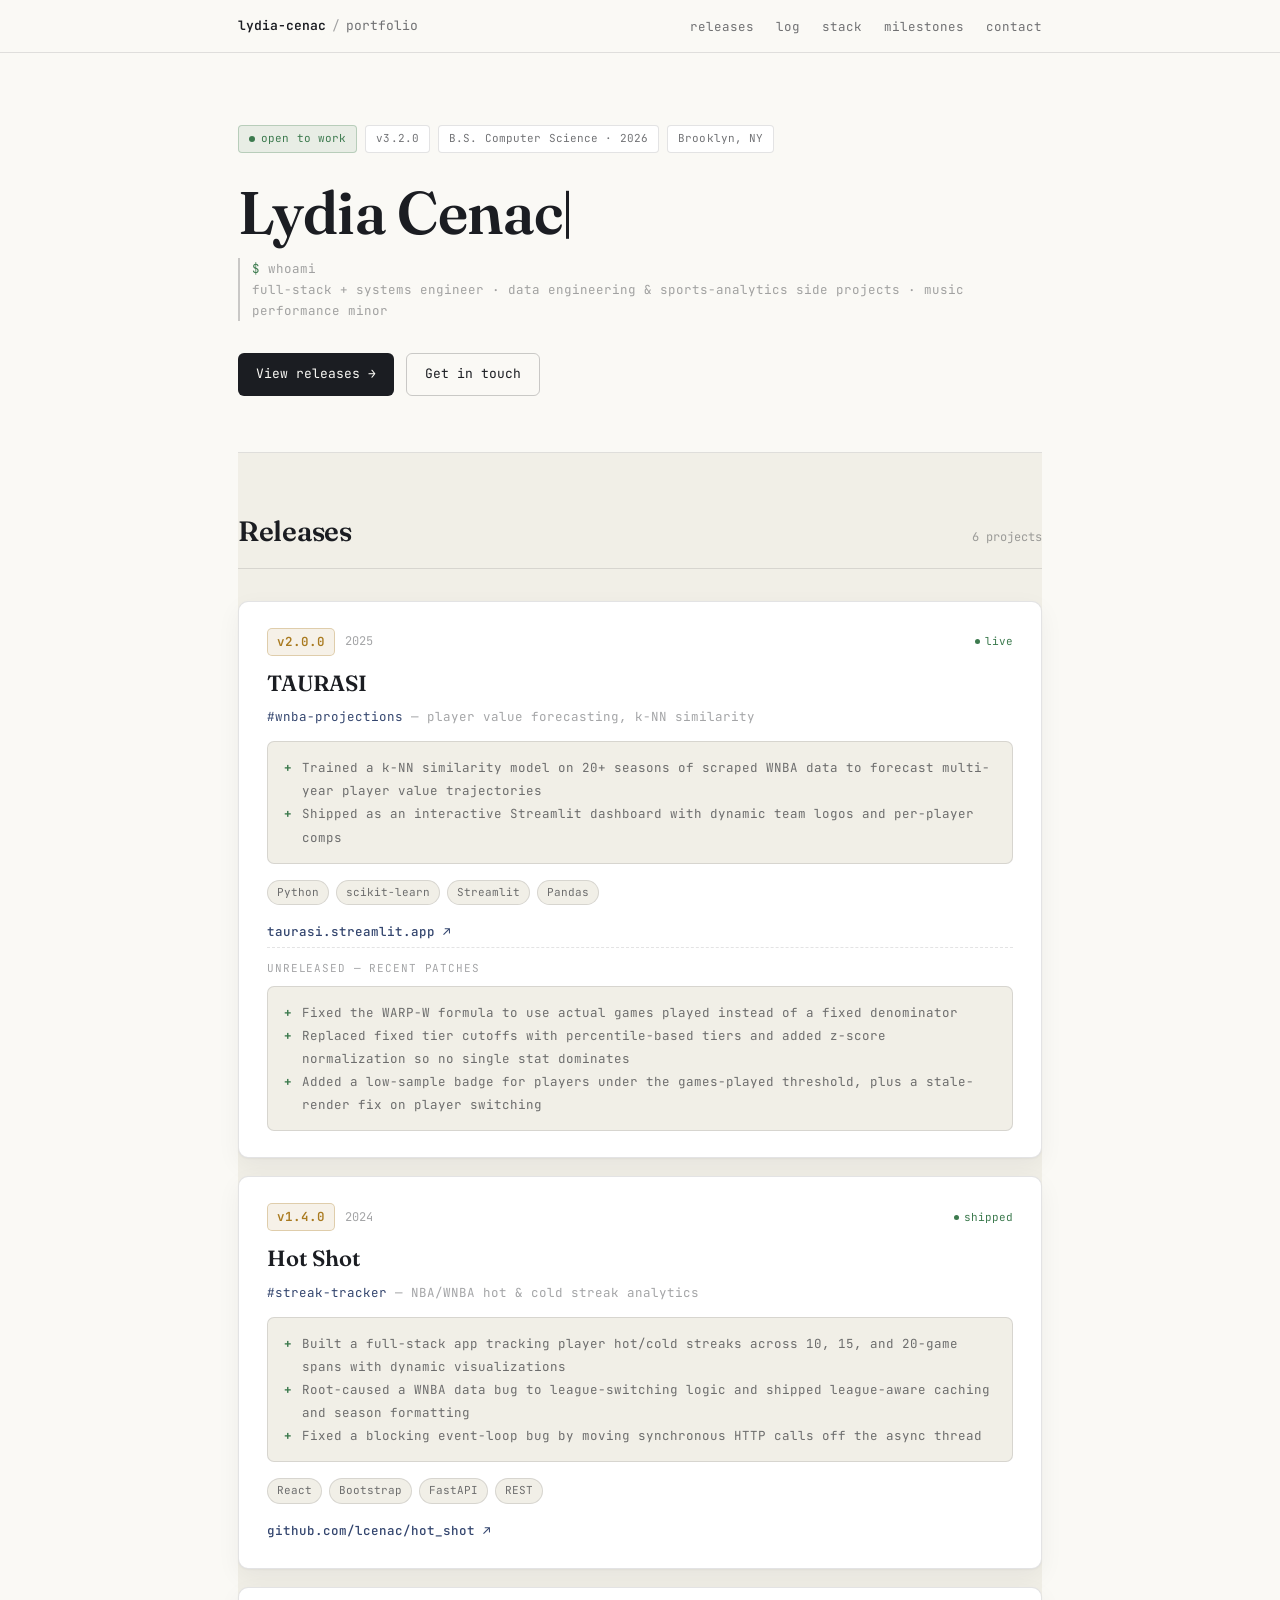
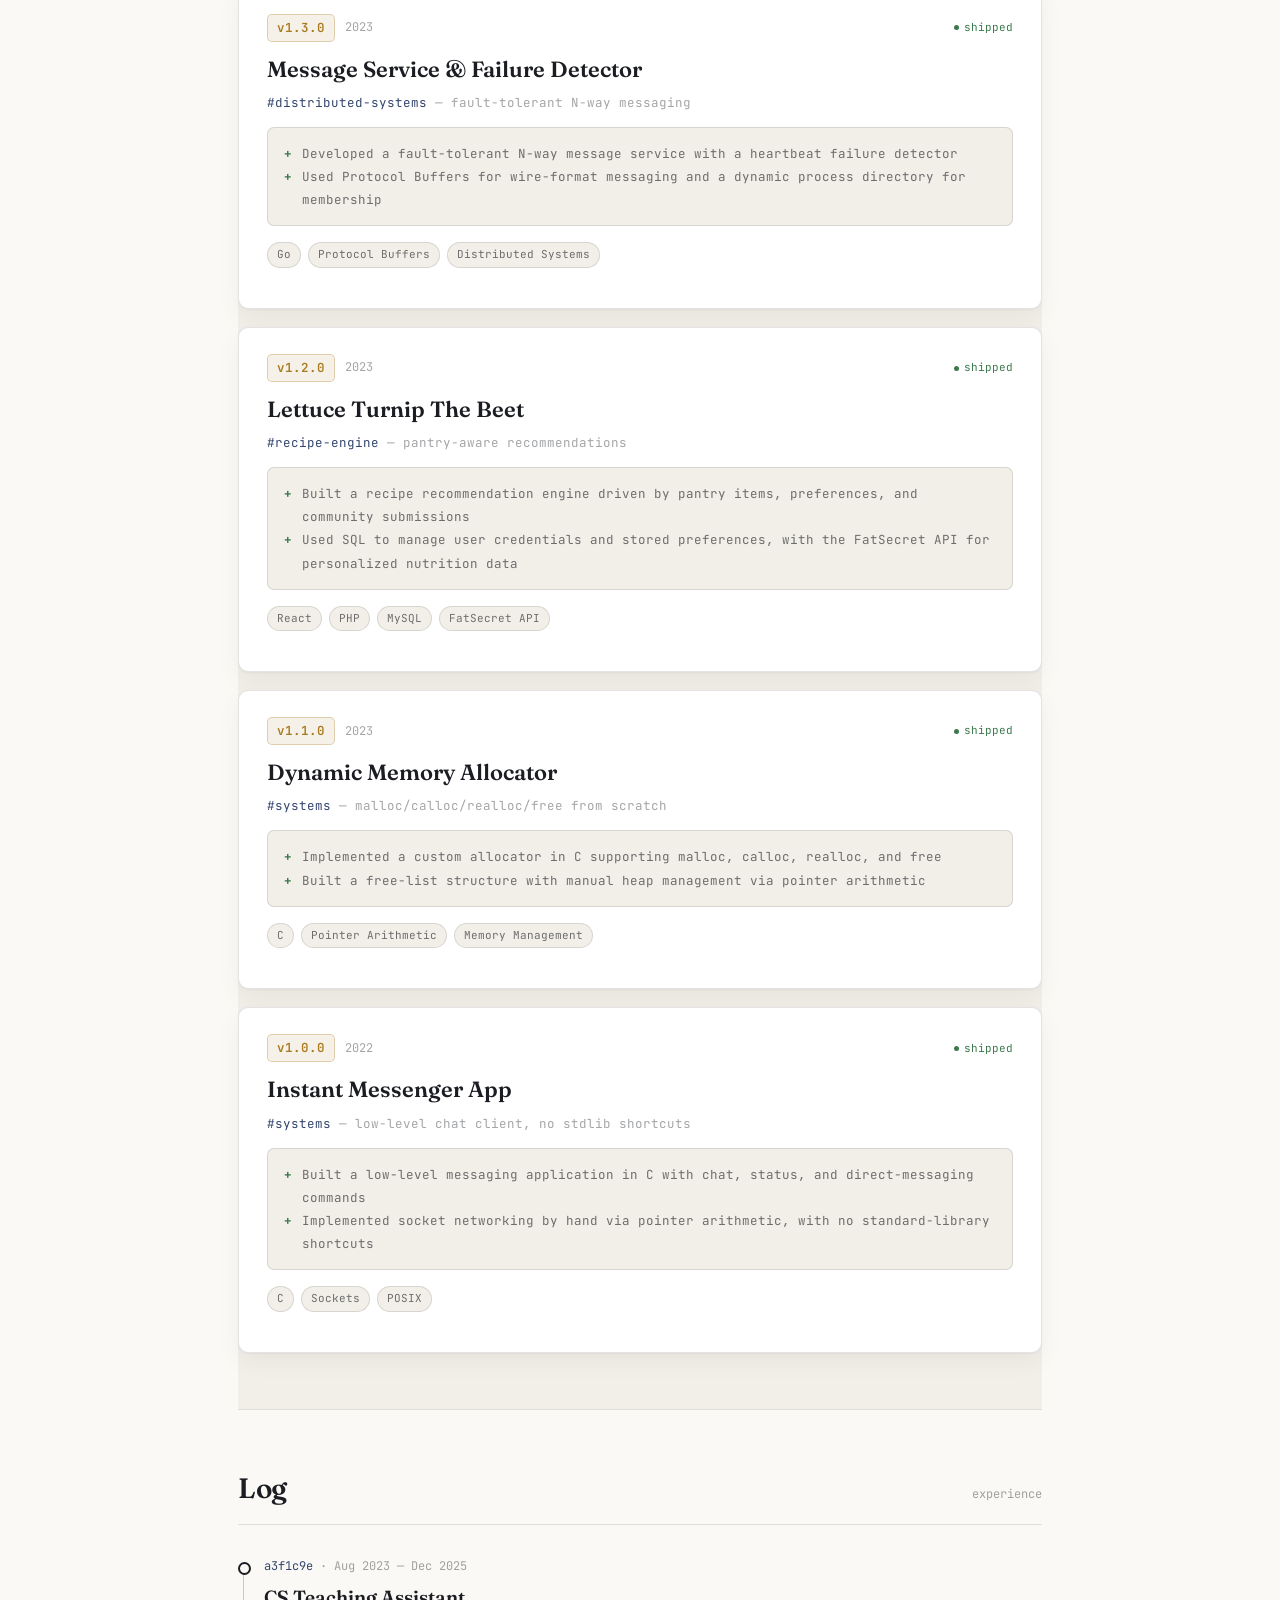
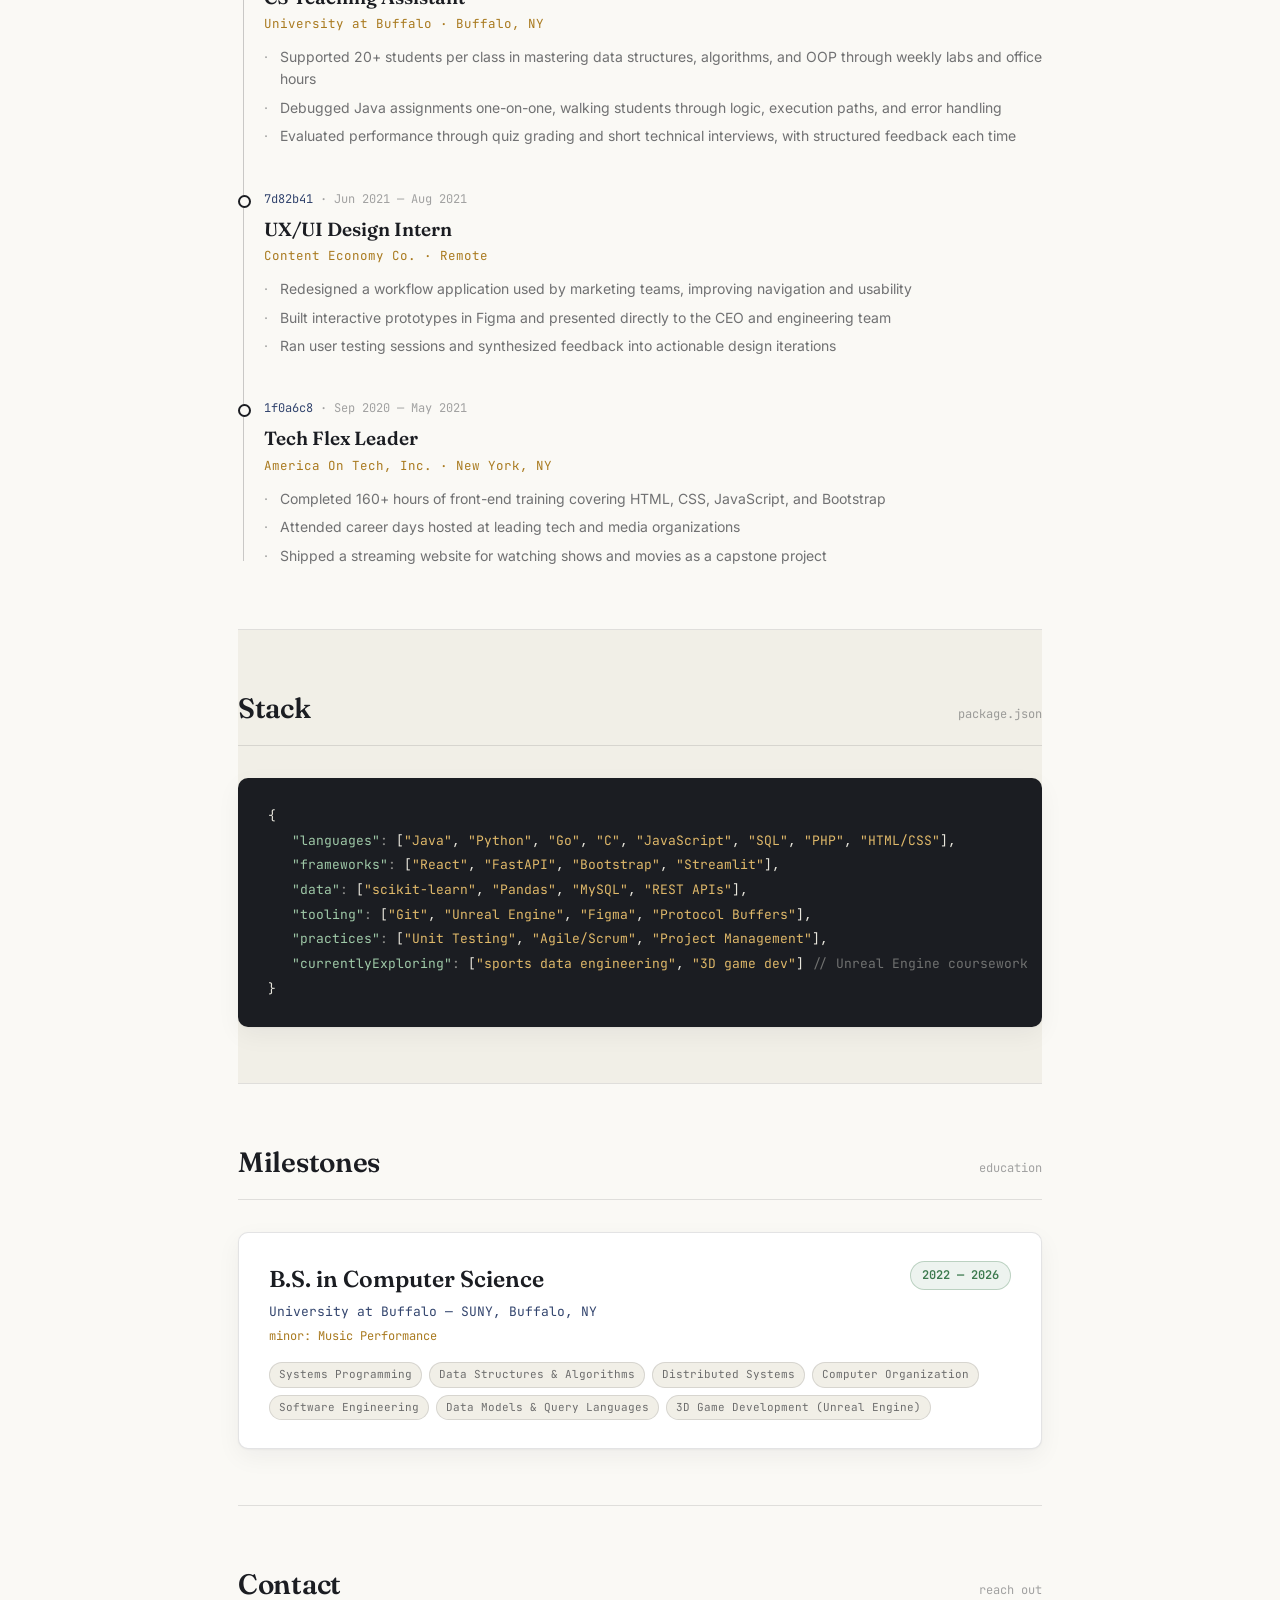
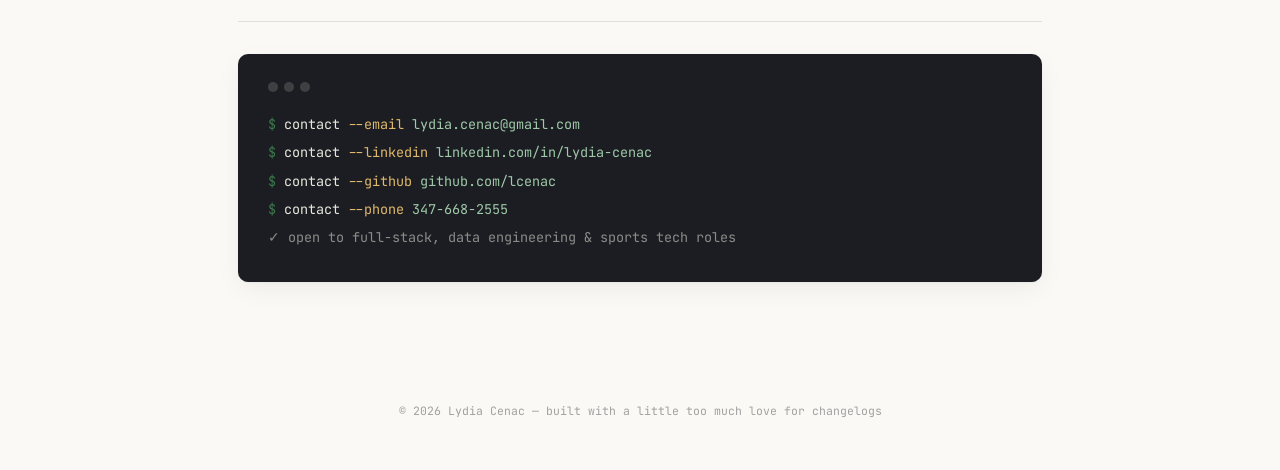
==== commit 20e37682: "Revise hero tagline for better readability Updated hero tagline to remove redundancy and improve cla" ====
--- a/index.html
+++ b/index.html
@@ -506,7 +506,7 @@
       <span class="badge">Brooklyn, NY</span>
     </div>
     <h1 class="hero-title">Lydia Cenac<span class="cursor-blink"></span></h1>
-    <p class="hero-tagline">Software engineer who's just as comfortable a few layers down — <em>manual memory management, distributed systems</em> — as she is shipping the interface on top of it.</p>
+  
     <div class="hero-note">
       <span class="c">$</span> whoami<br>
       full-stack + systems engineer · data engineering &amp; sports-analytics side projects · music performance minor
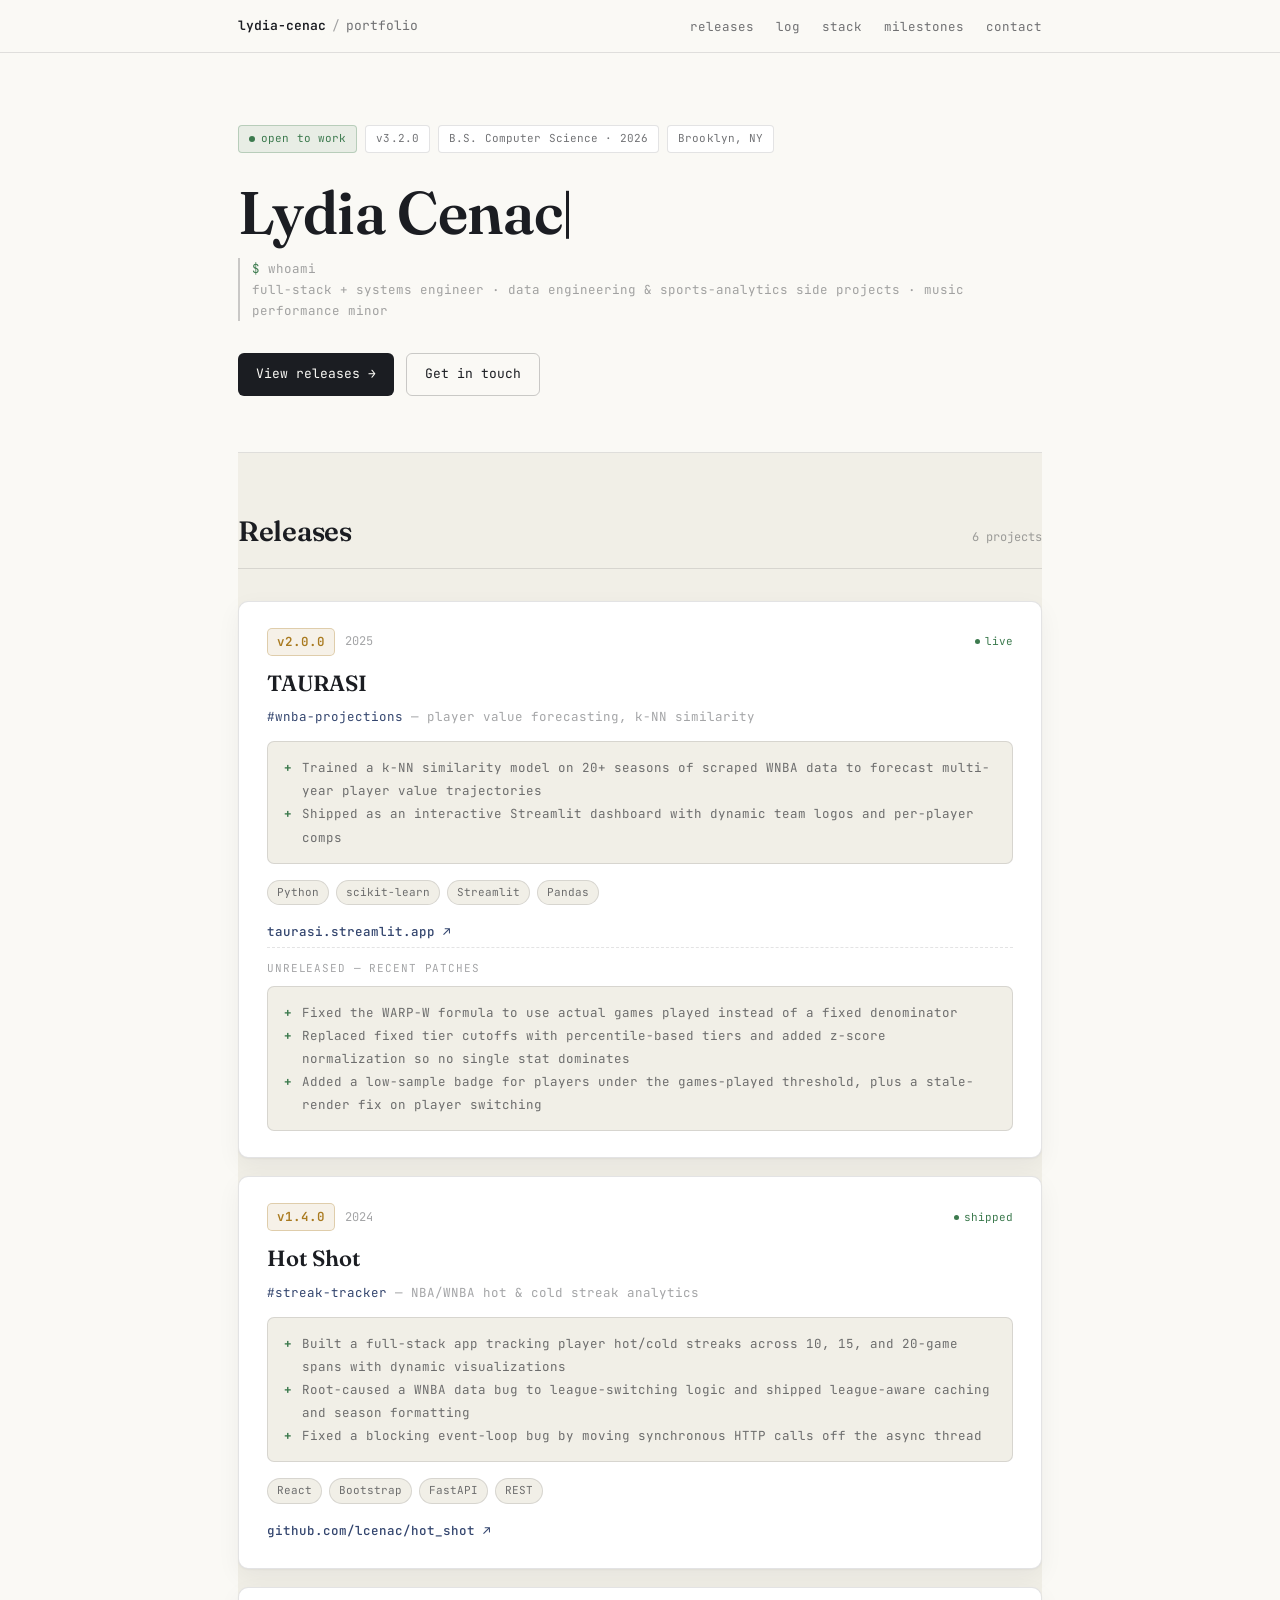
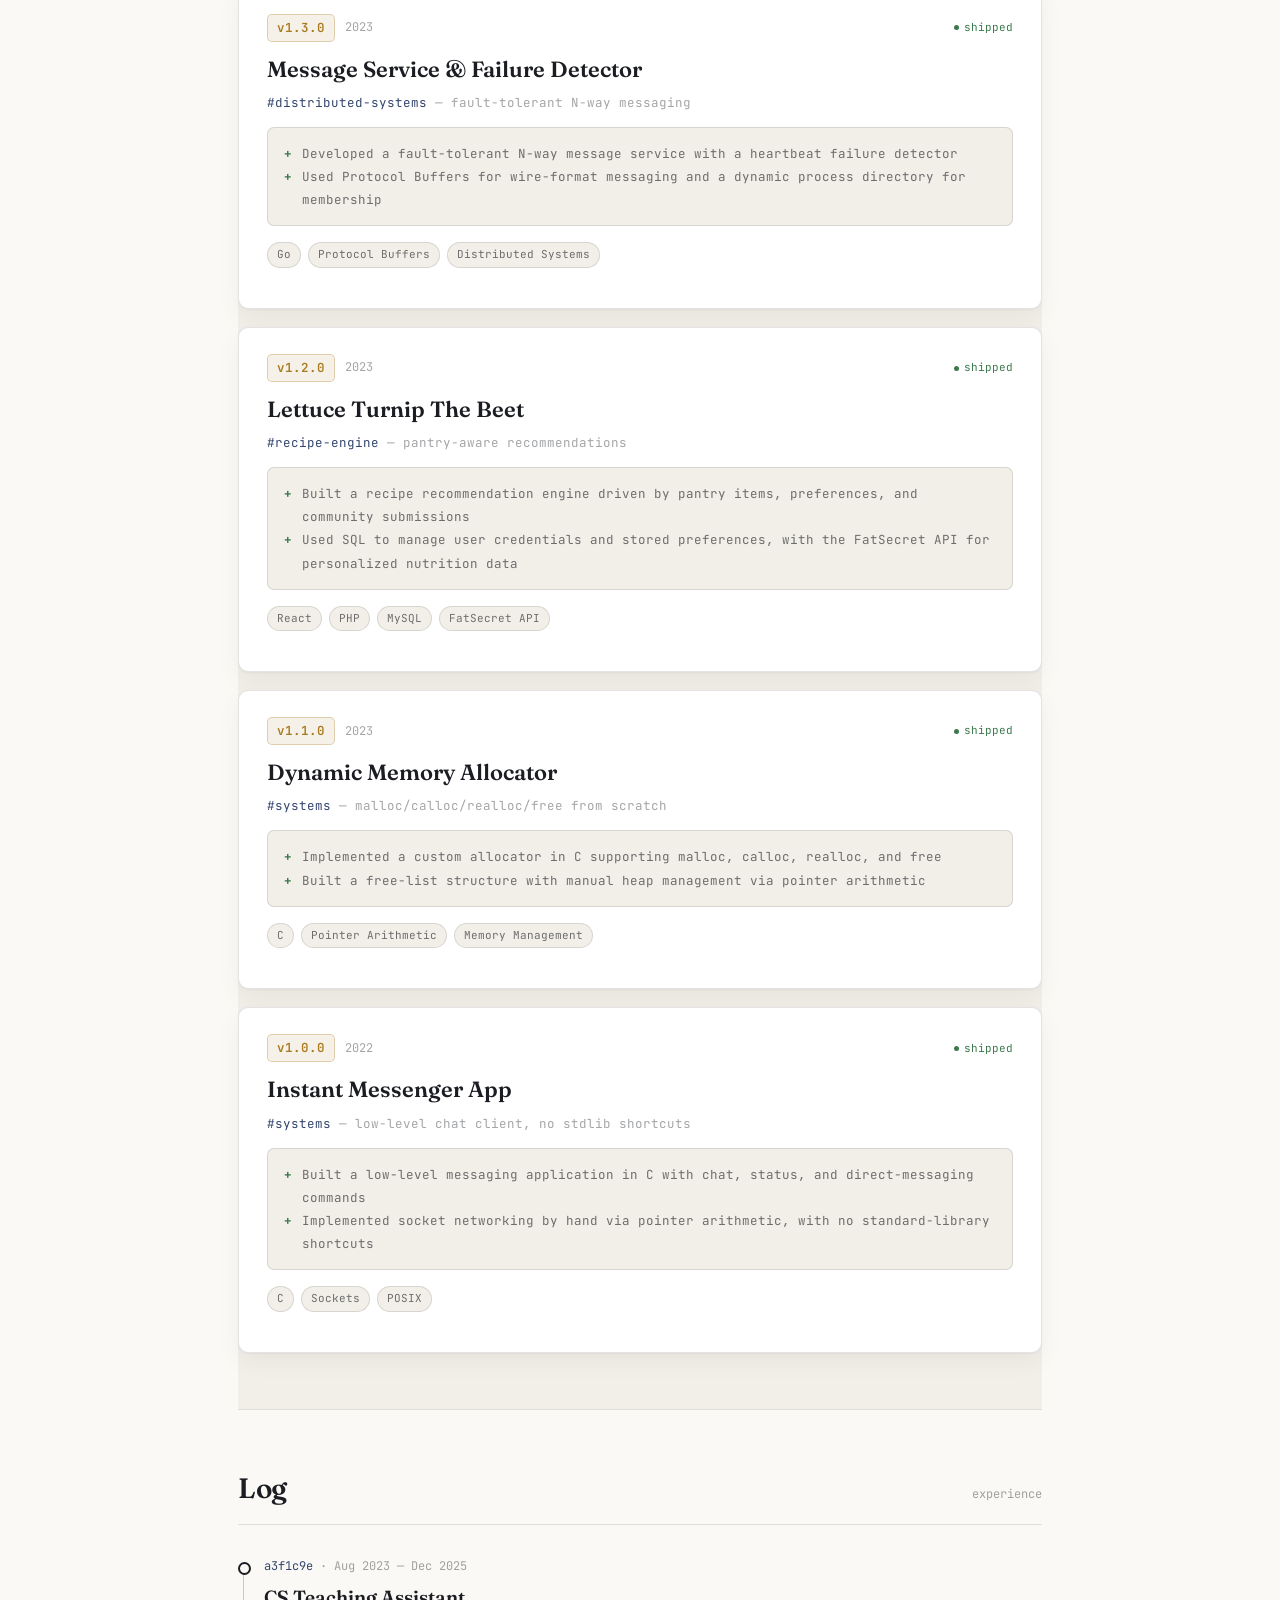
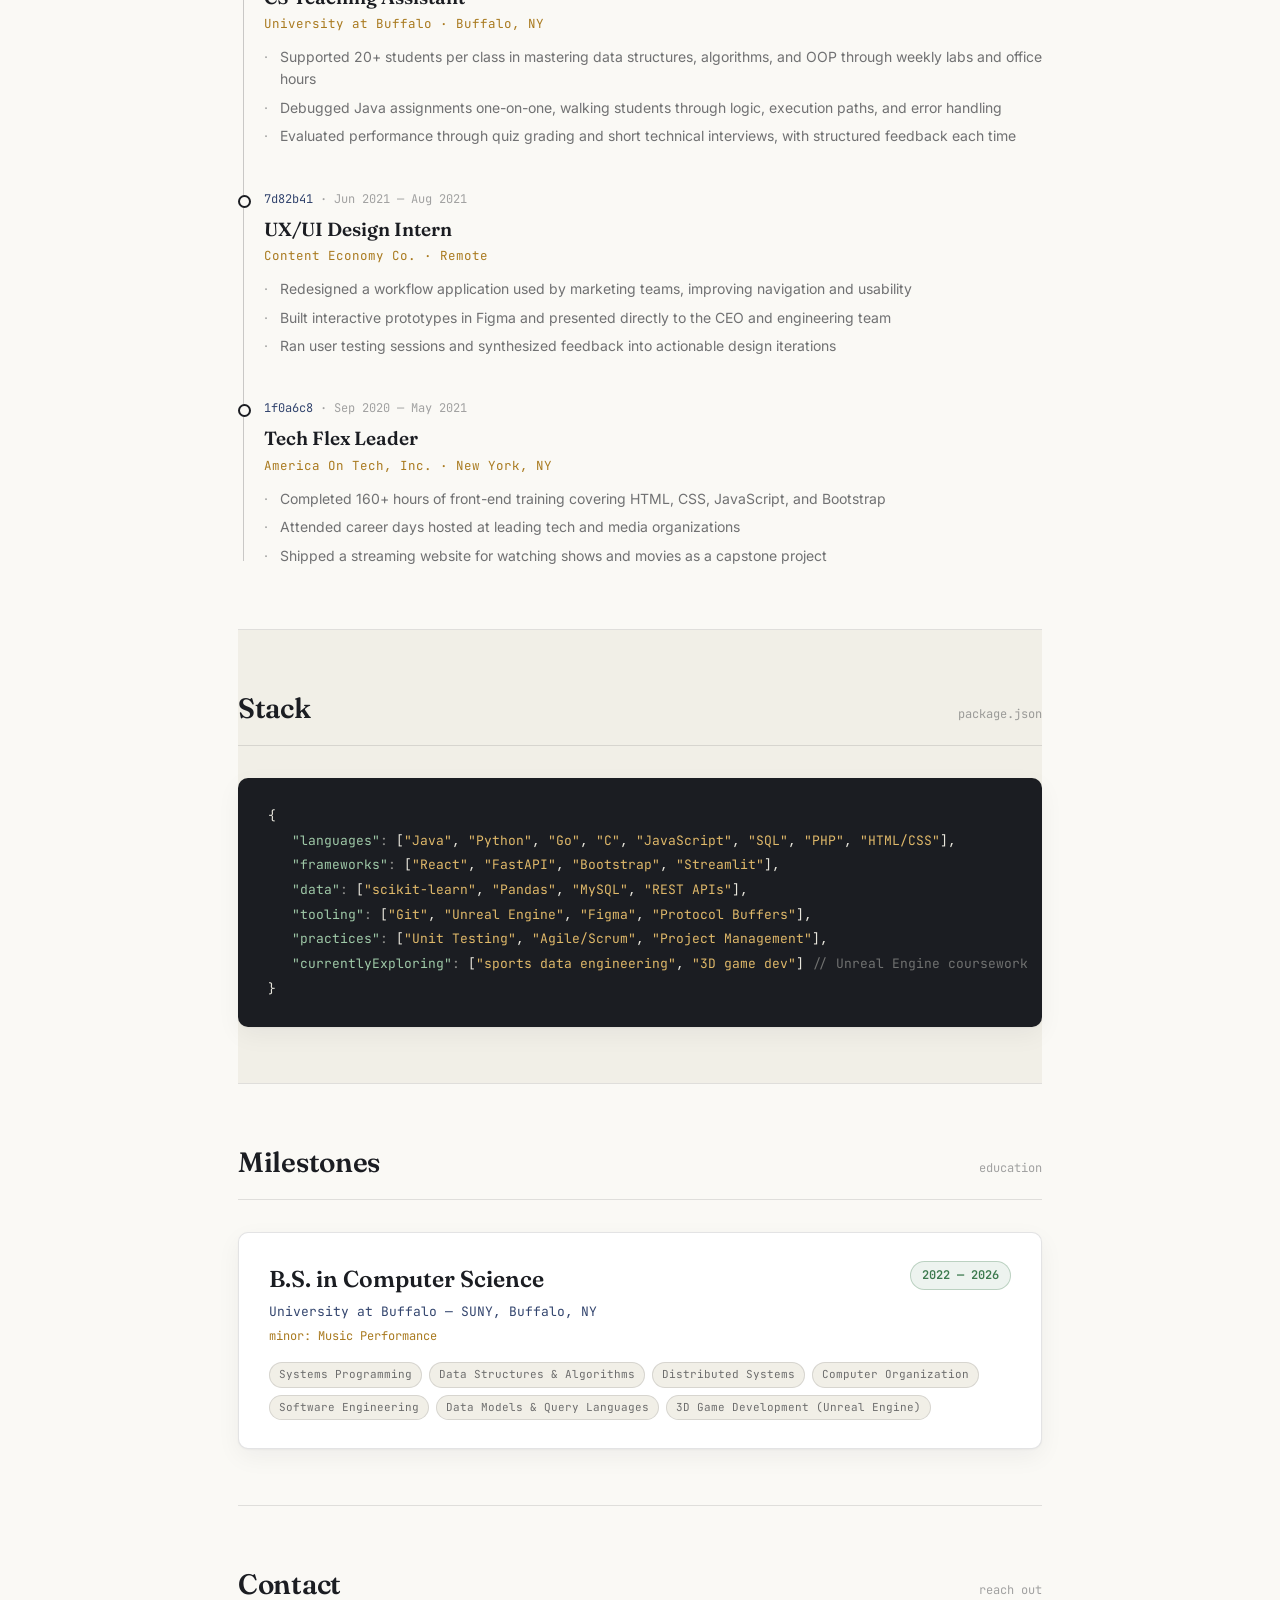
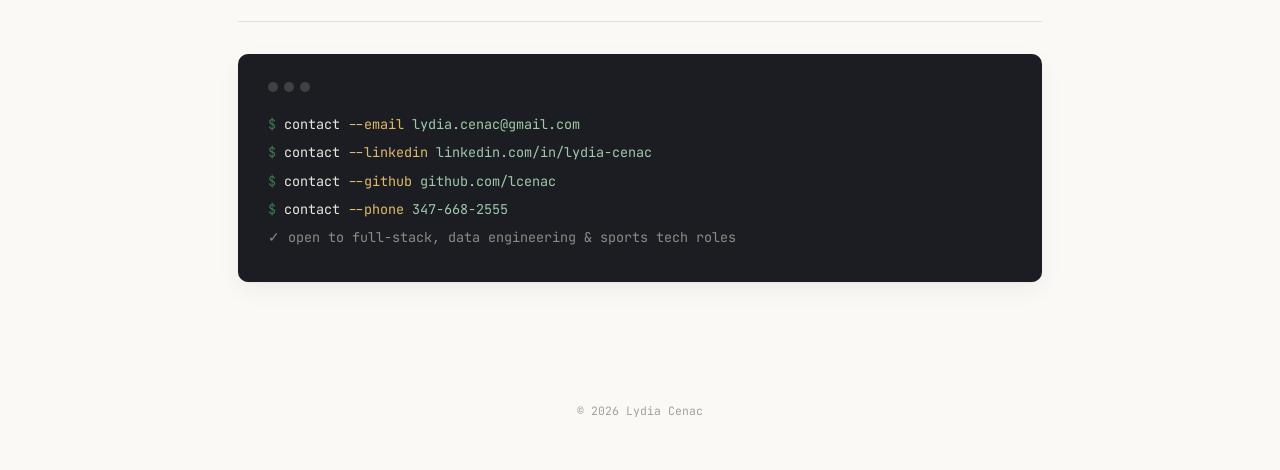
==== commit 8ac7677c: "Simplify footer text in index.html Removed the extra text from the footer." ====
--- a/index.html
+++ b/index.html
@@ -783,7 +783,7 @@
         <div class="terminal-dot"></div><div class="terminal-dot"></div><div class="terminal-dot"></div>
       </div>
       <div class="terminal-line"><span class="prompt">$</span>contact <span class="flag">--email</span> <a href="mailto:lydia.cenac@gmail.com">lydia.cenac@gmail.com</a></div>
-      <div class="terminal-line"><span class="prompt">$</span>contact <span class="flag">--linkedin</span> <a href="https://linkedin.com/in/lydia-cenac" target="_blank">linkedin.com/in/lydia-cenac</a></div>
+      <div class="terminal-line"><span class="prompt">$</span>contact <span class="flag">--linkedin</span> <a href="https://www.linkedin.com/in/lydia-cenac-02b60b1b2/" target="_blank">linkedin.com/in/lydia-cenac</a></div>
       <div class="terminal-line"><span class="prompt">$</span>contact <span class="flag">--github</span> <a href="https://github.com/lcenac" target="_blank">github.com/lcenac</a></div>
       <div class="terminal-line"><span class="prompt">$</span>contact <span class="flag">--phone</span> <a href="tel:3476682555">347-668-2555</a></div>
       <div class="terminal-line terminal-out">✓ open to full-stack, data engineering &amp; sports tech roles</div>
@@ -793,7 +793,7 @@
 </div>
 
 <footer>
-  <p>© 2026 Lydia Cenac — built with a little too much love for changelogs</p>
+  <p>© 2026 Lydia Cenac</p>
 </footer>
 
 <script>
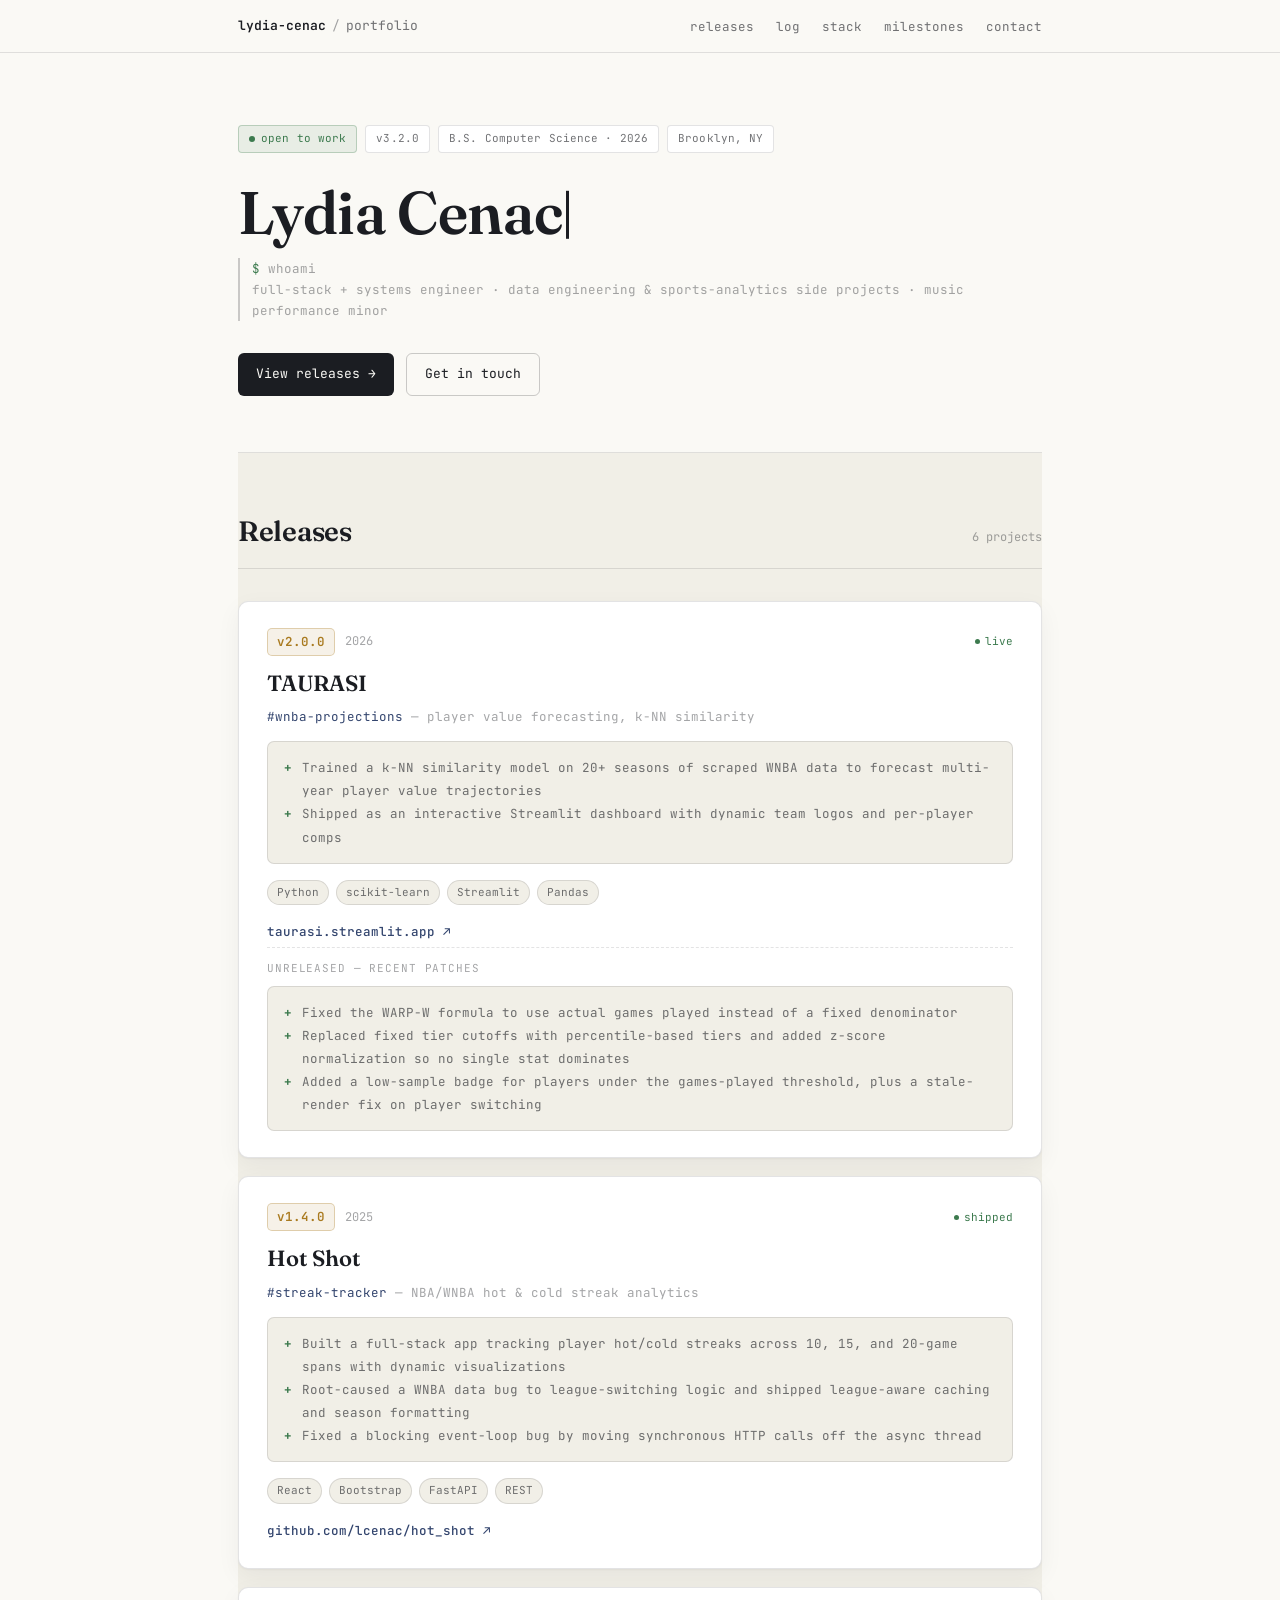
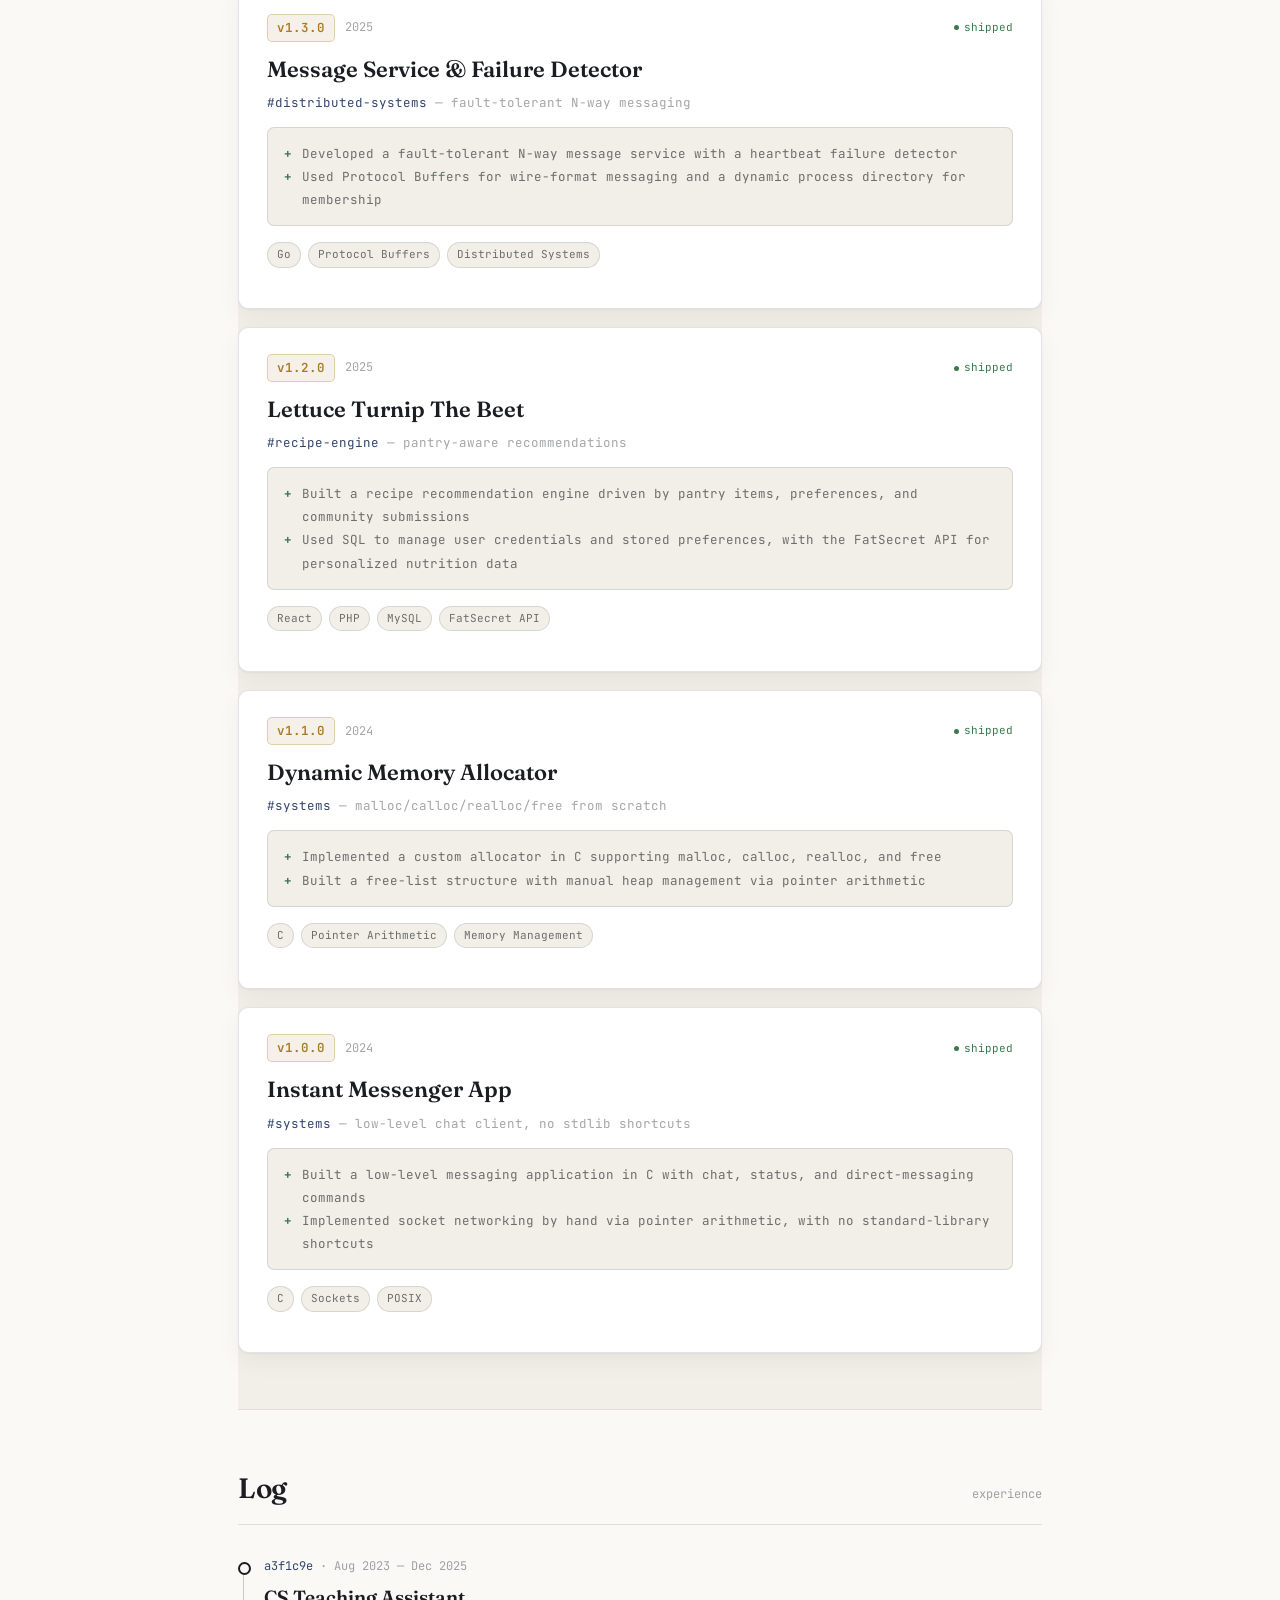
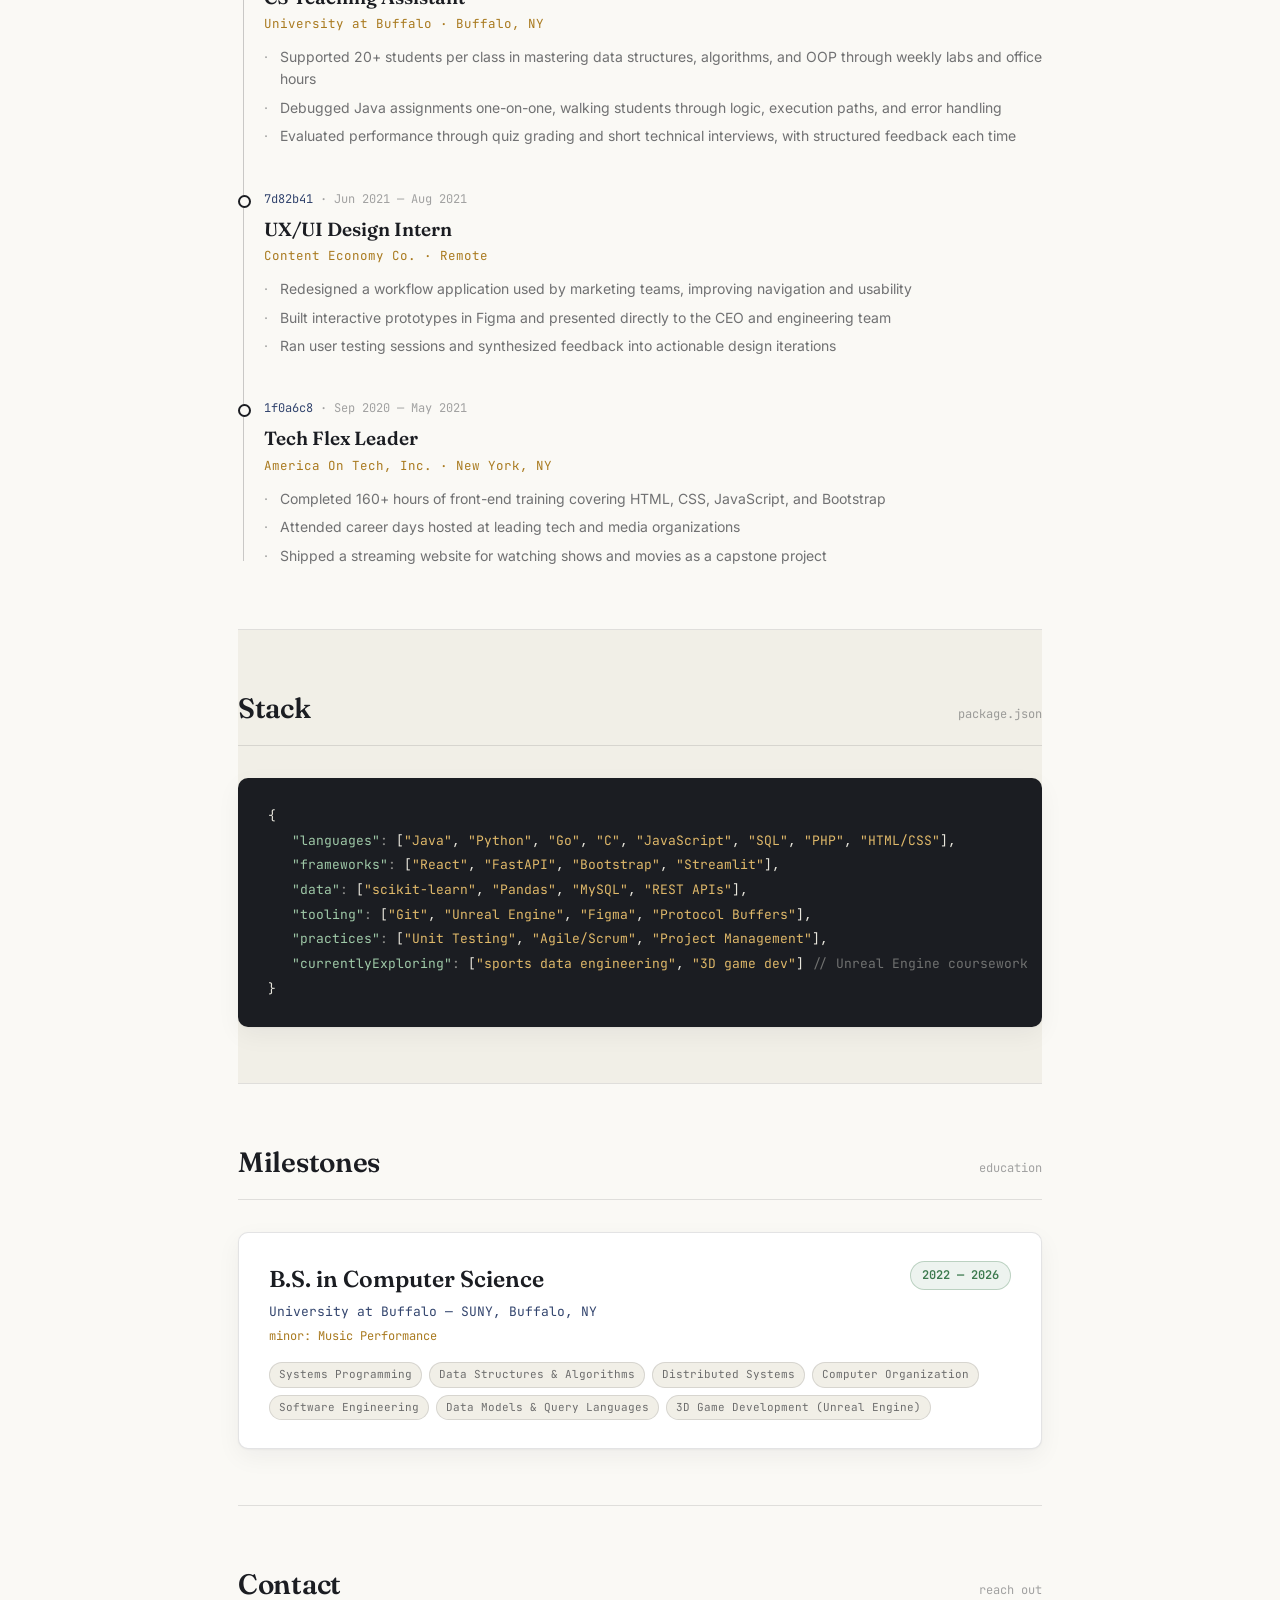
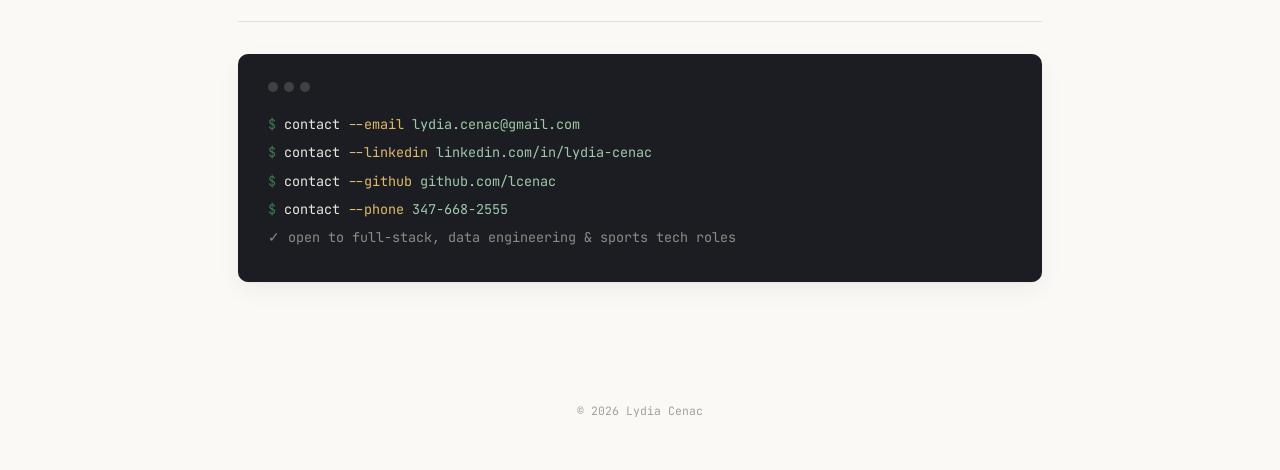
==== commit 65bceff8: "Update release dates in index.html" ====
--- a/index.html
+++ b/index.html
@@ -531,7 +531,7 @@
       <div class="release-top">
         <div class="release-tag-group">
           <span class="version-tag">v2.0.0</span>
-          <span class="release-date mono">2025</span>
+          <span class="release-date mono">2026</span>
         </div>
         <span class="release-status"><span class="dot"></span>live</span>
       </div>
@@ -564,7 +564,7 @@
       <div class="release-top">
         <div class="release-tag-group">
           <span class="version-tag">v1.4.0</span>
-          <span class="release-date mono">2024</span>
+          <span class="release-date mono">2025</span>
         </div>
         <span class="release-status"><span class="dot"></span>shipped</span>
       </div>
@@ -589,7 +589,7 @@
       <div class="release-top">
         <div class="release-tag-group">
           <span class="version-tag">v1.3.0</span>
-          <span class="release-date mono">2023</span>
+          <span class="release-date mono">2025</span>
         </div>
         <span class="release-status"><span class="dot"></span>shipped</span>
       </div>
@@ -611,7 +611,7 @@
       <div class="release-top">
         <div class="release-tag-group">
           <span class="version-tag">v1.2.0</span>
-          <span class="release-date mono">2023</span>
+          <span class="release-date mono">2025</span>
         </div>
         <span class="release-status"><span class="dot"></span>shipped</span>
       </div>
@@ -634,7 +634,7 @@
       <div class="release-top">
         <div class="release-tag-group">
           <span class="version-tag">v1.1.0</span>
-          <span class="release-date mono">2023</span>
+          <span class="release-date mono">2024</span>
         </div>
         <span class="release-status"><span class="dot"></span>shipped</span>
       </div>
@@ -656,7 +656,7 @@
       <div class="release-top">
         <div class="release-tag-group">
           <span class="version-tag">v1.0.0</span>
-          <span class="release-date mono">2022</span>
+          <span class="release-date mono">2024</span>
         </div>
         <span class="release-status"><span class="dot"></span>shipped</span>
       </div>
